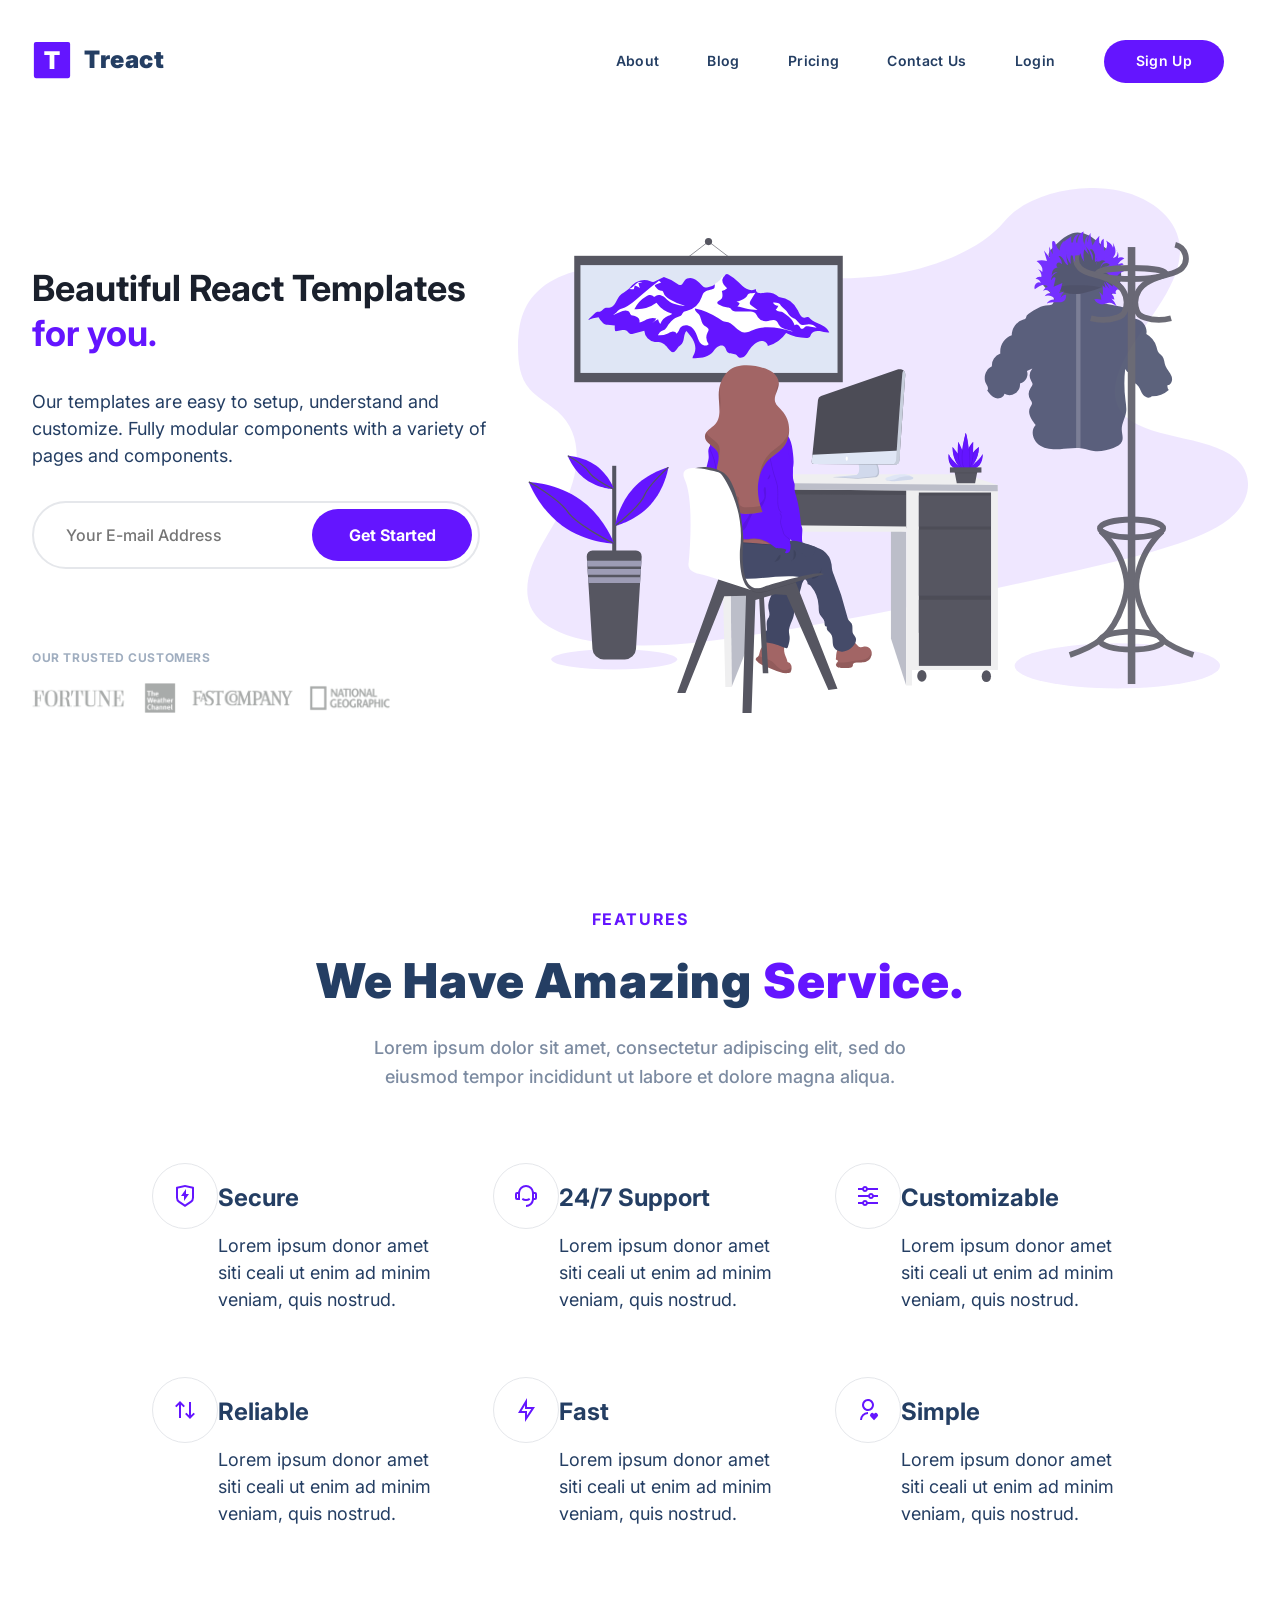
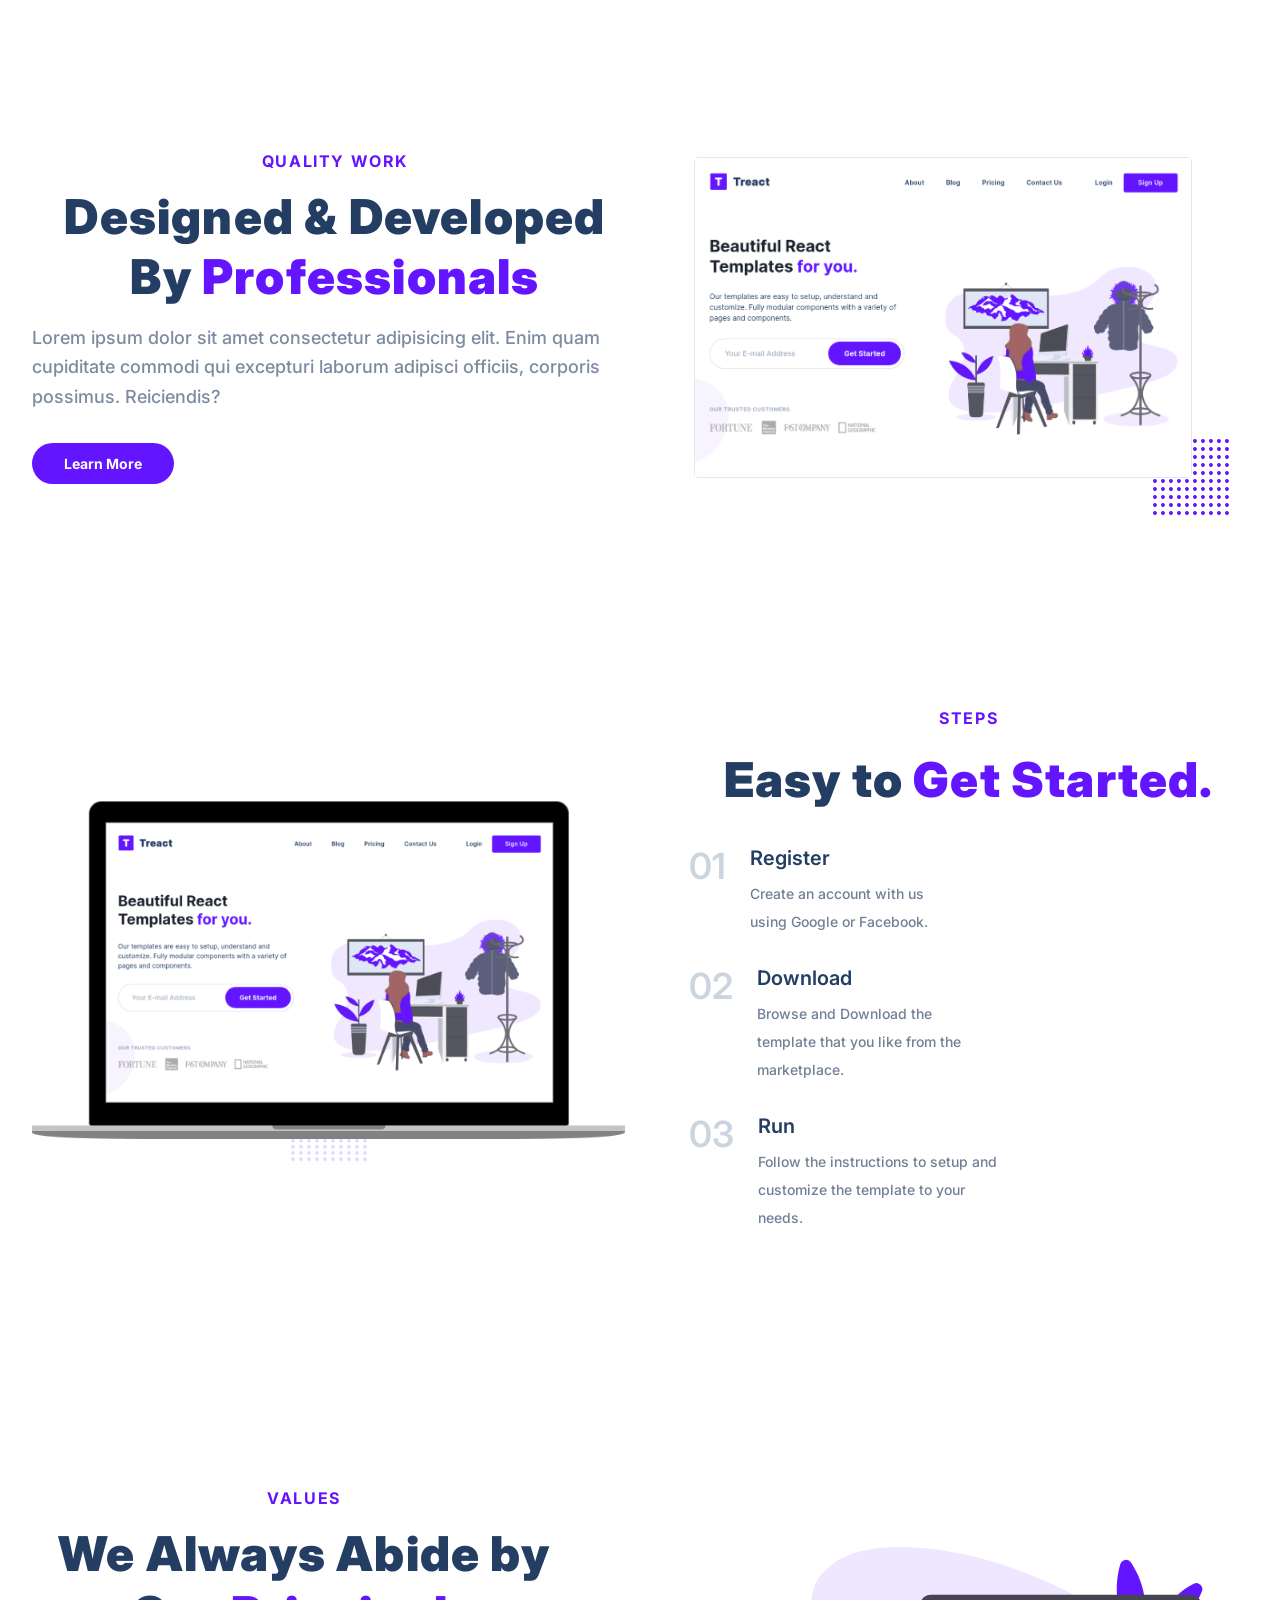
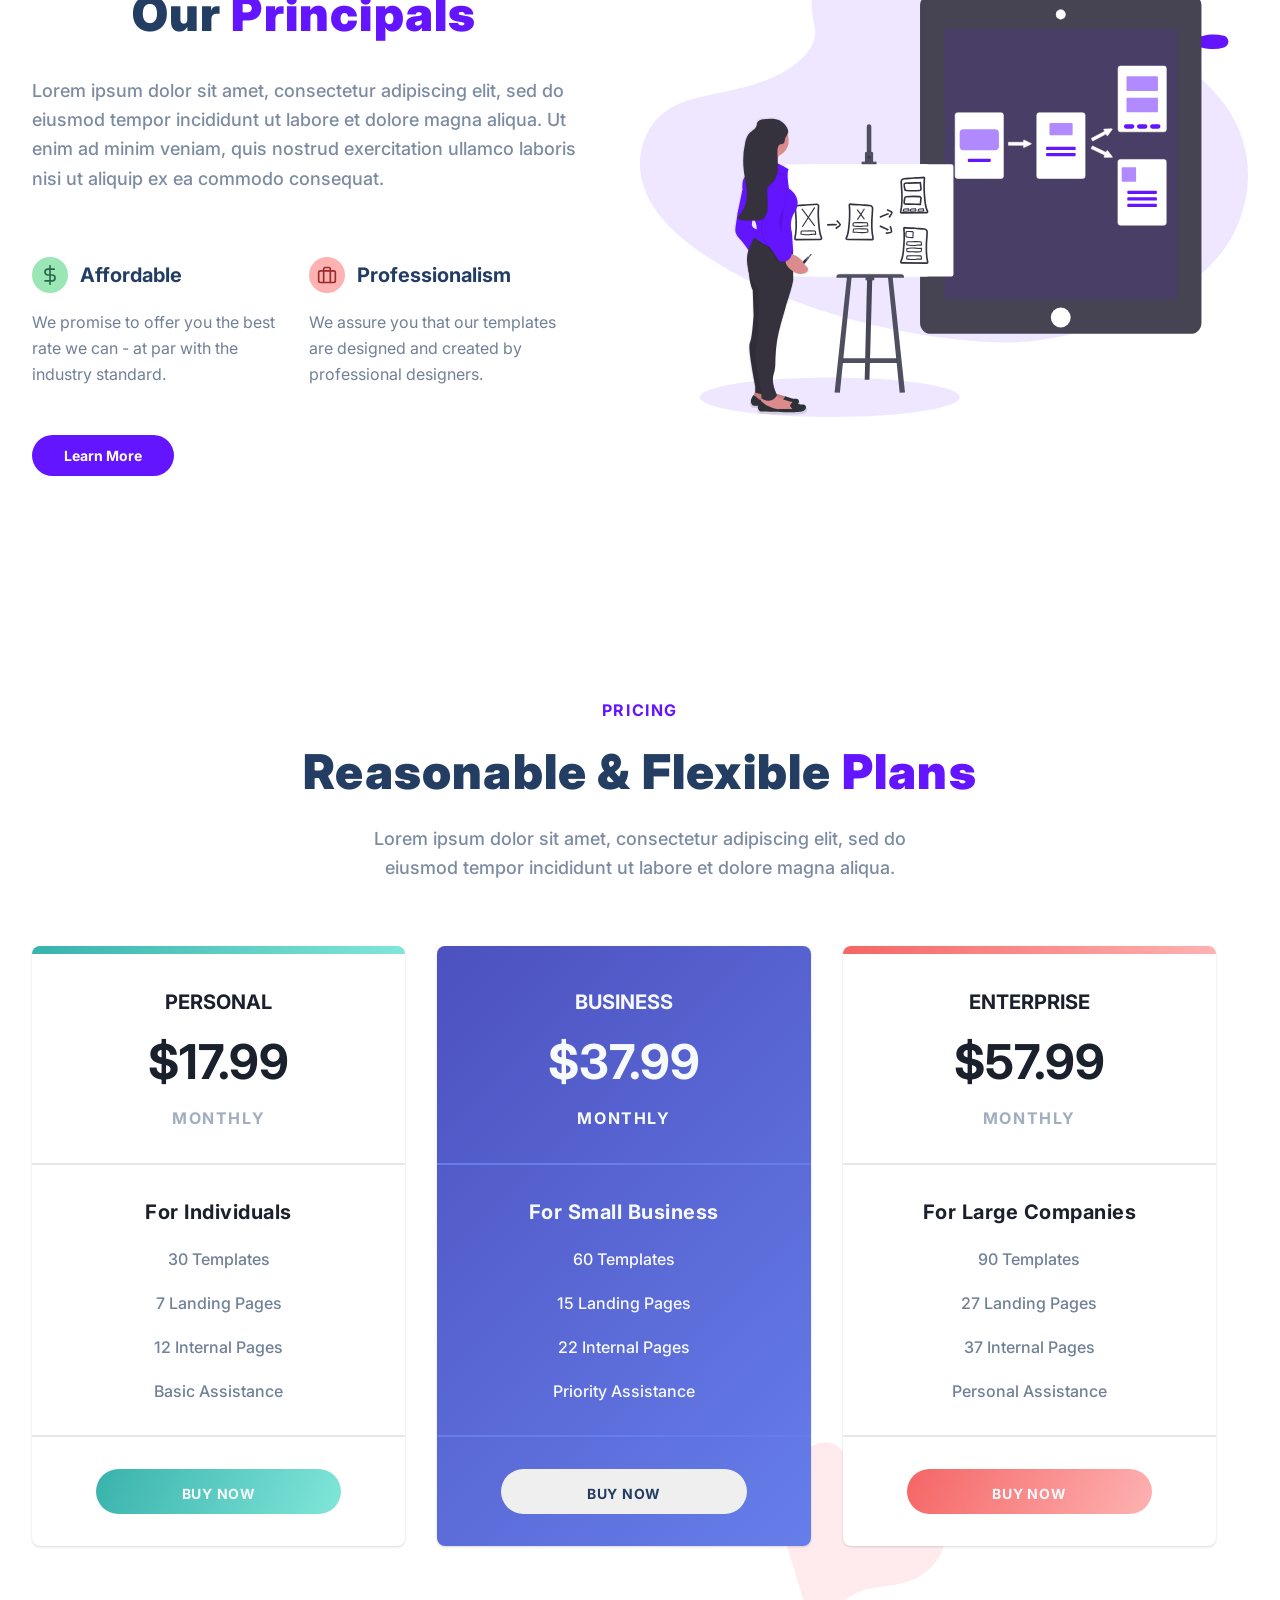
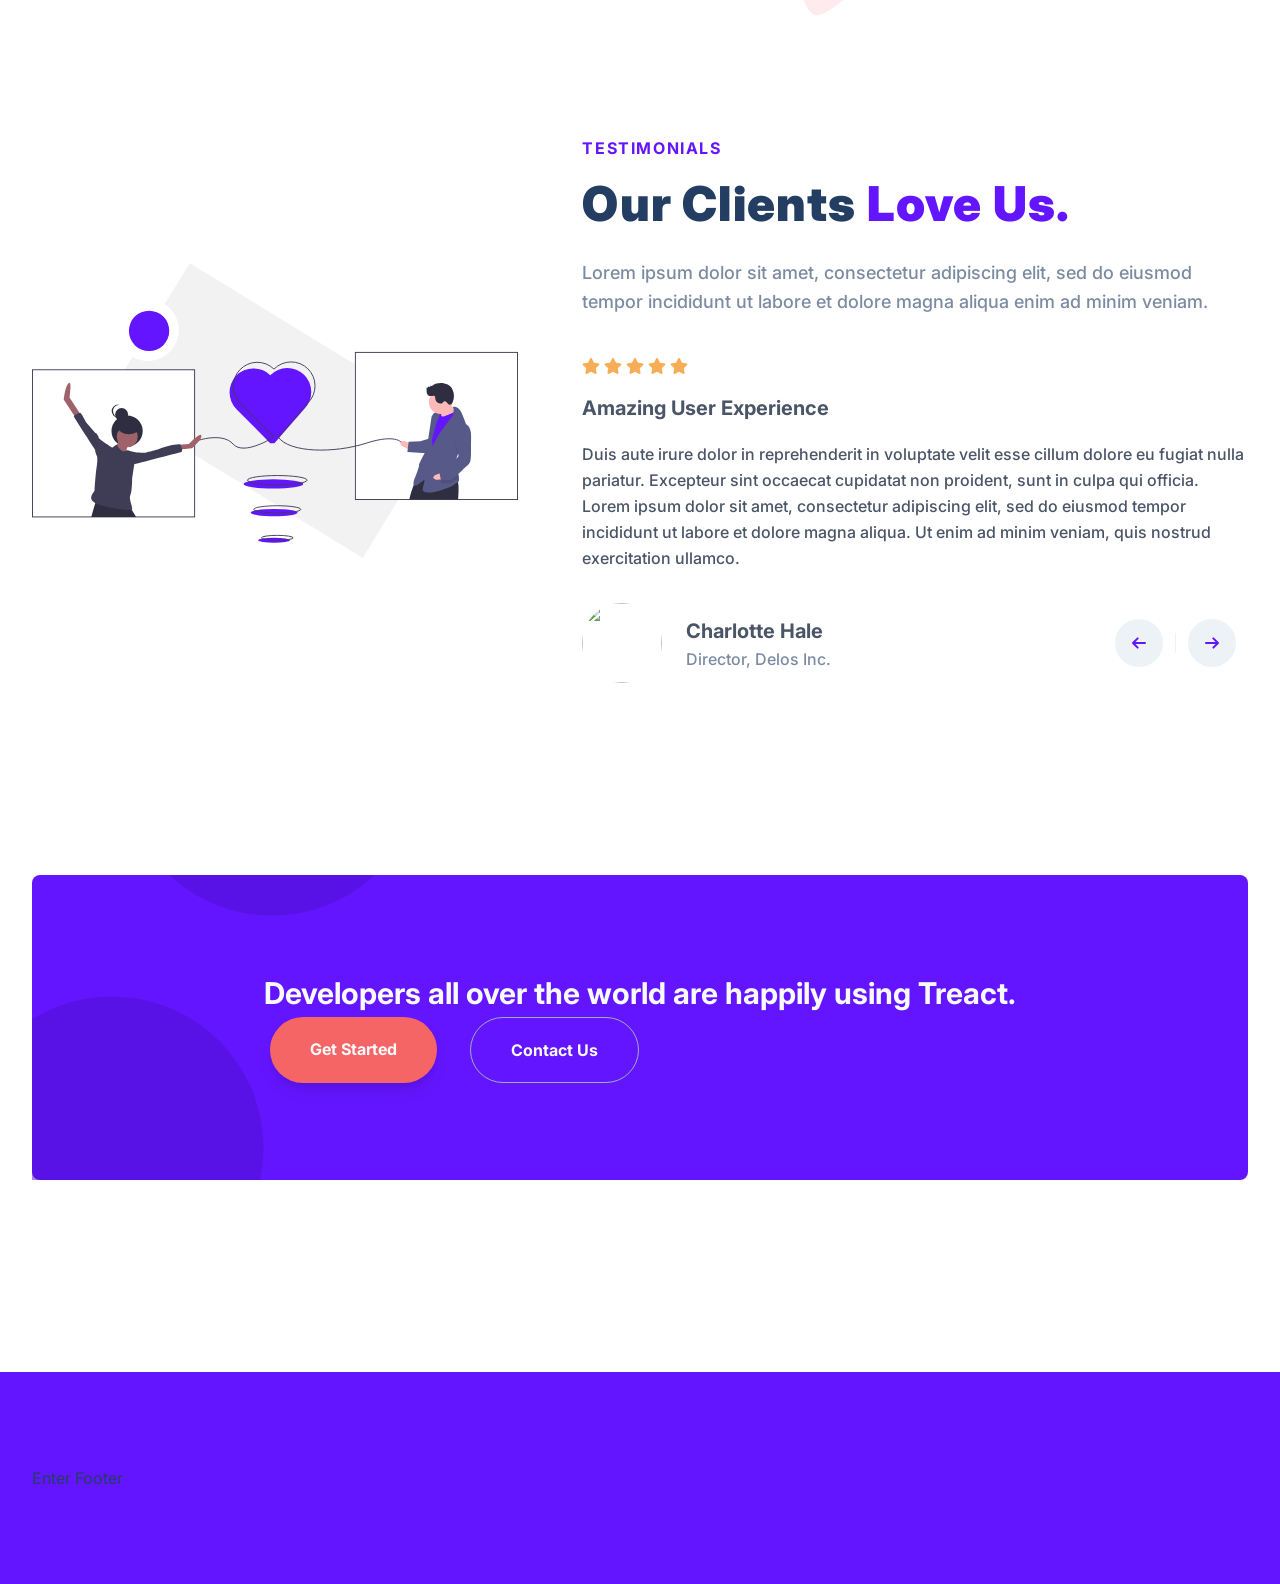
==== index 2.html @ f1ee79c9 "Issues with start section" ====
<!DOCTYPE html>
<html lang="en">

<head>
    <meta charset="UTF-8">
    <meta http-equiv="X-UA-Compatible" content="IE=edge">
    <meta name="viewport" content="width=device-width, initial-scale=1.0">
    <title>Document</title>
    <link rel="stylesheet" href="style.css">
    <link rel="stylesheet" href="https://pro.fontawesome.com/releases/v5.10.0/css/all.css"
        integrity="sha384-AYmEC3Yw5cVb3ZcuHtOA93w35dYTsvhLPVnYs9eStHfGJvOvKxVfELGroGkvsg+p" crossorigin="anonymous" />
    <script src="script.js"></script>
</head>

<body>
    <section id="landing">
        <nav>
            <div class="row nav__row">
                <div class="nav__logo">
                    <img class="nav__logo--img" src="./assets/logo.2c489fc453a1783cbadacf914efa3df6.svg" alt="Logo">
                    <div class="nav__logo--title">Treact</div>
                </div>
                <div class="nav__links">
                    <a class="nav__link">About</a>
                    <a class="nav__link">Blog</a>
                    <a class="nav__link">Pricing</a>
                    <a class="nav__link">Contact Us</a>
                    <a class="nav__link">Login</a>
                    <a class="nav__link nav__link--primary">Sign Up</a>
                <button class="btn__menu" onclick="openMenu()">
                    <svg xmlns="http://www.w3.org/2000/svg" width="24" height="24" viewBox="0 0 24 24" fill="none"
                        stroke="currentColor" stroke-width="2" stroke-linecap="round" stroke-linejoin="round"
                        class="btn__menu--svg">
                        <line x1="3" y1="12" x2="21" y2="12"></line>
                        <line x1="3" y1="6" x2="21" y2="6"></line>
                        <line x1="3" y1="18" x2="21" y2="18"></line>
                    </svg>
                </button>
            </div>
        </nav>
        <div class="modal">
            <button class="btn__menu btn__menu--close" onclick="closeMenu()">
                <svg xmlns="http://www.w3.org/2000/svg" width="24" height="24" viewBox="0 0 24 24" fill="none"
                    stroke="currentColor" stroke-width="2" stroke-linecap="round" stroke-linejoin="round"
                    class="light___StyledCloseIcon-lj69nl-14 fASujC">
                    <line x1="18" y1="6" x2="6" y2="18"></line>
                    <line x1="6" y1="6" x2="18" y2="18"></line>
                </svg>
            </button>
            <div class="modal__links">
                <a class="modal__link">About</a>
                <a class="modal__link">Blog</a>
                <a class="modal__link">Pricing</a>
                <a class="modal__link">Contact Us</a>
                <a class="modal__link">Login</a>
                <a class="modal__link modal__link--primary">Sign Up</a>
            </div>
        </div>
        <header>
            <div class="container">
                <div class="row">
                    <div class="header__description">
                        <h1>Beautiful React Templates <span class="purple"> for you.</span>
                        </h1>
                        <p class="header__description--para">Our templates are easy to setup, understand and customize. Fully modular components with a variety of pages and components.</p>
                        <div class="header__email">
                            <input type="text" class="header__email--input" placeholder="Your E-mail Address">
                            <button class="header__email--btn">Get Started</button>
                        </div>
                        <p class="header__customers--title">OUR TRUSTED CUSTOMERS</p>
                        <img src="./assets/customers-logo-strip.680ac7c2e8ae28161d2c.png" class="header__customers">
                    </div>
                     <figure class="header__img--wrapper">
                        <img src="./assets/design-illustration-2.6da6a00b20c07c4a9b65d1870679e1b8.svg">
                     </figure>
            </div>
        </header>
    </section>

<!-- MAIN -->

    <main>
        <section id="features">
            <div class="container">
                <div class="row__narrow">
                    <h4 class="section__tag">FEATURES</h4>
                    <h2 class="section__title">We Have Amazing<span class="purple"> Service.</span>
                    </h2>
                    <div class="section__para">Lorem ipsum dolor sit amet, consectetur adipiscing elit, sed do eiusmod tempor incididunt ut labore et dolore magna aliqua.</div>
                    <div class="features">
                        <div class="feature">
                            <div class="feature__row">
                              <figure class="feature__img--wrapper">
                                <img src="./assets/shield-icon.daefe14b320b14fbd9cbd18908ac93ec.svg" class="feature__img">
                              </figure>
                              <div class="feature__text">
                                <h2 class="feature__title">Secure</h2>
                                <p class="feature__para">Lorem ipsum donor amet siti ceali ut enim ad minim veniam, quis nostrud.</p>
                              </div>  
                            </div>
                        </div>
                        <div class="feature">
                            <div class="feature__row">
                              <figure class="feature__img--wrapper">
                                <img src="./assets/support-icon.f9253ffa8cb6ffde5bbaa05eb5136375.svg" class="feature__img">
                              </figure>
                              <div class="feature__text">
                                <h2 class="feature__title">24/7 Support</h2>
                                <p class="feature__para">Lorem ipsum donor amet siti ceali ut enim ad minim veniam, quis nostrud.</p>
                              </div>  
                            </div>
                        </div>
                        <div class="feature">
                            <div class="feature__row">
                              <figure class="feature__img--wrapper">
                                <img src="./assets/customize-icon.367468c90fd796009b97fbfba67b2c6a.svg" class="feature__img">
                              </figure>
                              <div class="feature__text">
                                <h2 class="feature__title">Customizable</h2>
                                <p class="feature__para">Lorem ipsum donor amet siti ceali ut enim ad minim veniam, quis nostrud.</p>
                              </div>  
                            </div>
                        </div>
                        <div class="feature">
                            <div class="feature__row">
                              <figure class="feature__img--wrapper">
                                <img src="./assets/reliable-icon.1367510a8f0a1bec76dc425d25f92f43.svg" class="feature__img">
                              </figure>
                              <div class="feature__text">
                                <h2 class="feature__title">Reliable</h2>
                                <p class="feature__para">Lorem ipsum donor amet siti ceali ut enim ad minim veniam, quis nostrud.</p>
                              </div>  
                            </div>
                        </div>
                        <div class="feature">
                            <div class="feature__row">
                              <figure class="feature__img--wrapper">
                                <img src="./assets/fast-icon.dbb971a73d4805d2fc3bcdacdb55beba.svg" class="feature__img">
                              </figure>
                              <div class="feature__text">
                                <h2 class="feature__title">Fast</h2>
                                <p class="feature__para">Lorem ipsum donor amet siti ceali ut enim ad minim veniam, quis nostrud.</p>
                              </div>  
                            </div>
                        </div>
                        <div class="feature">
                            <div class="feature__row">
                              <figure class="feature__img--wrapper">
                                <img src="./assets/simple-icon.673b7e1750b2a4ef32907fc164828d00.svg" class="feature__img">
                              </figure>
                              <div class="feature__text">
                                <h2 class="feature__title">Simple</h2>
                                <p class="feature__para">Lorem ipsum donor amet siti ceali ut enim ad minim veniam, quis nostrud.</p>
                              </div>  
                            </div>
                        </div>
                    </div>
                </div>
            </div>
        </section>
        <section id="quality">
            <div class="container">
                <div class="row">
                    <div class="quality__description">
                       <div class="section__tag">QUALITY WORK</div>
                       <h2 class="section__title">Designed & Developed By <span class="purple">Professionals</span></h2> 
                       <p class="section__para">Lorem ipsum dolor sit amet consectetur adipisicing elit. Enim quam cupiditate commodi qui excepturi laborum adipisci officiis, corporis possimus. Reiciendis?</p>
                       <button class="btn">Learn More</button>
                    </div>
                    <figure class="quality__img--wrapper">
                        <img src="/assets/hero-screenshot-1.40a097b525c2f8c9808e.png" class="quality__img">
                        <svg viewBox="0 0 1280 1280" class="quality__grid">
                            <path d="M 55 33.5 C 44.5 37 35 47.6 32.8 58.3 c -4.3 20.6 16.3 41.2 36.9 36.9 c 15.5 -3.2 27.5 -19 26 -33.9 c -1.1 -10.5 -9 -21.3 -19 -26.2 c -6.1 -2.9 -15.5 -3.6 -21.7 -1.6 Z M 183 33.5 c -15.1 5 -25.3 21.6 -22.2 36.2 c 2.5 11.9 13.6 23 25.4 25.5 c 19.4 4.1 39.5 -14.2 37.5 -33.9 c -1.1 -10.5 -9 -21.3 -19 -26.2 c -6.1 -2.9 -15.5 -3.6 -21.7 -1.6 Z M 311 33.5 c -10.5 3.5 -20 14.1 -22.2 24.8 c -4.3 20.6 16.3 41.2 36.9 36.9 c 15.5 -3.2 27.5 -19 26 -33.9 c -1.1 -10.5 -9 -21.3 -19 -26.2 c -6.1 -2.9 -15.5 -3.6 -21.7 -1.6 Z M 439 33.5 c -10.5 3.5 -20 14.1 -22.2 24.8 c -4.3 20.6 16.3 41.2 36.9 36.9 c 15.5 -3.2 27.5 -19 26 -33.9 c -1.1 -10.5 -9 -21.3 -19 -26.2 c -6.1 -2.9 -15.5 -3.6 -21.7 -1.6 Z M 567 33.5 c -10.5 3.5 -20 14.1 -22.2 24.8 c -4.3 20.6 16.3 41.2 36.9 36.9 c 15.5 -3.2 27.5 -19 26 -33.9 c -1.1 -10.5 -9 -21.3 -19 -26.2 c -6.1 -2.9 -15.5 -3.6 -21.7 -1.6 Z M 695 33.5 c -10.5 3.5 -20 14.1 -22.2 24.8 c -4.3 20.6 16.3 41.2 36.9 36.9 c 15.5 -3.2 27.5 -19 26 -33.9 c -1.1 -10.5 -9 -21.3 -19 -26.2 c -6.1 -2.9 -15.5 -3.6 -21.7 -1.6 Z M 823 33.5 c -10.5 3.5 -20 14.1 -22.2 24.8 c -4.3 20.6 16.3 41.2 36.9 36.9 c 15.5 -3.2 27.5 -19 26 -33.9 c -1.1 -10.5 -9 -21.3 -19 -26.2 c -6.1 -2.9 -15.5 -3.6 -21.7 -1.6 Z M 951 33.5 c -10.5 3.5 -20 14.1 -22.2 24.8 c -4.3 20.6 16.3 41.2 36.9 36.9 c 15.5 -3.2 27.5 -19 26 -33.9 c -1.1 -10.5 -9 -21.3 -19 -26.2 c -6.1 -2.9 -15.5 -3.6 -21.7 -1.6 Z M 1079 33.5 c -10.5 3.5 -20 14.1 -22.2 24.8 c -2.5 11.7 3.2 24.4 14.2 31.9 c 10.7 7.4 22.9 7.5 33.7 0.3 c 17.7 -11.8 20.1 -33.8 5.3 -48.5 c -8.5 -8.6 -20.7 -11.9 -31 -8.5 Z M 1207 33.5 c -10.5 3.5 -20 14.1 -22.2 24.8 c -2.5 11.7 3.2 24.4 14.2 31.9 c 10.7 7.4 22.9 7.5 33.7 0.3 c 17.7 -11.8 20.1 -33.8 5.3 -48.5 c -8.5 -8.6 -20.7 -11.9 -31 -8.5 Z M 55 161.5 c -10.5 3.5 -20 14.1 -22.2 24.8 c -4.3 20.6 16.3 41.2 36.9 36.9 c 15.5 -3.2 27.5 -19 26 -33.9 c -1.1 -10.5 -9 -21.3 -19 -26.2 c -6.1 -2.9 -15.5 -3.6 -21.7 -1.6 Z M 183 161.5 c -15.1 5 -25.3 21.6 -22.2 36.2 c 2.5 11.9 13.6 23 25.4 25.5 c 19.4 4.1 39.5 -14.2 37.5 -33.9 c -1.1 -10.5 -9 -21.3 -19 -26.2 c -6.1 -2.9 -15.5 -3.6 -21.7 -1.6 Z M 311 161.5 c -10.5 3.5 -20 14.1 -22.2 24.8 c -4.3 20.6 16.3 41.2 36.9 36.9 c 15.5 -3.2 27.5 -19 26 -33.9 c -1.1 -10.5 -9 -21.3 -19 -26.2 c -6.1 -2.9 -15.5 -3.6 -21.7 -1.6 Z M 439 161.5 c -10.5 3.5 -20 14.1 -22.2 24.8 c -4.3 20.6 16.3 41.2 36.9 36.9 c 15.5 -3.2 27.5 -19 26 -33.9 c -1.1 -10.5 -9 -21.3 -19 -26.2 c -6.1 -2.9 -15.5 -3.6 -21.7 -1.6 Z M 567 161.5 c -10.5 3.5 -20 14.1 -22.2 24.8 c -4.3 20.6 16.3 41.2 36.9 36.9 c 15.5 -3.2 27.5 -19 26 -33.9 c -1.1 -10.5 -9 -21.3 -19 -26.2 c -6.1 -2.9 -15.5 -3.6 -21.7 -1.6 Z M 695 161.5 c -10.5 3.5 -20 14.1 -22.2 24.8 c -4.3 20.6 16.3 41.2 36.9 36.9 c 15.5 -3.2 27.5 -19 26 -33.9 c -1.1 -10.5 -9 -21.3 -19 -26.2 c -6.1 -2.9 -15.5 -3.6 -21.7 -1.6 Z M 823 161.5 c -10.5 3.5 -20 14.1 -22.2 24.8 c -4.3 20.6 16.3 41.2 36.9 36.9 c 15.5 -3.2 27.5 -19 26 -33.9 c -1.1 -10.5 -9 -21.3 -19 -26.2 c -6.1 -2.9 -15.5 -3.6 -21.7 -1.6 Z M 951 161.5 c -10.5 3.5 -20 14.1 -22.2 24.8 c -4.3 20.6 16.3 41.2 36.9 36.9 c 15.5 -3.2 27.5 -19 26 -33.9 c -1.1 -10.5 -9 -21.3 -19 -26.2 c -6.1 -2.9 -15.5 -3.6 -21.7 -1.6 Z M 1079 161.5 c -10.5 3.5 -20 14.1 -22.2 24.8 c -2.5 11.7 3.2 24.4 14.2 31.9 c 10.7 7.4 22.9 7.5 33.7 0.3 c 17.7 -11.8 20.1 -33.8 5.3 -48.5 c -8.5 -8.6 -20.7 -11.9 -31 -8.5 Z M 1207 161.5 c -10.5 3.5 -20 14.1 -22.2 24.8 c -2.5 11.7 3.2 24.4 14.2 31.9 c 10.7 7.4 22.9 7.5 33.7 0.3 c 17.7 -11.8 20.1 -33.8 5.3 -48.5 c -8.5 -8.6 -20.7 -11.9 -31 -8.5 Z M 55 289.5 c -10.5 3.5 -20 14.1 -22.2 24.8 c -4.3 20.6 16.3 41.2 36.9 36.9 c 15.5 -3.2 27.5 -19 26 -33.9 c -1.1 -10.5 -9 -21.3 -19 -26.2 c -6.1 -2.9 -15.5 -3.6 -21.7 -1.6 Z M 183 289.5 c -10.5 3.5 -20 14.1 -22.2 24.8 c -4.3 20.6 16.3 41.2 36.9 36.9 c 15.5 -3.2 27.5 -19 26 -33.9 c -1.1 -10.5 -9 -21.3 -19 -26.2 c -6.1 -2.9 -15.5 -3.6 -21.7 -1.6 Z M 311 289.5 c -10.5 3.5 -20 14.1 -22.2 24.8 c -4.3 20.6 16.3 41.2 36.9 36.9 c 15.5 -3.2 27.5 -19 26 -33.9 c -1.1 -10.5 -9 -21.3 -19 -26.2 c -6.1 -2.9 -15.5 -3.6 -21.7 -1.6 Z M 439 289.5 c -10.5 3.5 -20 14.1 -22.2 24.8 c -4.3 20.6 16.3 41.2 36.9 36.9 c 15.5 -3.2 27.5 -19 26 -33.9 c -1.1 -10.5 -9 -21.3 -19 -26.2 c -6.1 -2.9 -15.5 -3.6 -21.7 -1.6 Z M 567 289.5 c -10.5 3.5 -20 14.1 -22.2 24.8 c -4.3 20.6 16.3 41.2 36.9 36.9 c 15.5 -3.2 27.5 -19 26 -33.9 c -1.1 -10.5 -9 -21.3 -19 -26.2 c -6.1 -2.9 -15.5 -3.6 -21.7 -1.6 Z M 695 289.5 c -10.5 3.5 -20 14.1 -22.2 24.8 c -4.3 20.6 16.3 41.2 36.9 36.9 c 15.5 -3.2 27.5 -19 26 -33.9 c -1.1 -10.5 -9 -21.3 -19 -26.2 c -6.1 -2.9 -15.5 -3.6 -21.7 -1.6 Z M 823 289.5 c -10.5 3.5 -20 14.1 -22.2 24.8 c -4.3 20.6 16.3 41.2 36.9 36.9 c 15.5 -3.2 27.5 -19 26 -33.9 c -1.1 -10.5 -9 -21.3 -19 -26.2 c -6.1 -2.9 -15.5 -3.6 -21.7 -1.6 Z M 951 289.5 c -10.5 3.5 -20 14.1 -22.2 24.8 c -4.3 20.6 16.3 41.2 36.9 36.9 c 15.5 -3.2 27.5 -19 26 -33.9 c -1.1 -10.5 -9 -21.3 -19 -26.2 c -6.1 -2.9 -15.5 -3.6 -21.7 -1.6 Z M 1079 289.5 c -10.5 3.5 -20 14.1 -22.2 24.8 c -4.3 20.6 16.3 41.2 36.9 36.9 c 15.5 -3.2 27.5 -19 26 -33.9 c -1.1 -10.5 -9 -21.3 -19 -26.2 c -6.1 -2.9 -15.5 -3.6 -21.7 -1.6 Z M 1207 289.5 c -10.5 3.5 -20 14.1 -22.2 24.8 c -4.3 20.6 16.3 41.2 36.9 36.9 c 15.5 -3.2 27.5 -19 26 -33.9 c -1.1 -10.5 -9 -21.3 -19 -26.2 c -6.1 -2.9 -15.5 -3.6 -21.7 -1.6 Z M 55 417.5 c -10.5 3.5 -20 14.1 -22.2 24.8 c -4.3 20.6 16.3 41.2 36.9 36.9 c 15.5 -3.2 27.5 -19 26 -33.9 c -1.1 -10.5 -9 -21.3 -19 -26.2 c -6.1 -2.9 -15.5 -3.6 -21.7 -1.6 Z M 183 417.5 c -10.5 3.5 -20 14.1 -22.2 24.8 c -4.3 20.6 16.3 41.2 36.9 36.9 c 15.5 -3.2 27.5 -19 26 -33.9 c -1.1 -10.5 -9 -21.3 -19 -26.2 c -6.1 -2.9 -15.5 -3.6 -21.7 -1.6 Z M 311 417.5 c -10.5 3.5 -20 14.1 -22.2 24.8 c -4.3 20.6 16.3 41.2 36.9 36.9 c 15.5 -3.2 27.5 -19 26 -33.9 c -1.1 -10.5 -9 -21.3 -19 -26.2 c -6.1 -2.9 -15.5 -3.6 -21.7 -1.6 Z M 439 417.5 c -10.5 3.5 -20 14.1 -22.2 24.8 c -4.3 20.6 16.3 41.2 36.9 36.9 c 15.5 -3.2 27.5 -19 26 -33.9 c -1.1 -10.5 -9 -21.3 -19 -26.2 c -6.1 -2.9 -15.5 -3.6 -21.7 -1.6 Z M 567 417.5 c -10.5 3.5 -20 14.1 -22.2 24.8 c -4.3 20.6 16.3 41.2 36.9 36.9 c 15.5 -3.2 27.5 -19 26 -33.9 c -1.1 -10.5 -9 -21.3 -19 -26.2 c -6.1 -2.9 -15.5 -3.6 -21.7 -1.6 Z M 695 417.5 c -10.5 3.5 -20 14.1 -22.2 24.8 c -4.3 20.6 16.3 41.2 36.9 36.9 c 15.5 -3.2 27.5 -19 26 -33.9 c -1.1 -10.5 -9 -21.3 -19 -26.2 c -6.1 -2.9 -15.5 -3.6 -21.7 -1.6 Z M 823 417.5 c -10.5 3.5 -20 14.1 -22.2 24.8 c -4.3 20.6 16.3 41.2 36.9 36.9 c 15.5 -3.2 27.5 -19 26 -33.9 c -1.1 -10.5 -9 -21.3 -19 -26.2 c -6.1 -2.9 -15.5 -3.6 -21.7 -1.6 Z M 951 417.5 c -10.5 3.5 -20 14.1 -22.2 24.8 c -4.3 20.6 16.3 41.2 36.9 36.9 c 15.5 -3.2 27.5 -19 26 -33.9 c -1.1 -10.5 -9 -21.3 -19 -26.2 c -6.1 -2.9 -15.5 -3.6 -21.7 -1.6 Z M 1079 417.5 c -10.5 3.5 -20 14.1 -22.2 24.8 c -4.3 20.6 16.3 41.2 36.9 36.9 c 15.5 -3.2 27.5 -19 26 -33.9 c -1.1 -10.5 -9 -21.3 -19 -26.2 c -6.1 -2.9 -15.5 -3.6 -21.7 -1.6 Z M 1207 417.5 c -10.5 3.5 -20 14.1 -22.2 24.8 c -4.3 20.6 16.3 41.2 36.9 36.9 c 15.5 -3.2 27.5 -19 26 -33.9 c -1.1 -10.5 -9 -21.3 -19 -26.2 c -6.1 -2.9 -15.5 -3.6 -21.7 -1.6 Z M 55 545.5 c -10.5 3.5 -20 14.1 -22.2 24.8 c -4.3 20.6 16.3 41.2 36.9 36.9 c 15.5 -3.2 27.5 -19 26 -33.9 c -1.1 -10.5 -9 -21.3 -19 -26.2 c -6.1 -2.9 -15.5 -3.6 -21.7 -1.6 Z M 183 545.5 c -10.5 3.5 -20 14.1 -22.2 24.8 c -4.3 20.6 16.3 41.2 36.9 36.9 c 15.5 -3.2 27.5 -19 26 -33.9 c -1.1 -10.5 -9 -21.3 -19 -26.2 c -6.1 -2.9 -15.5 -3.6 -21.7 -1.6 Z M 311 545.5 c -10.5 3.5 -20 14.1 -22.2 24.8 c -4.3 20.6 16.3 41.2 36.9 36.9 c 15.5 -3.2 27.5 -19 26 -33.9 c -1.1 -10.5 -9 -21.3 -19 -26.2 c -6.1 -2.9 -15.5 -3.6 -21.7 -1.6 Z M 439 545.5 c -10.5 3.5 -20 14.1 -22.2 24.8 c -4.3 20.6 16.3 41.2 36.9 36.9 c 15.5 -3.2 27.5 -19 26 -33.9 c -1.1 -10.5 -9 -21.3 -19 -26.2 c -6.1 -2.9 -15.5 -3.6 -21.7 -1.6 Z M 567 545.5 c -10.5 3.5 -20 14.1 -22.2 24.8 c -4.3 20.6 16.3 41.2 36.9 36.9 c 15.5 -3.2 27.5 -19 26 -33.9 c -1.1 -10.5 -9 -21.3 -19 -26.2 c -6.1 -2.9 -15.5 -3.6 -21.7 -1.6 Z M 695 545.5 c -10.5 3.5 -20 14.1 -22.2 24.8 c -4.3 20.6 16.3 41.2 36.9 36.9 c 15.5 -3.2 27.5 -19 26 -33.9 c -1.1 -10.5 -9 -21.3 -19 -26.2 c -6.1 -2.9 -15.5 -3.6 -21.7 -1.6 Z M 823 545.5 c -10.5 3.5 -20 14.1 -22.2 24.8 c -4.3 20.6 16.3 41.2 36.9 36.9 c 15.5 -3.2 27.5 -19 26 -33.9 c -1.1 -10.5 -9 -21.3 -19 -26.2 c -6.1 -2.9 -15.5 -3.6 -21.7 -1.6 Z M 951 545.5 c -10.5 3.5 -20 14.1 -22.2 24.8 c -4.3 20.6 16.3 41.2 36.9 36.9 c 15.5 -3.2 27.5 -19 26 -33.9 c -1.1 -10.5 -9 -21.3 -19 -26.2 c -6.1 -2.9 -15.5 -3.6 -21.7 -1.6 Z M 1079 545.5 c -10.5 3.5 -20 14.1 -22.2 24.8 c -4.3 20.6 16.3 41.2 36.9 36.9 c 15.5 -3.2 27.5 -19 26 -33.9 c -1.1 -10.5 -9 -21.3 -19 -26.2 c -6.1 -2.9 -15.5 -3.6 -21.7 -1.6 Z M 1207 545.5 c -10.5 3.5 -20 14.1 -22.2 24.8 c -4.3 20.6 16.3 41.2 36.9 36.9 c 15.5 -3.2 27.5 -19 26 -33.9 c -1.1 -10.5 -9 -21.3 -19 -26.2 c -6.1 -2.9 -15.5 -3.6 -21.7 -1.6 Z M 55 673.5 c -10.5 3.5 -20 14.1 -22.2 24.8 c -4.3 20.6 16.3 41.2 36.9 36.9 c 15.5 -3.2 27.5 -19 26 -33.9 c -1.1 -10.5 -9 -21.3 -19 -26.2 c -6.1 -2.9 -15.5 -3.6 -21.7 -1.6 Z M 183 673.5 c -10.5 3.5 -20 14.1 -22.2 24.8 c -4.3 20.6 16.3 41.2 36.9 36.9 c 15.5 -3.2 27.5 -19 26 -33.9 c -1.1 -10.5 -9 -21.3 -19 -26.2 c -6.1 -2.9 -15.5 -3.6 -21.7 -1.6 Z M 311 673.5 c -10.5 3.5 -20 14.1 -22.2 24.8 c -4.3 20.6 16.3 41.2 36.9 36.9 c 15.5 -3.2 27.5 -19 26 -33.9 c -1.1 -10.5 -9 -21.3 -19 -26.2 c -6.1 -2.9 -15.5 -3.6 -21.7 -1.6 Z M 439 673.5 c -10.5 3.5 -20 14.1 -22.2 24.8 c -4.3 20.6 16.3 41.2 36.9 36.9 c 15.5 -3.2 27.5 -19 26 -33.9 c -1.1 -10.5 -9 -21.3 -19 -26.2 c -6.1 -2.9 -15.5 -3.6 -21.7 -1.6 Z M 567 673.5 c -10.5 3.5 -20 14.1 -22.2 24.8 c -4.3 20.6 16.3 41.2 36.9 36.9 c 15.5 -3.2 27.5 -19 26 -33.9 c -1.1 -10.5 -9 -21.3 -19 -26.2 c -6.1 -2.9 -15.5 -3.6 -21.7 -1.6 Z M 695 673.5 c -10.5 3.5 -20 14.1 -22.2 24.8 c -4.3 20.6 16.3 41.2 36.9 36.9 c 15.5 -3.2 27.5 -19 26 -33.9 c -1.1 -10.5 -9 -21.3 -19 -26.2 c -6.1 -2.9 -15.5 -3.6 -21.7 -1.6 Z M 823 673.5 c -10.5 3.5 -20 14.1 -22.2 24.8 c -4.3 20.6 16.3 41.2 36.9 36.9 c 15.5 -3.2 27.5 -19 26 -33.9 c -1.1 -10.5 -9 -21.3 -19 -26.2 c -6.1 -2.9 -15.5 -3.6 -21.7 -1.6 Z M 951 673.5 c -10.5 3.5 -20 14.1 -22.2 24.8 c -4.3 20.6 16.3 41.2 36.9 36.9 c 15.5 -3.2 27.5 -19 26 -33.9 c -1.1 -10.5 -9 -21.3 -19 -26.2 c -6.1 -2.9 -15.5 -3.6 -21.7 -1.6 Z M 1079 673.5 c -10.5 3.5 -20 14.1 -22.2 24.8 c -4.3 20.6 16.3 41.2 36.9 36.9 c 15.5 -3.2 27.5 -19 26 -33.9 c -1.1 -10.5 -9 -21.3 -19 -26.2 c -6.1 -2.9 -15.5 -3.6 -21.7 -1.6 Z M 1207 673.5 c -10.5 3.5 -20 14.1 -22.2 24.8 c -4.3 20.6 16.3 41.2 36.9 36.9 c 15.5 -3.2 27.5 -19 26 -33.9 c -1.1 -10.5 -9 -21.3 -19 -26.2 c -6.1 -2.9 -15.5 -3.6 -21.7 -1.6 Z M 55 801.5 c -10.5 3.5 -20 14.1 -22.2 24.8 c -4.3 20.6 16.3 41.2 36.9 36.9 c 15.5 -3.2 27.5 -19 26 -33.9 c -1.1 -10.5 -9 -21.3 -19 -26.2 c -6.1 -2.9 -15.5 -3.6 -21.7 -1.6 Z M 183 801.5 c -10.5 3.5 -20 14.1 -22.2 24.8 c -4.3 20.6 16.3 41.2 36.9 36.9 c 15.5 -3.2 27.5 -19 26 -33.9 c -1.1 -10.5 -9 -21.3 -19 -26.2 c -6.1 -2.9 -15.5 -3.6 -21.7 -1.6 Z M 311 801.5 c -10.5 3.5 -20 14.1 -22.2 24.8 c -2.5 11.7 3.2 24.4 14.2 31.9 c 10.7 7.4 22.9 7.5 33.7 0.3 c 17.7 -11.8 20.1 -33.8 5.3 -48.5 c -8.5 -8.6 -20.7 -11.9 -31 -8.5 Z M 439 801.5 c -10.5 3.5 -20 14.1 -22.2 24.8 c -2.5 11.7 3.2 24.4 14.2 31.9 c 10.7 7.4 22.9 7.5 33.7 0.3 c 17.7 -11.8 20.1 -33.8 5.3 -48.5 c -8.5 -8.6 -20.7 -11.9 -31 -8.5 Z M 567 801.5 c -15.1 5 -25.3 21.6 -22.2 36.2 c 2.5 11.9 13.6 23 25.5 25.5 c 19.3 4.1 39.4 -14.2 37.4 -33.9 c -1.1 -10.5 -9 -21.3 -19 -26.2 c -6.1 -2.9 -15.5 -3.6 -21.7 -1.6 Z M 695 801.5 c -15.1 5 -25.3 21.6 -22.2 36.2 c 2.5 11.9 13.6 23 25.5 25.5 c 19.3 4.1 39.4 -14.2 37.4 -33.9 c -1.1 -10.5 -9 -21.3 -19 -26.2 c -6.1 -2.9 -15.5 -3.6 -21.7 -1.6 Z M 823 801.5 c -15.1 5 -25.3 21.6 -22.2 36.2 c 2.5 11.9 13.6 23 25.5 25.5 c 19.3 4.1 39.4 -14.2 37.4 -33.9 c -1.1 -10.5 -9 -21.3 -19 -26.2 c -6.1 -2.9 -15.5 -3.6 -21.7 -1.6 Z M 951 801.5 c -15.1 5 -25.3 21.6 -22.2 36.2 c 2.5 11.9 13.6 23 25.5 25.5 c 19.3 4.1 39.4 -14.2 37.4 -33.9 c -1.1 -10.5 -9 -21.3 -19 -26.2 c -6.1 -2.9 -15.5 -3.6 -21.7 -1.6 Z M 1079 801.5 c -10.5 3.5 -20 14.1 -22.2 24.8 c -4.3 20.6 16.3 41.2 36.9 36.9 c 15.5 -3.2 27.5 -19 26 -33.9 c -1.1 -10.5 -9 -21.3 -19 -26.2 c -6.1 -2.9 -15.5 -3.6 -21.7 -1.6 Z M 1207 801.5 c -10.5 3.5 -20 14.1 -22.2 24.8 c -4.3 20.6 16.3 41.2 36.9 36.9 c 15.5 -3.2 27.5 -19 26 -33.9 c -1.1 -10.5 -9 -21.3 -19 -26.2 c -6.1 -2.9 -15.5 -3.6 -21.7 -1.6 Z M 55 929.5 c -10.5 3.5 -20 14.1 -22.2 24.8 c -4.3 20.6 16.3 41.2 36.9 36.9 c 15.5 -3.2 27.5 -19 26 -33.9 c -1.1 -10.5 -9 -21.3 -19 -26.2 c -6.1 -2.9 -15.5 -3.6 -21.7 -1.6 Z M 183 929.5 c -10.5 3.5 -20 14.1 -22.2 24.8 c -4.3 20.6 16.3 41.2 36.9 36.9 c 15.5 -3.2 27.5 -19 26 -33.9 c -1.1 -10.5 -9 -21.3 -19 -26.2 c -6.1 -2.9 -15.5 -3.6 -21.7 -1.6 Z M 311 929.5 c -10.5 3.5 -20 14.1 -22.2 24.8 c -2.5 11.7 3.2 24.4 14.2 31.9 c 10.7 7.4 22.9 7.5 33.7 0.3 c 17.7 -11.8 20.1 -33.8 5.3 -48.5 c -8.5 -8.6 -20.7 -11.9 -31 -8.5 Z M 439 929.5 c -10.5 3.5 -20 14.1 -22.2 24.8 c -2.5 11.7 3.2 24.4 14.2 31.9 c 10.7 7.4 22.9 7.5 33.7 0.3 c 17.7 -11.8 20.1 -33.8 5.3 -48.5 c -8.5 -8.6 -20.7 -11.9 -31 -8.5 Z M 567 929.5 c -15.1 5 -25.3 21.6 -22.2 36.2 c 2.5 11.9 13.6 23 25.5 25.5 c 19.3 4.1 39.4 -14.2 37.4 -33.9 c -1.1 -10.5 -9 -21.3 -19 -26.2 c -6.1 -2.9 -15.5 -3.6 -21.7 -1.6 Z M 695 929.5 c -15.1 5 -25.3 21.6 -22.2 36.2 c 2.5 11.9 13.6 23 25.5 25.5 c 19.3 4.1 39.4 -14.2 37.4 -33.9 c -1.1 -10.5 -9 -21.3 -19 -26.2 c -6.1 -2.9 -15.5 -3.6 -21.7 -1.6 Z M 823 929.5 c -15.1 5 -25.3 21.6 -22.2 36.2 c 2.5 11.9 13.6 23 25.5 25.5 c 19.3 4.1 39.4 -14.2 37.4 -33.9 c -1.1 -10.5 -9 -21.3 -19 -26.2 c -6.1 -2.9 -15.5 -3.6 -21.7 -1.6 Z M 951 929.5 c -15.1 5 -25.3 21.6 -22.2 36.2 c 2.5 11.9 13.6 23 25.5 25.5 c 19.3 4.1 39.4 -14.2 37.4 -33.9 c -1.1 -10.5 -9 -21.3 -19 -26.2 c -6.1 -2.9 -15.5 -3.6 -21.7 -1.6 Z M 1079 929.5 c -10.5 3.5 -20 14.1 -22.2 24.8 c -4.3 20.6 16.3 41.2 36.9 36.9 c 15.5 -3.2 27.5 -19 26 -33.9 c -1.1 -10.5 -9 -21.3 -19 -26.2 c -6.1 -2.9 -15.5 -3.6 -21.7 -1.6 Z M 1207 929.5 c -10.5 3.5 -20 14.1 -22.2 24.8 c -4.3 20.6 16.3 41.2 36.9 36.9 c 15.5 -3.2 27.5 -19 26 -33.9 c -1.1 -10.5 -9 -21.3 -19 -26.2 c -6.1 -2.9 -15.5 -3.6 -21.7 -1.6 Z M 55 1057.5 c -10.5 3.5 -20 14.1 -22.2 24.8 c -4.3 20.6 16.3 41.2 36.9 36.9 c 15.5 -3.2 27.5 -19 26 -33.9 c -1.1 -10.5 -9 -21.3 -19 -26.2 c -6.1 -2.9 -15.5 -3.6 -21.7 -1.6 Z M 183 1057.5 c -10.5 3.5 -20 14.1 -22.2 24.8 c -4.3 20.6 16.3 41.2 36.9 36.9 c 15.5 -3.2 27.5 -19 26 -33.9 c -1.1 -10.5 -9 -21.3 -19 -26.2 c -6.1 -2.9 -15.5 -3.6 -21.7 -1.6 Z M 311 1057.5 c -10.5 3.5 -20 14.1 -22.2 24.8 c -2.5 11.7 3.2 24.4 14.2 31.9 c 10.7 7.4 22.9 7.5 33.7 0.3 c 17.7 -11.8 20.1 -33.8 5.3 -48.5 c -8.5 -8.6 -20.7 -11.9 -31 -8.5 Z M 439 1057.5 c -10.5 3.5 -20 14.1 -22.2 24.8 c -2.5 11.7 3.2 24.4 14.2 31.9 c 10.7 7.4 22.9 7.5 33.7 0.3 c 17.7 -11.8 20.1 -33.8 5.3 -48.5 c -8.5 -8.6 -20.7 -11.9 -31 -8.5 Z M 567 1057.5 c -10.5 3.5 -20 14.1 -22.2 24.8 c -4.3 20.6 16.3 41.2 36.9 36.9 c 15.5 -3.2 27.5 -19 26 -33.9 c -1.1 -10.5 -9 -21.3 -19 -26.2 c -6.1 -2.9 -15.5 -3.6 -21.7 -1.6 Z M 695 1057.5 c -10.5 3.5 -20 14.1 -22.2 24.8 c -4.3 20.6 16.3 41.2 36.9 36.9 c 15.5 -3.2 27.5 -19 26 -33.9 c -1.1 -10.5 -9 -21.3 -19 -26.2 c -6.1 -2.9 -15.5 -3.6 -21.7 -1.6 Z M 823 1057.5 c -10.5 3.5 -20 14.1 -22.2 24.8 c -4.3 20.6 16.3 41.2 36.9 36.9 c 15.5 -3.2 27.5 -19 26 -33.9 c -1.1 -10.5 -9 -21.3 -19 -26.2 c -6.1 -2.9 -15.5 -3.6 -21.7 -1.6 Z M 951 1057.5 c -10.5 3.5 -20 14.1 -22.2 24.8 c -4.3 20.6 16.3 41.2 36.9 36.9 c 15.5 -3.2 27.5 -19 26 -33.9 c -1.1 -10.5 -9 -21.3 -19 -26.2 c -6.1 -2.9 -15.5 -3.6 -21.7 -1.6 Z M 1079 1057.5 c -10.5 3.5 -20 14.1 -22.2 24.8 c -4.3 20.6 16.3 41.2 36.9 36.9 c 15.5 -3.2 27.5 -19 26 -33.9 c -1.1 -10.5 -9 -21.3 -19 -26.2 c -6.1 -2.9 -15.5 -3.6 -21.7 -1.6 Z M 1207 1057.5 c -10.5 3.5 -20 14.1 -22.2 24.8 c -4.3 20.6 16.3 41.2 36.9 36.9 c 15.5 -3.2 27.5 -19 26 -33.9 c -1.1 -10.5 -9 -21.3 -19 -26.2 c -6.1 -2.9 -15.5 -3.6 -21.7 -1.6 Z M 55 1185.5 c -10.5 3.5 -20 14.1 -22.2 24.8 c -4.3 20.6 16.3 41.2 36.9 36.9 c 15.5 -3.2 27.5 -19 26 -33.9 c -1.1 -10.5 -9 -21.3 -19 -26.2 c -6.1 -2.9 -15.5 -3.6 -21.7 -1.6 Z M 183 1185.5 c -10.5 3.5 -20 14.1 -22.2 24.8 c -4.3 20.6 16.3 41.2 36.9 36.9 c 15.5 -3.2 27.5 -19 26 -33.9 c -1.1 -10.5 -9 -21.3 -19 -26.2 c -6.1 -2.9 -15.5 -3.6 -21.7 -1.6 Z M 311 1185.5 c -10.5 3.5 -20 14.1 -22.2 24.8 c -4.3 20.6 16.3 41.2 36.9 36.9 c 15.5 -3.2 27.5 -19 26 -33.9 c -1.1 -10.5 -9 -21.3 -19 -26.2 c -6.1 -2.9 -15.5 -3.6 -21.7 -1.6 Z M 439 1185.5 c -10.5 3.5 -20 14.1 -22.2 24.8 c -4.3 20.6 16.3 41.2 36.9 36.9 c 15.5 -3.2 27.5 -19 26 -33.9 c -1.1 -10.5 -9 -21.3 -19 -26.2 c -6.1 -2.9 -15.5 -3.6 -21.7 -1.6 Z M 567 1185.5 c -10.5 3.5 -20 14.1 -22.2 24.8 c -4.3 20.6 16.3 41.2 36.9 36.9 c 15.5 -3.2 27.5 -19 26 -33.9 c -1.1 -10.5 -9 -21.3 -19 -26.2 c -6.1 -2.9 -15.5 -3.6 -21.7 -1.6 Z M 695 1185.5 c -10.5 3.5 -20 14.1 -22.2 24.8 c -4.3 20.6 16.3 41.2 36.9 36.9 c 15.5 -3.2 27.5 -19 26 -33.9 c -1.1 -10.5 -9 -21.3 -19 -26.2 c -6.1 -2.9 -15.5 -3.6 -21.7 -1.6 Z M 823 1185.5 c -10.5 3.5 -20 14.1 -22.2 24.8 c -4.3 20.6 16.3 41.2 36.9 36.9 c 15.5 -3.2 27.5 -19 26 -33.9 c -1.1 -10.5 -9 -21.3 -19 -26.2 c -6.1 -2.9 -15.5 -3.6 -21.7 -1.6 Z M 951 1185.5 c -10.5 3.5 -20 14.1 -22.2 24.8 c -4.3 20.6 16.3 41.2 36.9 36.9 c 15.5 -3.2 27.5 -19 26 -33.9 c -1.1 -10.5 -9 -21.3 -19 -26.2 c -6.1 -2.9 -15.5 -3.6 -21.7 -1.6 Z M 1079 1185.5 c -10.5 3.5 -20 14.1 -22.2 24.8 c -4.3 20.6 16.3 41.2 36.9 36.9 c 15.5 -3.2 27.5 -19 26 -33.9 c -1.1 -10.5 -9 -21.3 -19 -26.2 c -6.1 -2.9 -15.5 -3.6 -21.7 -1.6 Z M 1207 1185.5 c -10.5 3.5 -20 14.1 -22.2 24.8 c -4.3 20.6 16.3 41.2 36.9 36.9 c 15.5 -3.2 27.5 -19 26 -33.9 c -1.1 -10.5 -9 -21.3 -19 -26.2 c -6.1 -2.9 -15.5 -3.6 -21.7 -1.6 Z"></path>
                        </svg>
                    </figure>
                     
                </div>
            </div>
        </section>
        <section id="steps">
            <div class="container">
                <div class="row">
                    <figure class="steps__img--wrapper">
                        <img src="./assets/hero-screenshot-2.241aac1fbc66db29d873.png" class="steps__img" alt="Dashboard Screenshot">
                       <svg viewBox="0 0 1280 1280" class="steps__grid" xmlns="http://www.w3.org/2000/svg">
                            <defs>
                            <path id="line-of-balls" d="M55 33.5C44.5 37 35 47.6 32.8 58.3c-4.3 20.6 16.3 41.2 36.9 36.9 15.5-3.2 27.5-19 26-33.9-1.1-10.5-9-21.3-19-26.2-6.1-2.9-15.5-3.6-21.7-1.6zM183 33.5c-15.1 5-25.3 21.6-22.2 36.2 2.5 11.9 13.6 23 25.4 25.5 19.4 4.1 39.5-14.2 37.5-33.9-1.1-10.5-9-21.3-19-26.2-6.1-2.9-15.5-3.6-21.7-1.6zM311 33.5c-10.5 3.5-20 14.1-22.2 24.8-4.3 20.6 16.3 41.2 36.9 36.9 15.5-3.2 27.5-19 26-33.9-1.1-10.5-9-21.3-19-26.2-6.1-2.9-15.5-3.6-21.7-1.6zM439 33.5c-10.5 3.5-20 14.1-22.2 24.8-4.3 20.6 16.3 41.2 36.9 36.9 15.5-3.2 27.5-19 26-33.9-1.1-10.5-9-21.3-19-26.2-6.1-2.9-15.5-3.6-21.7-1.6zM567 33.5c-10.5 3.5-20 14.1-22.2 24.8-4.3 20.6 16.3 41.2 36.9 36.9 15.5-3.2 27.5-19 26-33.9-1.1-10.5-9-21.3-19-26.2-6.1-2.9-15.5-3.6-21.7-1.6zM695 33.5c-10.5 3.5-20 14.1-22.2 24.8-4.3 20.6 16.3 41.2 36.9 36.9 15.5-3.2 27.5-19 26-33.9-1.1-10.5-9-21.3-19-26.2-6.1-2.9-15.5-3.6-21.7-1.6zM823 33.5c-10.5 3.5-20 14.1-22.2 24.8-4.3 20.6 16.3 41.2 36.9 36.9 15.5-3.2 27.5-19 26-33.9-1.1-10.5-9-21.3-19-26.2-6.1-2.9-15.5-3.6-21.7-1.6zM951 33.5c-10.5 3.5-20 14.1-22.2 24.8-4.3 20.6 16.3 41.2 36.9 36.9 15.5-3.2 27.5-19 26-33.9-1.1-10.5-9-21.3-19-26.2-6.1-2.9-15.5-3.6-21.7-1.6zM1079 33.5c-10.5 3.5-20 14.1-22.2 24.8-2.5 11.7 3.2 24.4 14.2 31.9 10.7 7.4 22.9 7.5 33.7.3 17.7-11.8 20.1-33.8 5.3-48.5-8.5-8.6-20.7-11.9-31-8.5zM1207 33.5c-10.5 3.5-20 14.1-22.2 24.8-2.5 11.7 3.2 24.4 14.2 31.9 10.7 7.4 22.9 7.5 33.7.3 17.7-11.8 20.1-33.8 5.3-48.5-8.5-8.6-20.7-11.9-31-8.5z"></path>
                            </defs>
                            <g fill="rgba(100, 21, 255, 0.15)">
                            <use href="#line-of-balls" transform="translate(0, 0)"></use>
                            <use href="#line-of-balls" transform="translate(0, 100)"></use>
                            <use href="#line-of-balls" transform="translate(0, 200)"></use>
                            <use href="#line-of-balls" transform="translate(0, 300)"></use>
                            <use href="#line-of-balls" transform="translate(0, 400)"></use>
                            <use href="#line-of-balls" transform="translate(0, 500)"></use>
                            <use href="#line-of-balls" transform="translate(0, 600)"></use>
                            <use href="#line-of-balls" transform="translate(0, 700)"></use>
                            <use href="#line-of-balls" transform="translate(0, 800)"></use>
                            <use href="#line-of-balls" transform="translate(0, 900)"></use>
                            </g>
                        </svg>
                    </figure>
                    <div class="steps__description">
                        <div class="section__tag">STEPS</div>
                        <h2 class="section__title"> Easy to <span class="purple">Get Started.</span></h2>
                        <div class="steps__list">
                            <div class="step">
                                <div class="step__number">01</div>
                                    <div class="step__description">
                                        <div class="step__title">Register</div>
                                        <p class="step__para">Create an account with us using Google or Facebook.</p>
                                    </div>
                                </div>
                                <div class="step">
                                <div class="step__number">02</div>
                                    <div class="step__description">
                                        <div class="step__title">Download</div>
                                        <p class="step__para">Browse and Download the template that you like from the marketplace.</p>
                                    </div>
                                </div>
                                <div class="step">
                                <div class="step__number">03</div>
                                    <div class="step__description">
                                        <div class="step__title">Run</div>
                                        <p class="step__para">Follow the instructions to setup and customize the template to your needs.</p>
                                    </div>
                                </div>
                            </div>
                        </div>
                    </div>
                </div>
        </section>
        <section id="values">
            <div class="container">
                <div class="row">
                    <div class="values__description">
                        <div class="section__tag">VALUES</div>
                        <h2 class="section__title">We Always Abide by Our<span class="purple"> Principals</span></h2>
                        <div class="section__para">Lorem ipsum dolor sit amet, consectetur adipiscing elit, sed do eiusmod tempor incididunt ut labore et dolore magna aliqua. Ut enim ad minim veniam, quis nostrud exercitation ullamco laboris nisi ut aliquip ex ea commodo consequat.</div>
                        <div class="values__list">
                            <div class="value">
                                <div class="value__title">
                                  <figure class="value__img--wrapper">
                                    <svg xmlns="http://www.w3.org/2000/svg" width="24"      height="24" viewBox="0 0 24 24" fill="none" stroke="rgba(39, 103, 73, 1)" stroke-width="2" stroke-linecap="round" stroke-linejoin="round" class="value__img">
                                    <line x1="12" y1="1" x2="12" y2="23"></line>
                                    <path d="M17 5H9.5a3.5 3.5 0 0 0 0 7h5a3.5 3.5 0 0 1 0 7H6"></path>
                                    </svg>
                                  </figure>
                                  <div class="value__name">Affordable</div>  
                                </div>
                                <div class="value__para">We promise to offer you the best rate we can - at par with the industry standard.</div>
                            </div>
                            <div class="value">
                                <div class="value__title">
                                  <figure class="value__img--wrapper">
                                    <svg xmlns="http://www.w3.org/2000/svg" width="24" height="24" viewBox="0 0 24 24" fill="none" stroke="rgba(155, 44, 44, 1)" stroke-width="2" stroke-linecap="round" stroke-linejoin="round" class="value__img">
                                    <rect x="2" y="7" width="20" height="14" rx="2" ry="2"></rect>
                                    <path d="M16 21V5a2 2 0 0 0-2-2h-4a2 2 0 0 0-2 2v16"></path>
                                    </svg>
                                  </figure>
                                  <div class="value__name">Professionalism</div>  
                                </div>
                                <div class="value__para">We assure you that our templates are designed and created by professional designers.</div>
                            </div>
                        </div>
                        <button class="btn">Learn More</Button>
                    </div>
                    <figure class="values__img--wrapper">
                            <img class="values__img" src="/assets/prototype-illustration.21bc4b3f612a2f257c3d361067582485.svg">
                    </figure>
                    </div> 
                </div>
            </div>
        </section>
        <section id="pricing">
            <div class="container">
                <div class="row">
                        <div class="section__tag">PRICING</div>
                        <h2 class="section__title">Reasonable & Flexible<span class="purple"> Plans</span></h2>
                        <p class="section__para">Lorem ipsum dolor sit amet, consectetur adipiscing elit, sed do eiusmod tempor incididunt ut labore et dolore magna aliqua.</p>
                        <div class="plans">
                            <div class="plan">
                                <div class="plan__stripe"></div>
                                <div class="plan__top">
                                    <div class="plan__name">PERSONAL</div>
                                    <div class="plan__price">$17.99</div>
                                    <div class="plan__duration">MONTHLY</div>
                                </div>
                                <div class="plan__middle">
                                    <div class="plan__target">For Individuals</div>
                                    <p class="plan__feature">30 Templates</p>
                                    <p class="plan__feature">7 Landing Pages</p>
                                    <p class="plan__feature">12 Internal Pages</p>
                                    <p class="plan__feature">Basic Assistance</p>
                                </div>
                                <div class="plan__bottom">
                                    <button class="plan__button">buy now</button>
                                </div>
                            </div>
                            <div class="plan">
                                <div class="plan__stripe"></div>
                                <div class="plan__top">
                                    <div class="plan__name">BUSINESS</div>
                                    <div class="plan__price">$37.99</div>
                                    <div class="plan__duration">MONTHLY</div>
                                </div>
                                <div class="plan__middle">
                                    <div class="plan__target">For Small Business</div>
                                    <p class="plan__feature">60 Templates</p>
                                    <p class="plan__feature">15 Landing Pages</p>
                                    <p class="plan__feature">22 Internal Pages</p>
                                    <p class="plan__feature">Priority Assistance</p>
                                </div>
                                <div class="plan__bottom">
                                    <button class="plan__button">buy now</button>
                                </div>
                            </div>
                            <div class="plan">
                                <div class="plan__stripe"></div>
                                <div class="plan__top">
                                    <div class="plan__name">ENTERPRISE</div>
                                    <div class="plan__price">$57.99</div>
                                    <div class="plan__duration">MONTHLY</div>
                                </div>
                                <div class="plan__middle">
                                    <div class="plan__target">For Large Companies</div>
                                    <p class="plan__feature">90 Templates</p>
                                    <p class="plan__feature">27 Landing Pages</p>
                                    <p class="plan__feature">37 Internal Pages</p>
                                    <p class="plan__feature">Personal Assistance</p>
                                </div>
                                <div class="plan__bottom">
                                    <button class="plan__button">buy now</button>
                                </div>
                                <svg width="600" height="600" viewBox="0 0 600 600" xmlns="http://www.w3.org/2000/svg" class="plans__blob">
                                <g transform="translate(300,300)">
                                <path d="M82,-98.3C129.8,-57.7,208.2,-54.1,229.6,-26.6C251.1,1,215.6,52.5,172.9,74.9C130.2,97.2,80.3,90.4,37.8,107.5C-4.8,124.7,-40,165.7,-63.3,162.3C-86.5,158.8,-97.8,110.9,-109.3,72.2C-120.7,33.5,-132.2,4.1,-140.1,-37.4C-147.9,-79,-152.1,-132.6,-128.1,-177.3C-104.1,-222.1,-52.1,-258,-17.5,-237.2C17.1,-216.4,34.3,-138.9,82,-98.3Z" fill="#FFB4BC"></path>
                                </g>
                                </svg>
                            </div>
                        </div>
                </div>
            </div>
        </section>
        <section id="testimonials">
            <div class="container">
                <div class="row">
                    <img src="./assets/love-illustration.c759090fa833369ad6ffb6eb19cacb3e.svg" alt class="testimonials__img">
                    <div class="testimonials__description">
                        <div class="section__tag">testimonials</div>
                        <h2 class="section__title">Our Clients<span class="purple"> Love Us.</span></h2>
                         <p class="section__para">Lorem ipsum dolor sit amet, consectetur adipiscing elit, sed do eiusmod tempor incididunt ut labore et dolore magna aliqua enim ad minim veniam.</p>
                         <div class="testimonial">
                            <div class="testimonial__rating">
                                <i class="fas fa-star" aria-hidden="true"></i>
                                <i class="fas fa-star" aria-hidden="true"></i>
                                <i class="fas fa-star" aria-hidden="true"></i>
                                <i class="fas fa-star" aria-hidden="true"></i>
                                <i class="fas fa-star" aria-hidden="true"></i>
                            </div>
                            <h3 class="testimonial__title">Amazing User Experience</h3>
                            <p class="testimonial__para">Duis aute irure dolor in reprehenderit in voluptate velit esse cillum dolore eu fugiat nulla pariatur. Excepteur sint occaecat cupidatat non proident, sunt in culpa qui officia. Lorem ipsum dolor sit amet, consectetur adipiscing elit, sed do eiusmod tempor incididunt ut labore et dolore magna aliqua. Ut enim ad minim veniam, quis nostrud exercitation ullamco.</p>
                            <div class="testimonial__bottom">
                                <div class="testimonial__profile">
                                    <img src="https://images.unsplash.com/photo-1494790108377-be9c29b29330?ixlib=rb-1.2.1&amp;ixid=eyJhcHBfaWQiOjEyMDd9&amp;auto=format&amp;fit=facearea&amp;facepad=3.25&amp;w=512&amp;h=512&amp;q=80" class="testimonial__img">
                                    <div class="testimonial__details">
                                        <div class="testimonial__name">Charlotte Hale</div>
                                        <div class="testimonial__role">Director, Delos Inc.</div>
                                    </div>
                                </div>
                                <div class="testimonial__buttons">
                                        <button class="testimonial__button">
                                            <svg fill="none" stroke="rgb(100,21,255)" stroke-linecap="round" stroke-linejoin="round" stroke-width="3" viewBox="0 0 24 24">
                                            <path d="M10 19l-7-7m0 0l7-7m-7 7h18"></path>
                                            </svg>
                                        </button>
                                        <div class="divider"></div>
                                        <button class="testimonial__button">
                                            <svg fill="none" stroke="rgb(100,21,255)" stroke-linecap="round" stroke-linejoin="round" stroke-width="3" viewBox="0 0 24 24">
                                            <path d="M14 5l7 7m0 0l-7 7m7-7H3"></path>
                                            </svg>
                                        </button>
                            </div>
                        </div>
                    </div>
                </div>
            </div>
        </section>
        <section id="start">
            <div class="container">
                <div class="row">
                    <svg viewBox="0 0 600 600" class="start__blob--1">
                        <g transform="translate(300,300)">
                            <path d="M153.6,-239C199.1,-209.8,236,-167.2,258.4,-118C280.9,-68.9,288.9,-13.1,281.2,40.4C273.5,93.9,250.1,145.2,214.7,186.1C179.3,226.9,131.9,257.4,80,272.6C28.2,287.8,-28.2,287.8,-80,272.6C-131.9,257.4,-179.3,226.9,-214.7,186.1C-250.1,145.2,-273.5,93.9,-281.2,40.4C-288.9,-13.1,-280.9,-68.9,-258.4,-118C-236,-167.2,-199.1,-209.8,-153.6,-239C-108.1,-268.3,-54.1,-284.1,0,-284.1C54.1,-284.1,108.1,-268.3,153.6,-239Z" fill="rgb(80,17,204)"></path>
                        </g>
                    </svg>
                    <svg viewBox="0 0 600 600" class="start__blob--2">
                        <g transform="translate(300,300)">
                            <path d="M153.6,-239C199.1,-209.8,236,-167.2,258.4,-118C280.9,-68.9,288.9,-13.1,281.2,40.4C273.5,93.9,250.1,145.2,214.7,186.1C179.3,226.9,131.9,257.4,80,272.6C28.2,287.8,-28.2,287.8,-80,272.6C-131.9,257.4,-179.3,226.9,-214.7,186.1C-250.1,145.2,-273.5,93.9,-281.2,40.4C-288.9,-13.1,-280.9,-68.9,-258.4,-118C-236,-167.2,-199.1,-209.8,-153.6,-239C-108.1,-268.3,-54.1,-284.1,0,-284.1C54.1,-284.1,108.1,-268.3,153.6,-239Z" fill="rgb(80,17,204)"></path>
                        </g>
                    </svg>
                    <div class="start__container">
                        <div class="start__row">
                            <div class="start__title">Developers all over the world are happily using Treact.</div>
                            <div class="start__buttons">
                                <btn class="start__button btn">Get Started</btn>
                                <btn class="start__button btn">Contact Us</btn>
                            </div>
                        </div>
                    </div>
                </div>
            </div>
        </section>
    </main>
    <footer>
        <div class="row footer__row">
            <!--  -->Enter Footer<!--  -->
        </div>
    </footer>
</body>

</html>
---- style.css ----
@import url("https://fonts.googleapis.com/css2?family=Inter:wght@100;200;300;400;500;600;700;800;900&display=swap");

* {
  margin: 0;
  padding: 0;
  box-sizing: border-box;
  font-family: "Inter", system-ui;
  color: #243e63;
}

body {
  max-width: 100vw;
  overflow-x: hidden;
}

.row {
  width: 100%;
  max-width: 1280px;
  margin: 0 auto;
}

.row__narrow {
  width: 100%;
  max-width: 1024px;
  margin: 0 auto;
}

.container {
  padding: 96px 0;
}

.purple {
  color: #6415ff;
}

section {
  padding: 0 32px;
}

main {
  margin-bottom: 96px;
}

/* 

NAVBAR ↓

*/

nav {
  display: flex;
  padding-top: 32px;
}

.nav__row {
  display: flex;
  justify-content: space-between;
}

.nav__logo {
  display: flex;
  align-items: center;
  margin: 8px 0;
  padding-bottom: 4px;
}

.nav__logo--img {
  height: 40px;
  width: 40px;
}

.nav__logo--title {
  font-weight: 900;
  font-size: 24px;
  margin-left: 12px;
  padding-bottom: 2px;
  letter-spacing: 0.6px;
}

img {
  width: 100%;
}

.nav__links {
  display: flex;
  align-items: center;
  padding-bottom: 2px;
}

.nav__link--primary {
  margin: 0;
  padding: 10px 32px;
  margin-top: 2px;
  border-radius: 9999px;
  color: #fff;
  background-color: #6415ff;
  line-height: 1.5;
  border: none;
  width: auto;
  transition: all 300ms ease;
}

.nav__link--primary:hover {
  background-color: rgba(80, 17, 204, 0.8);
  color: white;
}

.nav__link {
  font-size: 14px;
  font-weight: 600;
  letter-spacing: 0.35px;
  border-bottom: 2px solid transparent;
  position: relative;
  transition: all 300ms ease;
}

.nav__link {
  margin: 0 24px;
}

a {
  display: inline;
  text-decoration: none;
}

.btn__menu {
  display: none;
  background: transparent;
  border: none;
  transition: all 300ms ease;
}

.btn__menu--svg:hover {
  filter: invert(26%) sepia(94%) saturate(7476%) hue-rotate(261deg)
    brightness(94%) contrast(115%);
}

.modal {
  position: fixed;
  top: 0;
  left: 0;
  right: 0;
  height: 378px;
  margin: 24px 16px;
  padding: 32px;
  background-color: #fff;
  border: 1px solid rgb(229, 231, 235);
  border-radius: 8px;
  z-index: 4;
  visibility: hidden;
  opacity: 0;
  transform: translateX(300%);
  transition: all 300ms ease;
}

.modal__links {
  width: 100%;
  height: 100%;
  display: flex;
  flex-direction: column;
  align-items: center;
}

.modal__link {
  color: #1a202c;
  font-size: 18px;
  font-weight: 600;
  line-height: 1.5;
  margin: 8px 0;
  padding-bottom: 4px;
  border-bottom: 2px solid transparent;
}

.modal__link--primary {
  color: #f7fafc;
  padding: 12px 32px;
  background: #6415ff;
  border-radius: 500px;
  border: none;
}

.menu--open .modal {
  visibility: visible;
  opacity: 1;
  transform: translateX(0);
}

.btn__menu--close {
  position: fixed;
  top: 24px;
  right: 18px;
}

/* 

HEADER / ABOUT US ↓

*/

header .row {
  display: flex;
  align-items: center;
  justify-content: space-between;
}

.header__description {
  width: 40%;
}

h1 {
  font-size: 36px;
  color: #1a202c;
  line-height: 1.25;
}

.header__description--para {
  margin: 32px 0;
}

p {
  font-size: 18px;
  line-height: 1.5;
}

.header__email {
  width: 100%;
  max-width: 448px;
  height: 68px;
  position: relative;
  display: flex;
  justify-content: flex-end;
  align-items: center;
}

.header__email--input {
  width: 100%;
  border-radius: 500px;
  border: 2px solid rgb(229, 231, 235);
  padding: 20px 192px 20px 32px;
  color: rgb(36, 62, 99);
  font-size: 16px;
  font-weight: 500;
  position: absolute;
  top: 0;
  bottom: 0;
  z-index: 1;
  transition: border-color 300ms;
}

.header__email--btn {
  z-index: 2;
  margin: 8px;
  height: calc(100% - 16px);
  width: 160px;
  background-color: #6415ff;
  border: none;
  border-radius: 500px;
  color: #fff;
  font-size: 16px;
  font-weight: 700;
  transition: all 300ms ease;
}

button {
  cursor: pointer;
}

.header__customers--title {
  margin-top: 80px;
  color: #a0aec0;
  font-size: 12px;
  font-weight: 700;
  letter-spacing: 0.6px;
}

.header__customers {
  margin-top: 16px;
  padding-right: 128px;
  opacity: 0.5;
}

.header__img--wrapper {
  width: calc(100% - 40%);
}

/* 

FEATURES ↓

*/

#features {
  position: relative;
}

#features .row__narrow {
  display: flex;
  flex-direction: column;
  align-items: center;
}

.section__tag {
  font-size: 16px;
  color: #6415ff;
  letter-spacing: 1.6px;
  font-weight: 700;
  text-transform: uppercase;
}

.section__title {
  font-size: 48px;
  font-weight: 900;
  color: rgb(36, 62, 99);
  line-height: 1.5;
  margin: 16px 0;
  letter-spacing: 0.025em;
}

.section__para {
  font-size: 18px;
  font-weight: 500;
  color: #7c8ba1;
  line-height: 1.625;
}

#features .section__para {
  text-align: center;
  max-width: 576px;
}

.features {
  display: flex;
  flex-wrap: wrap;
  margin-top: 40px;
}

.feature {
  width: calc(100% / 3);
}

.feature__row {
  display: flex;
  align-items: flex-start;
  padding: 32px 24px;
}

.feature__img {
  width: 24px;
  height: 24px;
}

.feature__img--wrapper {
  display: flex;
  padding: 20px;
  border: 1px solid #e5e7eb;
  border-radius: 500px;
}

h2 {
  display: block;
  font-size: 1.5em;
  margin-block-start: 0.83em;
  margin-block-end: 0.83em;
  margin-inline-start: 0px;
  margin-inline-end: 0px;
  font-weight: bold;
  unicode-bidi: isolate;
}

/* 

QUALITY WORK ↓

*/

#quality .row {
  display: flex;
  justify-content: space-between;
  align-items: center;
}

.section__tag {
  font-size: 16px;
  color: #6415ff;
  letter-spacing: 1.6px;
  font-weight: 700;
  text-transform: uppercase;
}

#quality .section__title {
  line-height: 1.25;
}

.section__title {
  font-size: 48px;
  font-weight: 900;
  color: rgb(36, 62, 99);
  line-height: 1.5;
  margin: 16px 0;
  letter-spacing: 0.025em;
}

#quality .btn {
  margin-top: 32px;
}

.btn {
  padding: 12px 32px;
  background-color: #6415ff;
  color: #fff;
  border-radius: 500px;
  border: none;
  font-size: 14px;
  font-weight: bold;
  transition: all 300ms ease;
  cursor: pointer;
}

.quality__img--wrapper {
  border-radius: 4px;
  border: 1px solid rgba(229, 231, 235);
  position: relative;
  margin: 0 56px;
  z-index: 2;
  display: flex;
}

.quality__img {
  z-index: 1;
}

.img {
  width: 100%;
}

.quality__grid {
  transform: translateX(50%) translateY(50%) scale(1) scaleY(1);
  width: 80px;
  height: 80px;
  position: absolute;
  right: 0px;
  bottom: 0px;
  fill: rgb(100, 21, 255);
  --tw-text-opacity: 1;
  color: rgba(100, 21, 255, var(--tw-text-opacity));
  z-index: 0;
  display: block;
}

/* 

STEPS ↓

*/

#steps .row {
  display: flex;
  justify-content: space-between;
  align-items: center;
}

.steps__img--wrapper {
  display: flex;
  position: relative;
  width: 90%;
}

.step {
  display: flex;
  align-items: flex-start;
  margin-top: 32px;
}

.step__para {
  font-size: 14px;
  color: #718096;
  margin-top: 12px;
  font-weight: 500;
  line-height: 2;
  width: 50%;
}

.steps__img {
  z-index: 2;
  width: 100%;
}

.step__description {
  margin-left: 24px;
}

.steps__description {
  padding: 32px 0;
  padding-left: 64px;
  width: 90%;
}

.steps__grid {
  transform: translateX(-50%) translateY(50%) scale(1) scaleY(1);
  width: 80px;
  height: 80px;
  position: absolute;
  left: 50%;
  bottom: 0px;
  fill: rgb(100, 21, 255);
  --tw-text-opacity: 1;
  color: rgba(100, 21, 255, var(--tw-text-opacity));
  z-index: 0;
  display: block;
}

.step__number {
  color: #cbd5e0;
  font-size: 36px;
  font-weight: 600;
  line-height: 1;
}

.step__title {
  font-weight: 600;
  font-size: 20px;
  color: #243e63;
  line-height: 1;
}

svg:not(:root) {
  overflow-clip-margin: content-box;
  overflow: hidden;
}

/* 

VALUES ↓

*/

#values .row {
  display: flex;
  justify-content: space-between;
  align-items: center;
}

.values__description {
  width: 50%;
  padding: 32px 64px 32px 0;
}

.values__img--wrapper {
  width: 50%;
  display: flex;
}

.values__img {
  width: 100%;
}

#values .section__title {
  margin-top: 16px;
  margin-bottom: 32px;
  line-height: 1.25;
}

.values__list {
  display: flex;
  flex-direction: row;
  margin-top: 32px;
}

.value {
  margin-top: 32px;
  margin-right: 32px;
}

.value__img {
  width: 20px;
  height: 20px;
}

.values__img {
  width: 100%;
}

.value:last-child {
  margin-right: 0;
}

.value__title {
  display: flex;
  align-items: center;
}

.value__img--wrapper {
  border-radius: 50%;
  display: flex;
  justify-content: center;
  align-items: center;
  width: 36px;
  height: 36px;
  flex-shrink: 0;
}

.value:nth-child(1) .value__img--wrapper {
  background-color: #9ae6b4;
}

.value:nth-child(2) .value__img--wrapper {
  background-color: #feb2b2;
}

.value__img {
  width: 20px;
  height: 20px;
}

.value__name {
  margin-left: 12px;
  font-size: 20px;
  font-weight: bold;
  color: #243e63;
}

.values__list {
  margin-left: 0px;
  margin-right: 0px;
  display: flex;
  max-width: none;
  flex-direction: row;
}

.value__para {
  margin-top: 16px;
  line-height: 1.625;
  color: #718096;
  font-size: 16px;
}

#values .btn {
  margin-top: 48px;
}

/*

PRICING ↓

*/

#pricing .row {
  display: flex;
  flex-direction: column;
  align-items: center;
}

.section__tag {
  text-align: center;
  font-size: 16px;
  color: #6415ff;
  letter-spacing: 1.6px;
  font-weight: 700;
  text-transform: uppercase;
}

#pricing .row {
  display: flex;
  flex-direction: column;
  align-items: center;
}

.section__title {
  text-align: center;
  font-size: 48px;
  font-weight: 900;
  color: rgb(36, 62, 99);
  line-height: 1.5px 0;
  letter-spacing: 0.025em;
}

#pricing .section__para {
  max-width: 576px;
  text-align: center;
}

.section__para {
  font-size: 18px;
  font-weight: 500;
  color: #7c8ba1;
  line-height: 1.625;
}

/* PLAN PERSONAL */

.plans {
  display: flex;
  position: relative;
  flex-direction: row;
  width: 100%;
  justify-content: space-between;
}

.plan {
  position: relative;
  margin-top: 4rem;
  display: flex;
  width: 100%;
  max-width: 24rem;
  flex-direction: column;
  border-radius: 0.5rem;
  background-color: rgb(255 255 255);
  padding-left: 2rem;
  padding-right: 2rem;
  margin-right: 2rem;
  padding-top: 0.5rem;
  text-align: center;
  color: rgb(26 32 44);
  box-shadow:
    rgba(0, 0, 0, 0) 0px 0px 0px 0px,
    rgba(0, 0, 0, 0) 0px 0px 0px 0px,
    rgba(0, 0, 0, 0.1) 0px 1px 3px 0px,
    rgba(0, 0, 0, 0.06) 0px 1px 2px 0px;
}

.plan:nth-child(1) .plan__stripe {
  color: #f7fafc;
  background: linear-gradient(
    115deg,
    rgb(56, 178, 172) 0%,
    rgb(129, 230, 217) 100%
  );
}

.plan__stripe {
  position: absolute;
  left: 0px;
  right: 0px;
  top: 0px;
  height: 0.5rem;
  border-top-left-radius: 0.5rem;
  border-top-right-radius: 0.5rem;
}

.plan__top {
  display: flex;
  flex-direction: column;
  padding-top: 2rem;
  padding-bottom: 2rem;
  text-transform: uppercase;
  line-height: 1.625;
}

.plan:nth-child(odd) .plan__price,
.plan:nth-child(odd) .plan__target,
.plan:nth-child(odd) .plan__name {
  color: #1a202c;
}

.plan__name {
  font-size: 20px;
  font-weight: bold;
  text-align: center;
}

.plan__name .plan__price .plan__duration {
  line-height: 1.625;
}

.plan__price {
  font-size: 48px;
  margin: 4px 0;
  font-weight: bold;
}

.plan:nth-child(odd) .plan__duration {
  color: #a0aec0;
}

.plan__duration {
  font-size: 16px;
  letter-spacing: 0.1em;
  font-weight: bold;
  line-height: 1.625;
  text-align: center;
}

.plan:nth-child(1) .plan__middle {
  border-top: 2px solid rgb(229, 231, 235);
  border-bottom: 2px solid rgb(229, 231, 235);
}

.plan__middle {
  margin-left: -2rem;
  margin-right: -2rem;
  display: flex;
  flex: 1 1 0%;
  flex-direction: column;
  padding: 2rem;
  text-align: center;
}

.plan__target {
  font-size: 20px;
  font-weight: 700;
  line-height: 1.5;
  letter-spacing: 0.025em;
  text-align: center;
}

.plan__feature {
  margin-top: 20px;
  font-weight: 500;
  color: #718096;
  font-size: 16px;
  line-height: 1.5;
  text-align: center;
}

.plan:nth-child .plan__button {
  color: #f7fafc;
  background: linear-gradient(
    115deg,
    rgb(56, 178, 172) 0%,
    rgb(129, 230, 217) 100%
  );
}

.plan:nth-child(1) .plan__button {
  color: #f7fafc;
  background: linear-gradient(
    115deg,
    rgb(56, 178, 172) 0%,
    rgb(129, 230, 217) 100%
  );
}

.plan__button {
  max-width: none;
  padding: 0.75rem 2rem;
  font-weight: 700;
  transition: all 30ms ease;
  width: 100%;
  border-radius: 9999px;
  padding-top: 1rem;
  font-size: 0.875rem;
  text-transform: uppercase;
  letter-spacing: 0.05em;
}

.plan__bottom {
  padding-left: 2rem;
  padding-right: 2rem;
  padding-top: 2rem;
  padding-bottom: 2rem;
}

.plans__blob {
  z-index: -10;
  position: absolute;
  left: 0;
  bottom: 0;
  transform: translateX(-50%) translateY(50%) scaleX(1) scaleY(1);
  height: 256px;
  width: 256px;
  opacity: 0.25;
}

/* PLAN BUSINESS */

.plan:nth-child(2) {
  background: linear-gradient(
    135deg,
    rgb(76, 81, 191) 0%,
    rgb(102, 126, 234) 100%
  );
}

.plan:nth-child(2) .plan__feature,
.plan:nth-child(2) .plan__name,
.plan:nth-child(2) .plan__price,
.plan:nth-child(2) .plan__duration,
.plan:nth-child(2) .plan__target {
  color: #f7fafc;
}

.plan:nth-child(2) .plan__middle {
  border-top: 2px solid rgb(102, 126, 234);
  border-bottom: 2px solid rgb(102, 126, 234);
}

/* PLAN ENTERPRISE */

.plan:nth-child(3) .plan__stripe {
  color: #f7fafc;
  background: linear-gradient(
    115deg,
    rgb(245, 101, 101) 0%,
    rgb(254, 178, 178) 100%
  );
}

.plan:nth-child(3) .plan__middle {
  border-top: 2px solid rgb(229, 231, 235);
  border-bottom: 2px solid rgb(229, 231, 235);
}

.plan:nth-child(3) .plan__button {
  color: #f7fafc;
  background: linear-gradient(
    115deg,
    rgb(245, 101, 101) 0%,
    rgb(254, 178, 178) 100%
  );
}

.plan__button:hover {
  transform: translate(1px, -1px);
  box-shadow:
    rgba(0, 0, 0, 0) 0px 0px 0px 0px,
    rgba(0, 0, 0, 0) 0px 0px 0px 0px,
    rgba(0, 0, 0, 0.1) 0px 20px 25px -5px,
    rgba(0, 0, 0, 0.04) 0px 10px 10px -5px;
}

/* 

TESTIMONIALS ↓

*/

#testimonials .row {
  display: flex;
}

.testimonials__img {
  width: 40%;
}

.testimonials__description {
  width: calc(100% - 40%);
  display: flex;
  flex-direction: column;
  padding-left: 64px;
}

#testimonials .section__title {
  margin-bottom: 24px;
  line-height: 1.25;
}

#testimonials .section__tag,
#testimonials .section__title {
  text-align: left;
}

.testimonial {
  margin-top: 40px;
}

.testimonial__title {
  color: #4a5568;
  line-height: 1.625;
  margin-top: 1rem;
  font-size: 1.25rem;
  font-weight: 700;
}

.fas {
  font-weight: 900;
  font-family: "Font Awesome 6 Free";
  -webkit-font-smoothing: antialiased;
  font-style: normal;
  font-variant: normal;
  line-height: 1;
  text-rendering: auto;
}

.fa-star {
  --fa: "\f005";
  color: rgb(246 173 85);
}

.testimonial__para {
  margin-top: 1rem;
  margin-bottom: 2rem;
  font-weight: 500;
  line-height: 1.625;
  font-size: 16px;
  color: rgb(74 85 104);
}

.testimonial__bottom {
  display: flex;
  justify-content: space-between;
}

.testimonial__profile {
  display: flex;
  align-items: center;
}

.testimonial__img {
  width: 80px;
  height: 80px;
  border-radius: 50%;
}

.testimonial__name {
  color: #4a5568;
  line-height: 1.625;
  font-size: 1.25rem;
  font-weight: 700;
}

.testimonial__role {
  color: #7c8ba1;
  font-weight: 500;
  line-height: 1.5;
}

.testimonial__details {
  margin-left: 24px;
}

.testimonial__bottom {
  display: flex;
  justify-content: space-between;
}

.testimonial__buttons {
  display: flex;
  align-items: center;
}

.testimonial__button {
  display: flex;
  justify-content: center;
  align-items: center;
  padding: 16px;
  background: #edf2f7;
  border-radius: 50%;
  margin: 0 12px;
  transition: all 300ms ease;
}

.testimonial__button svg {
  width: 16px;
  height: 16px;
}

button {
  cursor: pointer;
  border: none;
}

.testimonial__button:hover {
  background-color: #cbd5e0;
}

.divider {
  margin-top: 0.75rem;
  margin-bottom: 0.75rem;
  border-right-width: 1px;
  width: 0.5px;
  background-color: #edf2f7;
  height: 20px;
}

svg:not(:root) {
  overflow-clip-margin: content-box;
}

/* 

START / CALL TO ACTION ↓

*/

#start .row {
  position: relative;
  overflow: hidden;
}

.start__container {
  padding: 96px 0;
  width: 100%;
  background-color: rgb(100, 21, 255);
  border-radius: 8px;
  display: flex;
  justify-content: center;
  align-items: center;
}

.start__blob--1 {
  position: absolute;
  bottom: 0px;
  left: 0px;
  height: 20rem;
  width: 20rem;
  transform: translate(-5rem, 8rem);
  color: rgb(80 17 204);
  opacity: 0.5;
}

.start__blob--2 {
  position: absolute;
  bottom: 0px;
  left: 0px;
  height: 20rem;
  width: 20rem;
  transform: translate(5rem, -16rem);
  color: rgb(80 17 204);
  opacity: 0.5;
}

.start__container {
  padding: 96px 0;
  width: 100%;
  background-color: rgb(100, 21, 255);
  border-radius: 8px;
  display: flex;
  justify-content: center;
  align-items: center;
}

.start__title {
  color: #f7fafc;
  font-size: 30px;
  font-weight: 700;
  line-height: 1.5;
  z-index: 2;
}

.start__buttons {
  display: flex;
  justify-content: flex-end;
  width: 50%;
}

.start__button {
  padding: 20px 40px;
  border-radius: 500px;
  font-weight: 700;
  font-size: 16px;
  color: #f7fafc;
  line-height: 1.5;
  letter-spacing: 0.025;
  margin: 1px;
  z-index: 2;
}

.start__button:nth-child(1) {
  background: #f56565;
  box-shadow:
    rgba(0, 0, 0, 0) 0px 0px 0px 0px,
    rgba(0, 0, 0, 0) 0px 0px 0px 0px,
    rgba(0, 0, 0, 0.1) 0px 10px 15px -3px,
    rgba(0, 0, 0, 0.05) 0px 4px 6px -2px;
  margin-right: 32px;
  transition: all 300ms ease;
}

.start__button:nth-child(2) {
  border: 1px solid rgb(160 174 192);
  transition: all 300ms ease;
}

/* 

FOOTER ↓

*/

footer {
  padding: 96px 32px;
  background-color: rgb(100, 21, 255);
  margin-bottom: -32px;
  position: relative;
  overflow: hidden;
}

/* 

MOBILE RESPONSIVENESS ↓

*/

@media (max-width: 1280px) {
  header .row {
    align-items: flex-end;
  }
}

@media (max-width: 1024px) {
  .btn__menu {
    display: block;
  }
  header .row {
    flex-direction: column;
    align-items: center;
  }
  footer {
    padding: 80px 32px;
  }
}

@media (max-width: 768px) {
  #quality .row,
  #values .row {
    flex-direction: column-reverse;
  }
  #steps .row,
  #testimonials .row {
    flex-direction: column;
    align-items: center;
  }
  #pricing .row {
    margin-top: 40px;
  }
}

@media (max-width: 640px) {
  .container {
    padding: 80px 0;
  }
  .nav__logo {
    margin: 8px 0;
    padding-bottom: 4px;
  }
  main {
    margin-bottom: 80px;
  }
}
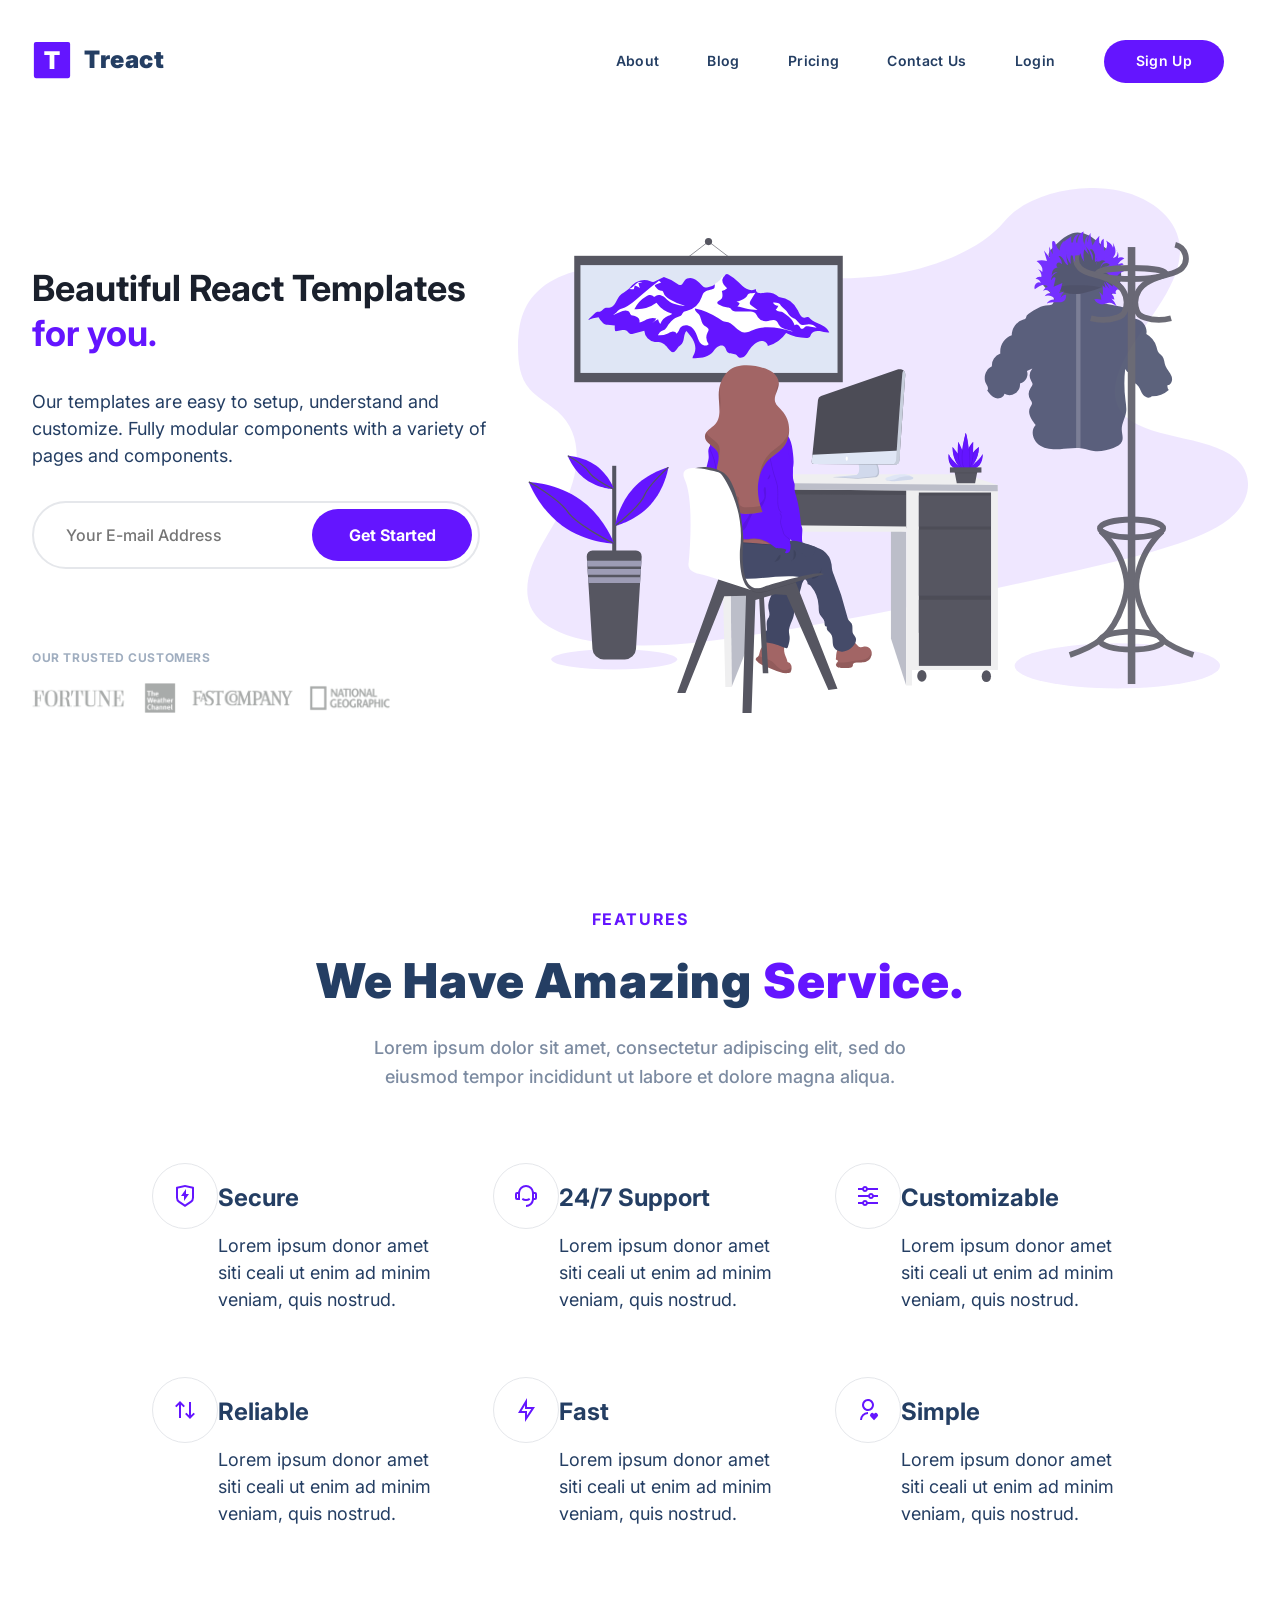
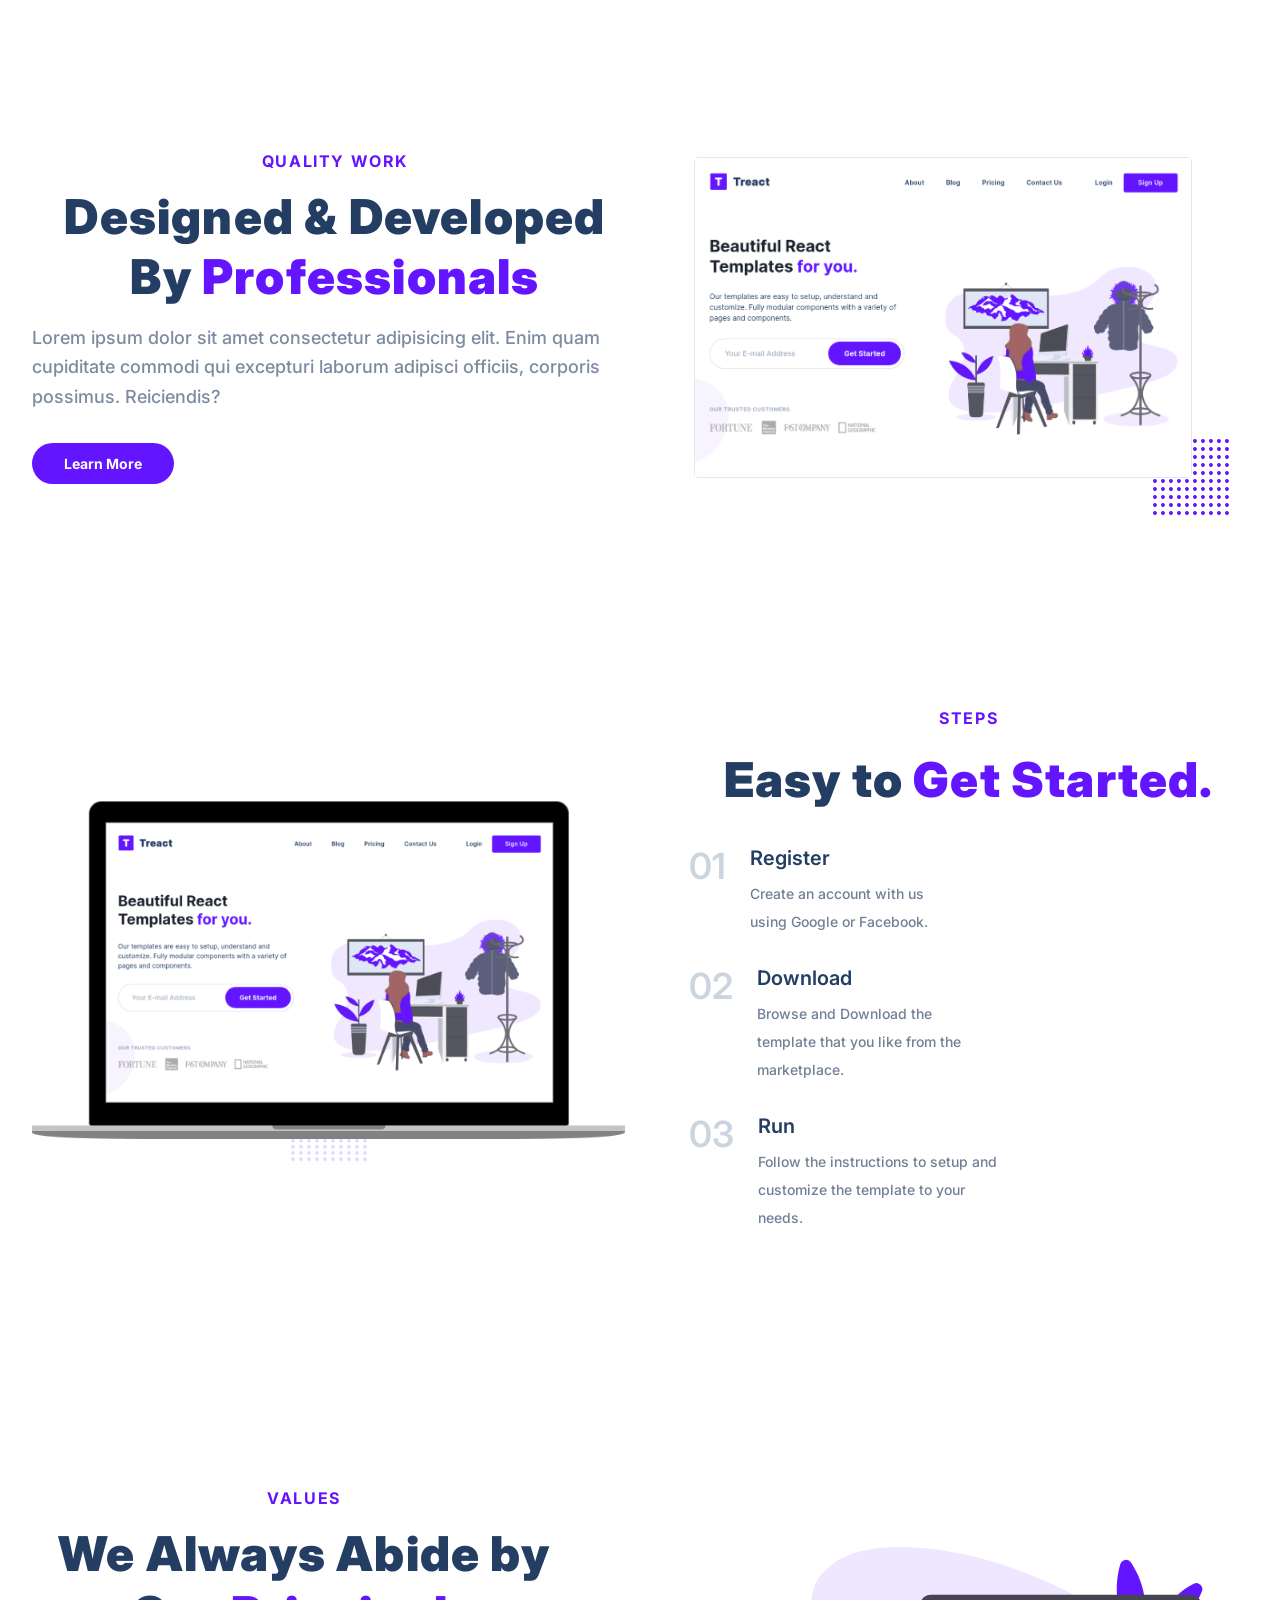
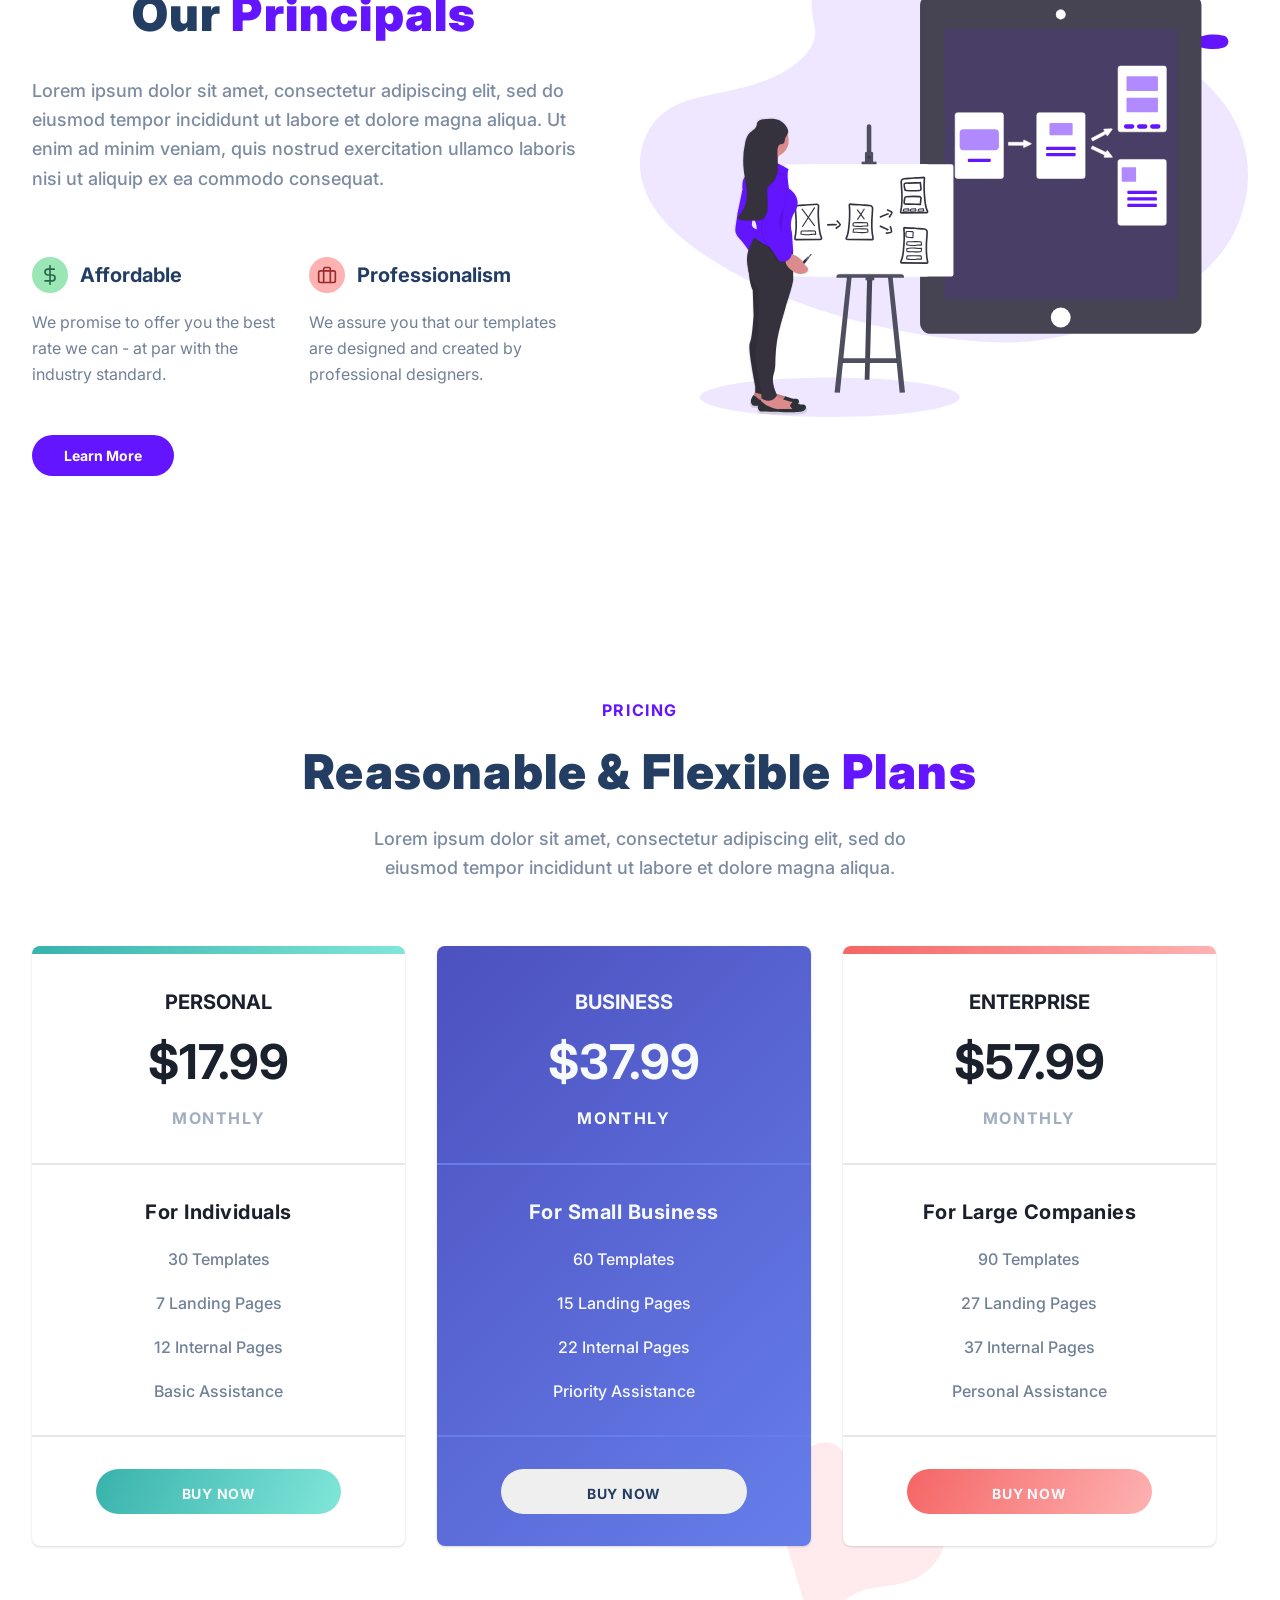
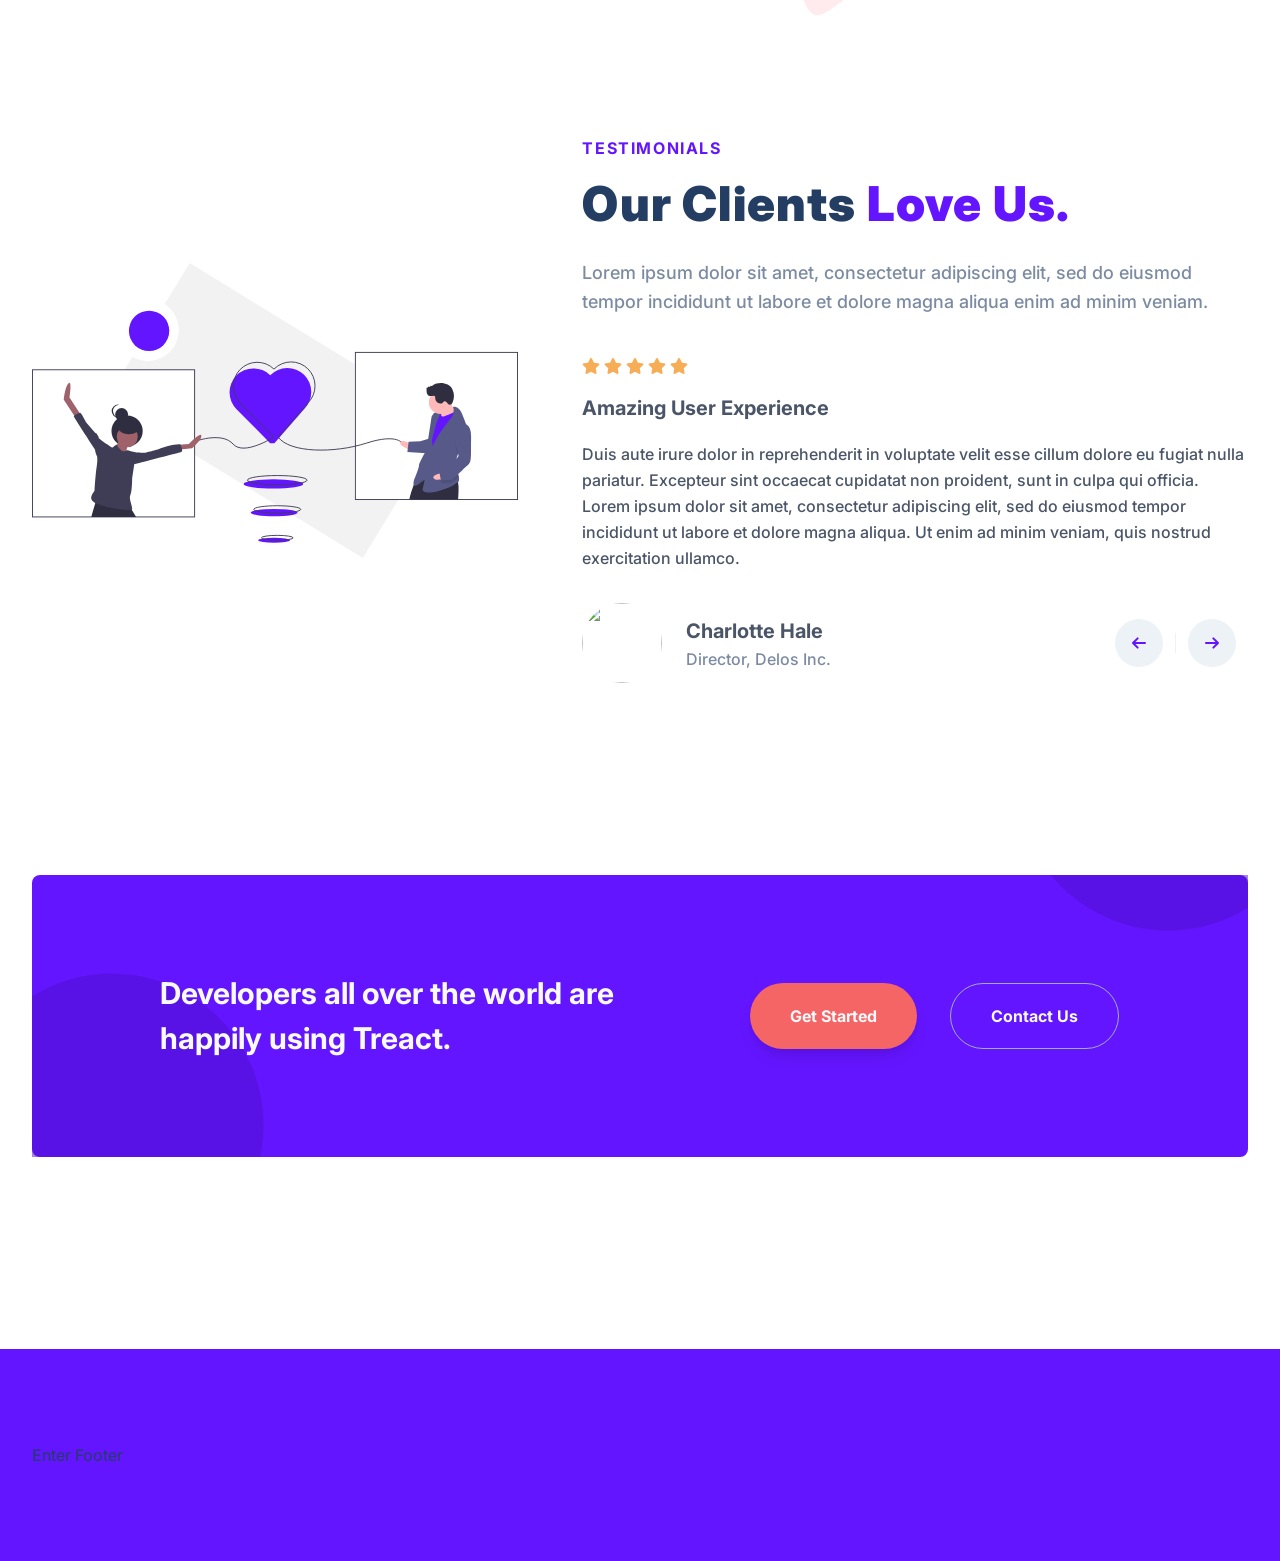
==== commit 43b1f9e0: "No hover on start buttons" ====
--- a/index 2.html
+++ b/index 2.html
@@ -403,8 +403,8 @@
                         <div class="start__row">
                             <div class="start__title">Developers all over the world are happily using Treact.</div>
                             <div class="start__buttons">
-                                <btn class="start__button btn">Get Started</btn>
-                                <btn class="start__button btn">Contact Us</btn>
+                                <button class="start__button btn">Get Started</button>
+                                <button class="start__button btn">Contact Us</button>
                             </div>
                         </div>
                     </div>
--- a/style.css
+++ b/style.css
@@ -1077,6 +1077,16 @@
   overflow: hidden;
 }
 
+.start__row {
+  width: 100%;
+  max-width: 1024px;
+  margin: 0 auto;
+  padding: 0 32px;
+  display: flex;
+  justify-content: center;
+  align-items: center;
+}
+
 .start__container {
   padding: 96px 0;
   width: 100%;
@@ -1100,8 +1110,8 @@
 
 .start__blob--2 {
   position: absolute;
-  bottom: 0px;
-  left: 0px;
+  top: 0px;
+  right: 0px;
   height: 20rem;
   width: 20rem;
   transform: translate(5rem, -16rem);
@@ -1125,6 +1135,7 @@
   font-weight: 700;
   line-height: 1.5;
   z-index: 2;
+  width: 50%;
 }
 
 .start__buttons {
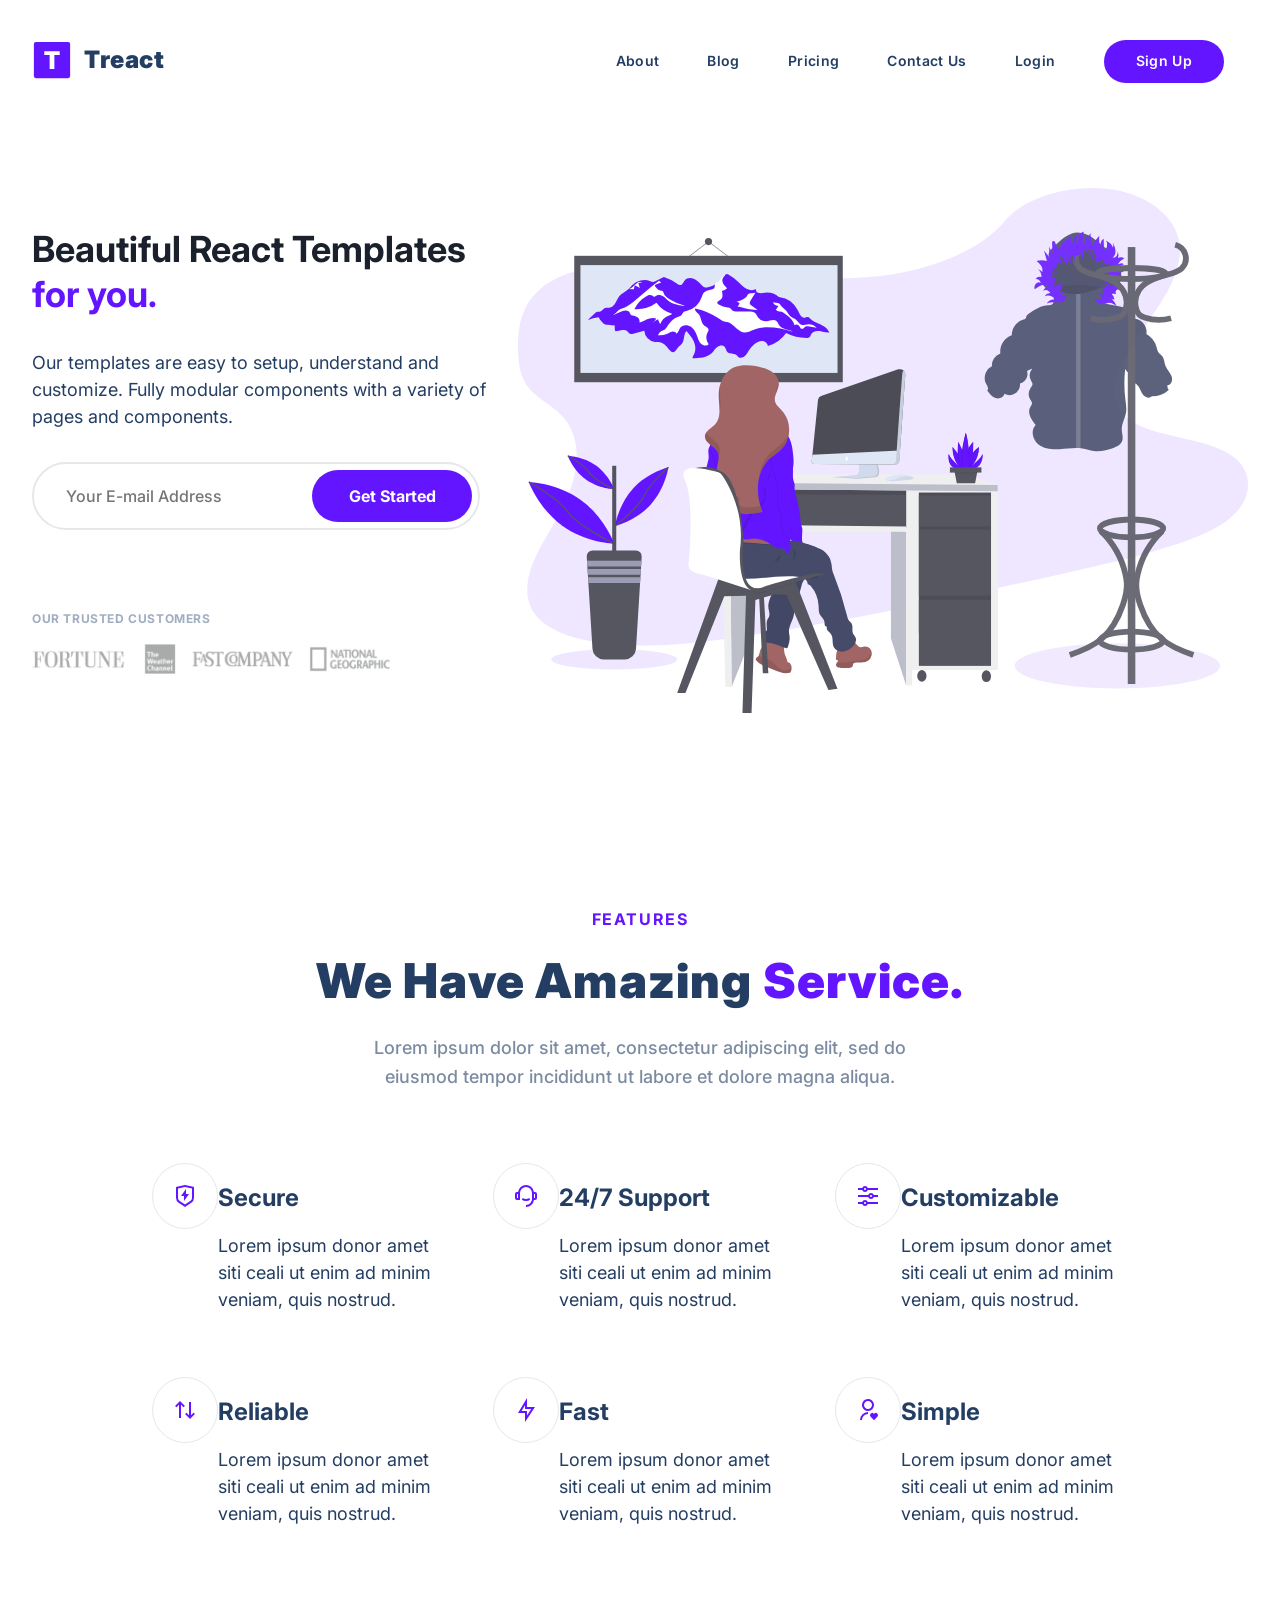
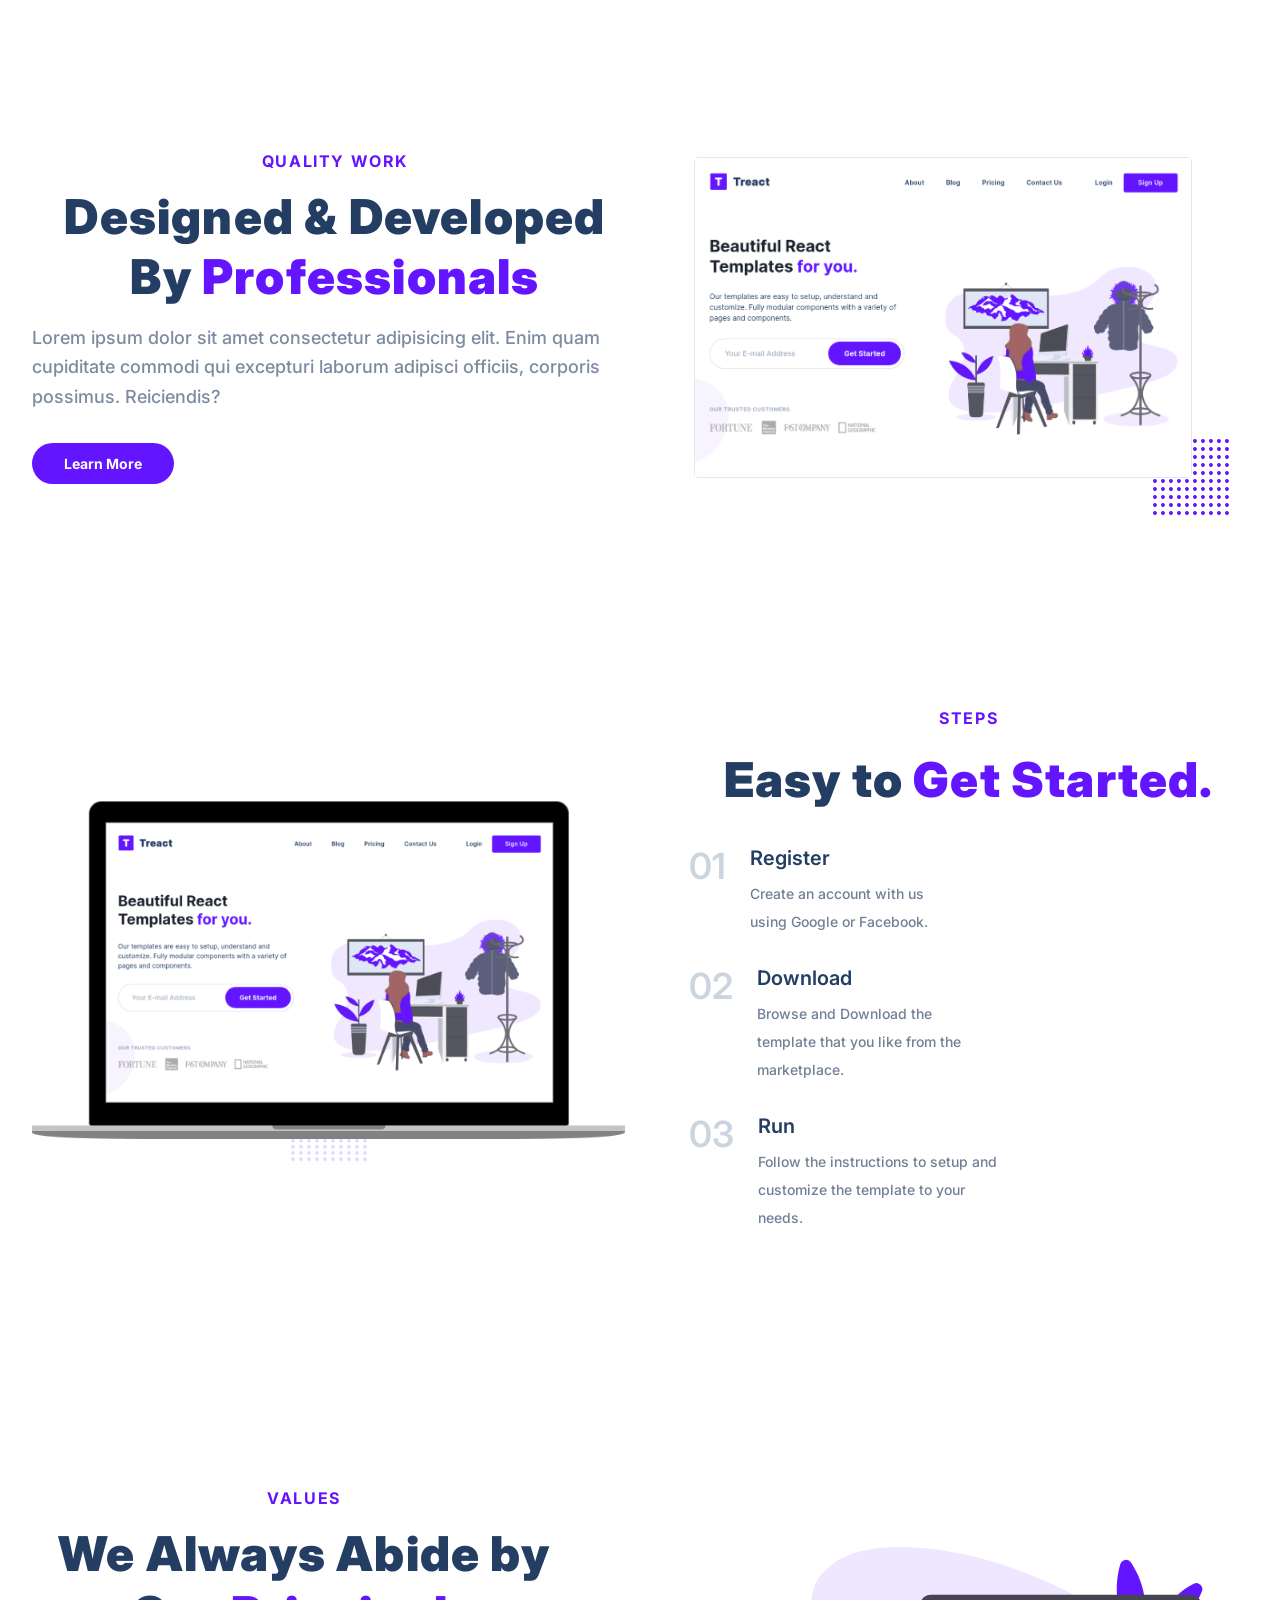
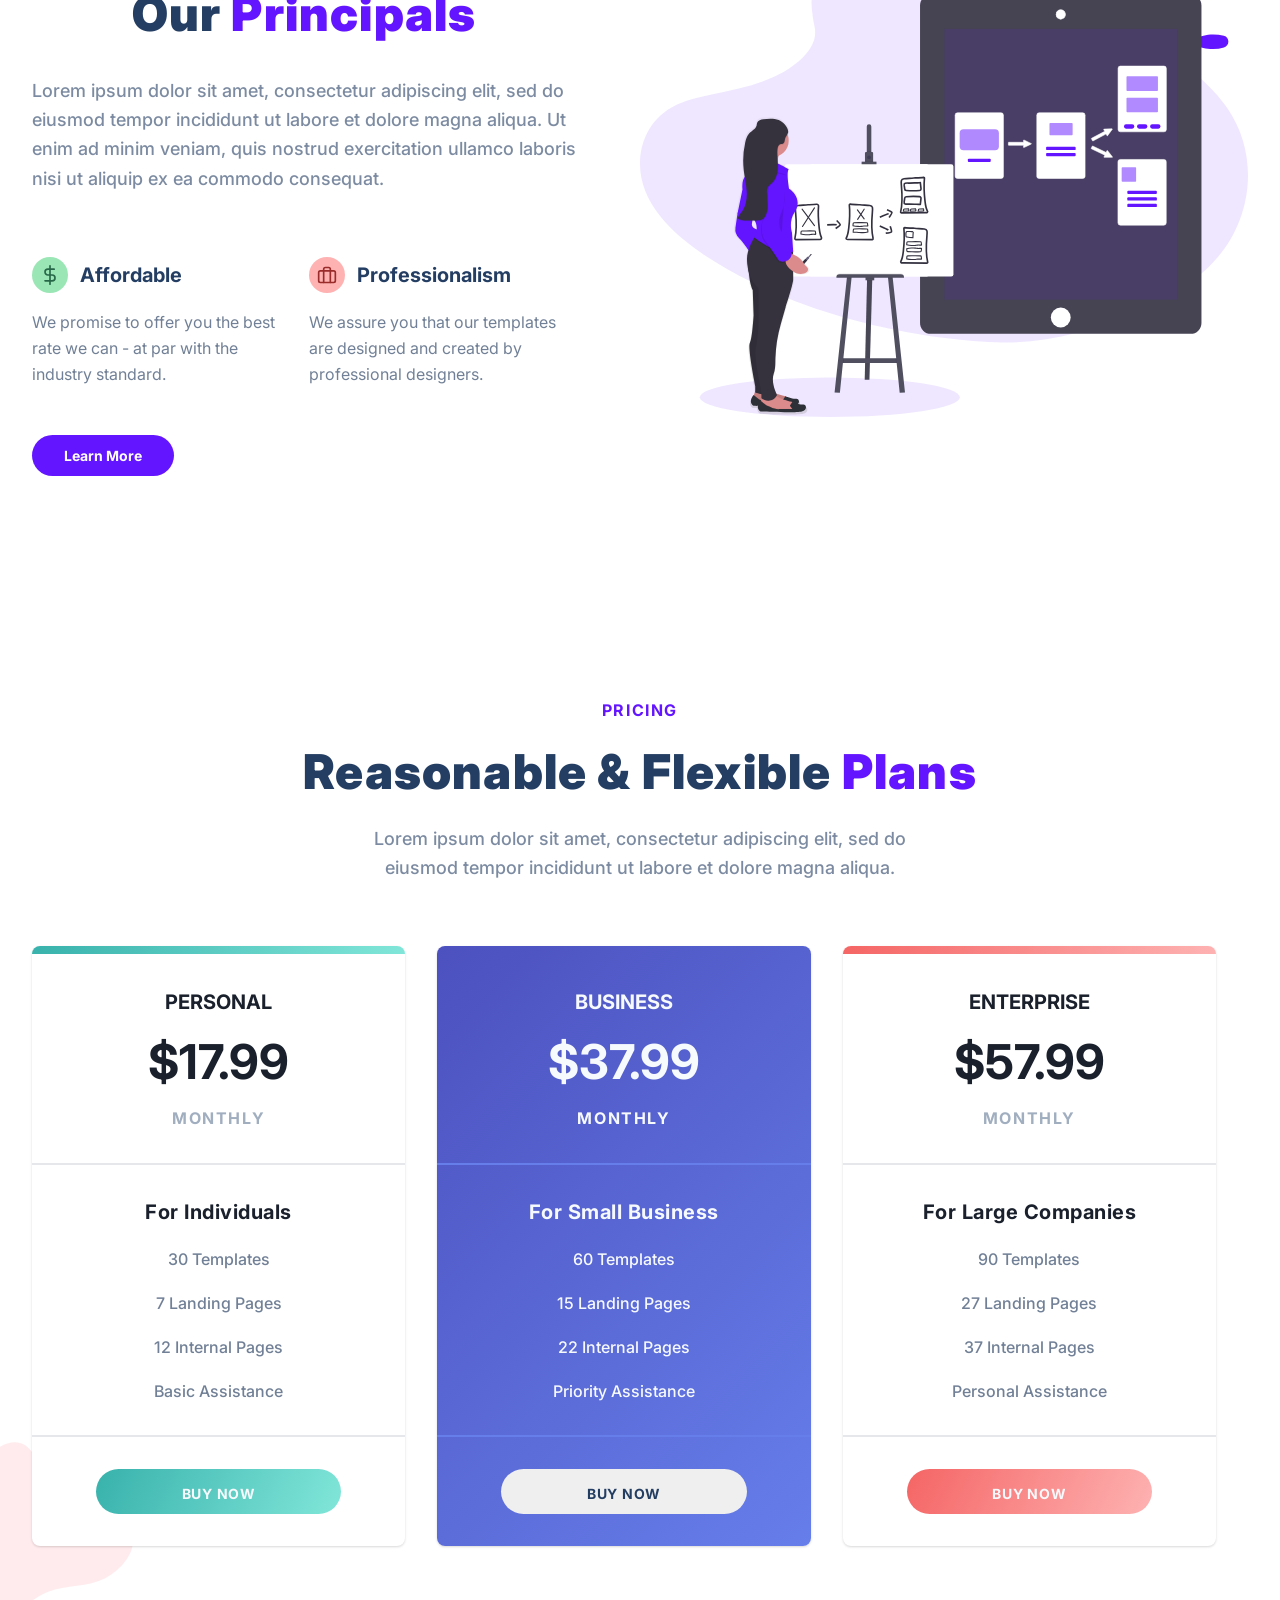
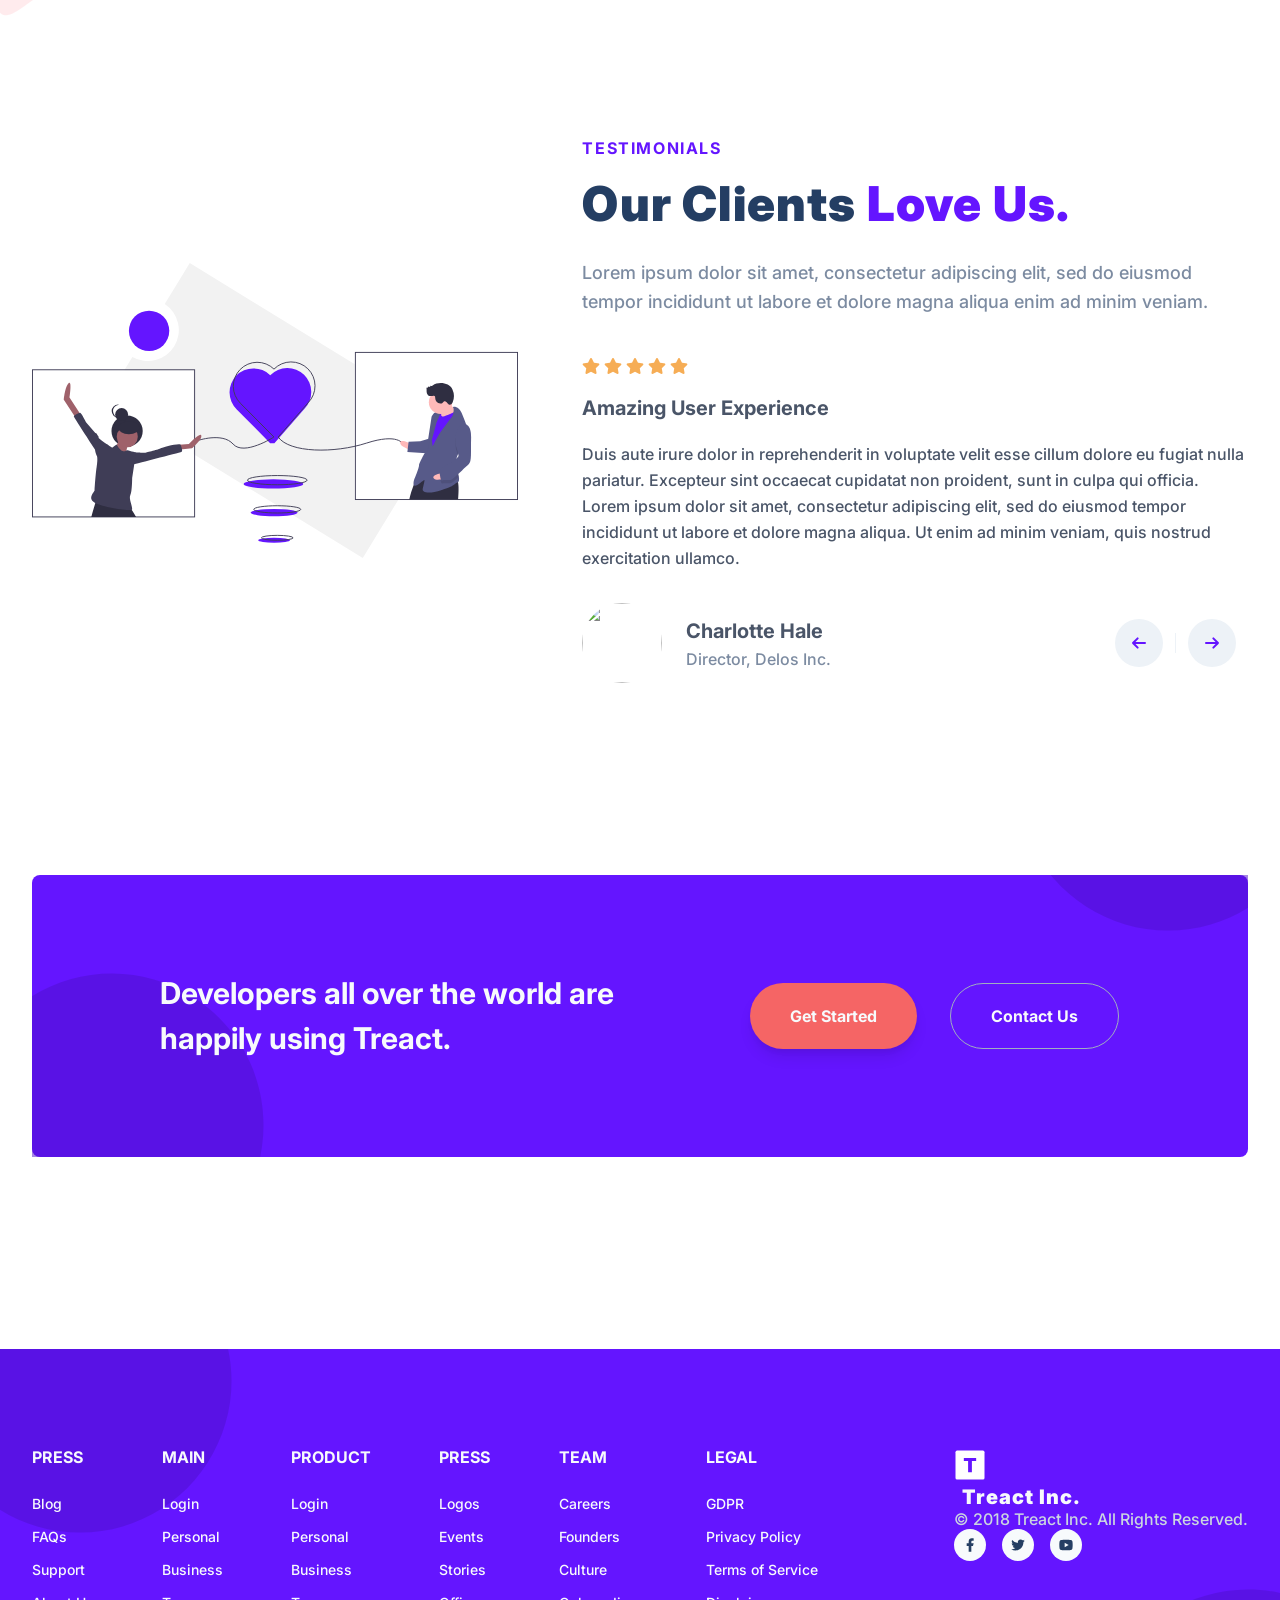
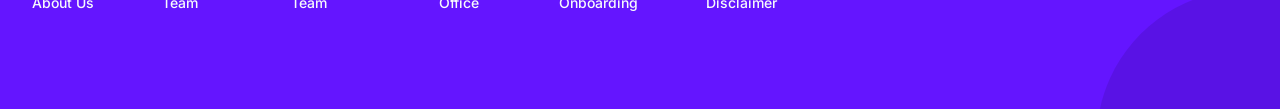
==== commit 6ee7aa20: "Problem formatting footer section" ====
--- a/index 2.html
+++ b/index 2.html
@@ -332,12 +332,13 @@
                                 <div class="plan__bottom">
                                     <button class="plan__button">buy now</button>
                                 </div>
-                                <svg width="600" height="600" viewBox="0 0 600 600" xmlns="http://www.w3.org/2000/svg" class="plans__blob">
+                                
+                            </div>
+                            <svg width="600" height="600" viewBox="0 0 600 600" xmlns="http://www.w3.org/2000/svg" class="plans__blob">
                                 <g transform="translate(300,300)">
                                 <path d="M82,-98.3C129.8,-57.7,208.2,-54.1,229.6,-26.6C251.1,1,215.6,52.5,172.9,74.9C130.2,97.2,80.3,90.4,37.8,107.5C-4.8,124.7,-40,165.7,-63.3,162.3C-86.5,158.8,-97.8,110.9,-109.3,72.2C-120.7,33.5,-132.2,4.1,-140.1,-37.4C-147.9,-79,-152.1,-132.6,-128.1,-177.3C-104.1,-222.1,-52.1,-258,-17.5,-237.2C17.1,-216.4,34.3,-138.9,82,-98.3Z" fill="#FFB4BC"></path>
                                 </g>
                                 </svg>
-                            </div>
                         </div>
                 </div>
             </div>
@@ -412,11 +413,88 @@
             </div>
         </section>
     </main>
-    <footer>
-        <div class="row footer__row">
-            <!--  -->Enter Footer<!--  -->
+     <footer>
+        <svg viewBox="0 0 600 600" class="footer__blob--1">
+        <g transform="translate(300,300)">
+          <path d="M153.6,-239C199.1,-209.8,236,-167.2,258.4,-118C280.9,-68.9,288.9,-13.1,281.2,40.4C273.5,93.9,250.1,145.2,214.7,186.1C179.3,226.9,131.9,257.4,80,272.6C28.2,287.8,-28.2,287.8,-80,272.6C-131.9,257.4,-179.3,226.9,-214.7,186.1C-250.1,145.2,-273.5,93.9,-281.2,40.4C-288.9,-13.1,-280.9,-68.9,-258.4,-118C-236,-167.2,-199.1,-209.8,-153.6,-239C-108.1,-268.3,-54.1,-284.1,0,-284.1C54.1,-284.1,108.1,-268.3,153.6,-239Z" fill="rgba(80,17,204)"></path>
+        </g>
+      </svg>
+      <svg viewBox="0 0 600 600" class="footer__blob--2">
+        <g transform="translate(300,300)">
+          <path d="M153.6,-239C199.1,-209.8,236,-167.2,258.4,-118C280.9,-68.9,288.9,-13.1,281.2,40.4C273.5,93.9,250.1,145.2,214.7,186.1C179.3,226.9,131.9,257.4,80,272.6C28.2,287.8,-28.2,287.8,-80,272.6C-131.9,257.4,-179.3,226.9,-214.7,186.1C-250.1,145.2,-273.5,93.9,-281.2,40.4C-288.9,-13.1,-280.9,-68.9,-258.4,-118C-236,-167.2,-199.1,-209.8,-153.6,-239C-108.1,-268.3,-54.1,-284.1,0,-284.1C54.1,-284.1,108.1,-268.3,153.6,-239Z" fill="rgba(80,17,204)"></path>
+        </g>
+      </svg>
+        <div class="footer__row">
+            <div class="footer__columns">
+                <div class="footer__column">
+                <div class="footer__column--title">PRESS</div>
+                <a class="footer__column--link">Blog</a>
+                <a class="footer__column--link">FAQs</a>
+                <a class="footer__column--link">Support</a>
+                <a class="footer__column--link">About Us</a>
+                </div>
+                <div class="footer__column">
+                <div class="footer__column--title">MAIN</div>
+                <a class="footer__column--link">Login</a>
+                <a class="footer__column--link">Personal</a>
+                <a class="footer__column--link">Business</a>
+                <a class="footer__column--link">Team</a>
+                </div>
+                <div class="footer__column">
+                <div class="footer__column--title">PRODUCT</div>
+                <a class="footer__column--link">Login</a>
+                <a class="footer__column--link">Personal</a>
+                <a class="footer__column--link">Business</a>
+                <a class="footer__column--link">Team</a>
+                </div>
+                <div class="footer__column">
+                <div class="footer__column--title">PRESS</div>
+                <a class="footer__column--link">Logos</a>
+                <a class="footer__column--link">Events</a>
+                <a class="footer__column--link">Stories</a>
+                <a class="footer__column--link">Office</a>
+                </div>
+                <div class="footer__column">
+                <div class="footer__column--title">TEAM</div>
+                <a class="footer__column--link">Careers</a>
+                <a class="footer__column--link">Founders</a>
+                <a class="footer__column--link">Culture</a>
+                <a class="footer__column--link">Onboarding</a>
+                </div>
+                <div class="footer__column">
+                <div class="footer__column--title">LEGAL</div>
+                <a class="footer__column--link">GDPR</a>
+                <a class="footer__column--link">Privacy Policy</a>
+                <a class="footer__column--link">Terms of Service</a>
+                <a class="footer__column--link">Disclaimer</a>
+                </div>
+                <div class="footer__divider"></div>
+                <div class="footer__bottom">
+                <div class="footer__logo">
+                    <img src="./assets/logo-light.d9a5d1b5be5ea077b26864fdfc2e96a4.svg" alt class="footer__logo--img">
+                    <h5 class="footer__logo--text">Treact Inc.</h5>
+                    <div class="footer__copyright">© 2018 Treact Inc. All Rights Reserved.</div>
+                    <div class="footer__socials">
+                        <a class="footer__social--link">
+                            <svg fill="currentColor" viewBox="0 0 24 24">
+                                <path d="M14 13.5h2.5l1-4H14v-2c0-1.03 0-2 2-2h1.5V2.14c-.326-.043-1.557-.14-2.857-.14C11.928 2 10 3.657 10 6.7v2.8H7v4h3V22h4v-8.5z"></path>
+                            </svg>
+                        </a>
+                        <a class="footer__social--link">
+                            <svg fill="currentColor" viewBox="0 0 24 24">
+                                <path d="M22.162 5.656a8.384 8.384 0 01-2.402.658A4.196 4.196 0 0021.6 4c-.82.488-1.719.83-2.656 1.015a4.182 4.182 0 00-7.126 3.814 11.874 11.874 0 01-8.62-4.37 4.168 4.168 0 00-.566 2.103c0 1.45.738 2.731 1.86 3.481a4.168 4.168 0 01-1.894-.523v.052a4.185 4.185 0 003.355 4.101 4.21 4.21 0 01-1.89.072A4.185 4.185 0 007.97 16.65a8.394 8.394 0 01-6.191 1.732 11.83 11.83 0 006.41 1.88c7.693 0 11.9-6.373 11.9-11.9 0-.18-.005-.362-.013-.54a8.496 8.496 0 002.087-2.165z"></path>
+                            </svg>
+                        </a>
+                        <a class="footer__social--link">
+                            <svg fill="currentColor" viewBox="0 0 24 24">
+                                <path d="M21.543 6.498C22 8.28 22 12 22 12s0 3.72-.457 5.502c-.254.985-.997 1.76-1.938 2.022C17.896 20 12 20 12 20s-5.893 0-7.605-.476c-.945-.266-1.687-1.04-1.938-2.022C2 15.72 2 12 2 12s0-3.72.457-5.502c.254-.985.997-1.76 1.938-2.022C6.107 4 12 4 12 4s5.896 0 7.605.476c.945.266 1.687 1.04 1.938 2.022zM10 15.5l6-3.5-6-3.5v7z"></path>
+                            </svg>
+                        </a>
+                    </div>
+                </div>
+            </div>
         </div>
-    </footer>
+     </footer>
 </body>
 
 </html>
--- a/style.css
+++ b/style.css
@@ -1172,6 +1172,15 @@
   transition: all 300ms ease;
 }
 
+.start__button:hover:nth-child(1) {
+  background-color: rgba(229, 62, 62);
+}
+
+.start__button:hover:nth-child(2) {
+  background-color: rgba(247, 250, 252);
+  color: rgba(100, 21, 255);
+}
+
 /* 
 
 FOOTER ↓
@@ -1185,6 +1194,126 @@
   position: relative;
   overflow: hidden;
 }
+
+.footer__blob--1 {
+  position: absolute;
+  top: 0;
+  left: 0;
+  width: 320px;
+  height: 320px;
+  transform: translateX(-80px) translateY(-128px);
+  z-index: 1;
+  opacity: 0.5;
+}
+
+.footer__blob--2 {
+  position: absolute;
+  bottom: 0;
+  right: 0;
+  width: 320px;
+  height: 320px;
+  transform: translateX(128px) translateY(192px);
+  z-index: 1;
+  opacity: 0.5;
+}
+
+.footer__columns {
+  margin-top: -48px;
+  display: flex;
+  justify-content: space-between;
+  flex-wrap: wrap;
+}
+
+.row.footer__row {
+  margin: 0px 115.512px;
+}
+
+.footer__column--title {
+  font-weight: 700;
+  color: #f7fafc;
+  line-height: 1.5;
+}
+
+.footer__column {
+  margin-top: 48px;
+  display: flex;
+  flex-direction: column;
+  align-items: flex-start;
+  z-index: 2;
+}
+
+.footer__column--link:nth-child(2) {
+  margin-top: 24px;
+}
+
+.footer__column--link {
+  color: #f7fafc;
+  font-size: 14px;
+  line-height: 1.5;
+  font-weight: 500;
+  position: relative;
+  cursor: pointer;
+  margin-top: 12px;
+}
+
+a {
+  display: inline;
+  text-decoration: none;
+}
+
+.footer__logo--img {
+  height: 32px;
+  width: 32px;
+}
+
+.footer__logo--text {
+  font-size: 20px;
+  color: #f7fafc;
+  font-weight: 900;
+  margin-left: 8px;
+  letter-spacing: 0.05em;
+}
+
+.footer__bottom {
+  display: flex;
+  justify-content: space-between;
+  align-items: center;
+}
+
+.footer__copyright {
+  color: #cbd5e0;
+  font-weight: 500;
+}
+
+.footer__socials {
+  display: flex;
+  align-items: center;
+  margin-left: -16px;
+}
+
+.footer__social--link {
+  margin-left: 16px;
+  padding: 8px;
+  background: #f7fafc;
+  display: flex;
+  justify-content: center;
+  border-radius: 50%;
+  z-index: 2;
+  cursor: pointer;
+  transition: all 300ms ease;
+}
+
+.footer__social--link {
+  margin: 0px 0px 0px 16px;
+  padding: 8px;
+}
+
+.footer__social--link svg {
+  height: 16px;
+  width: 16px;
+}
+
+.
 
 /* 
 
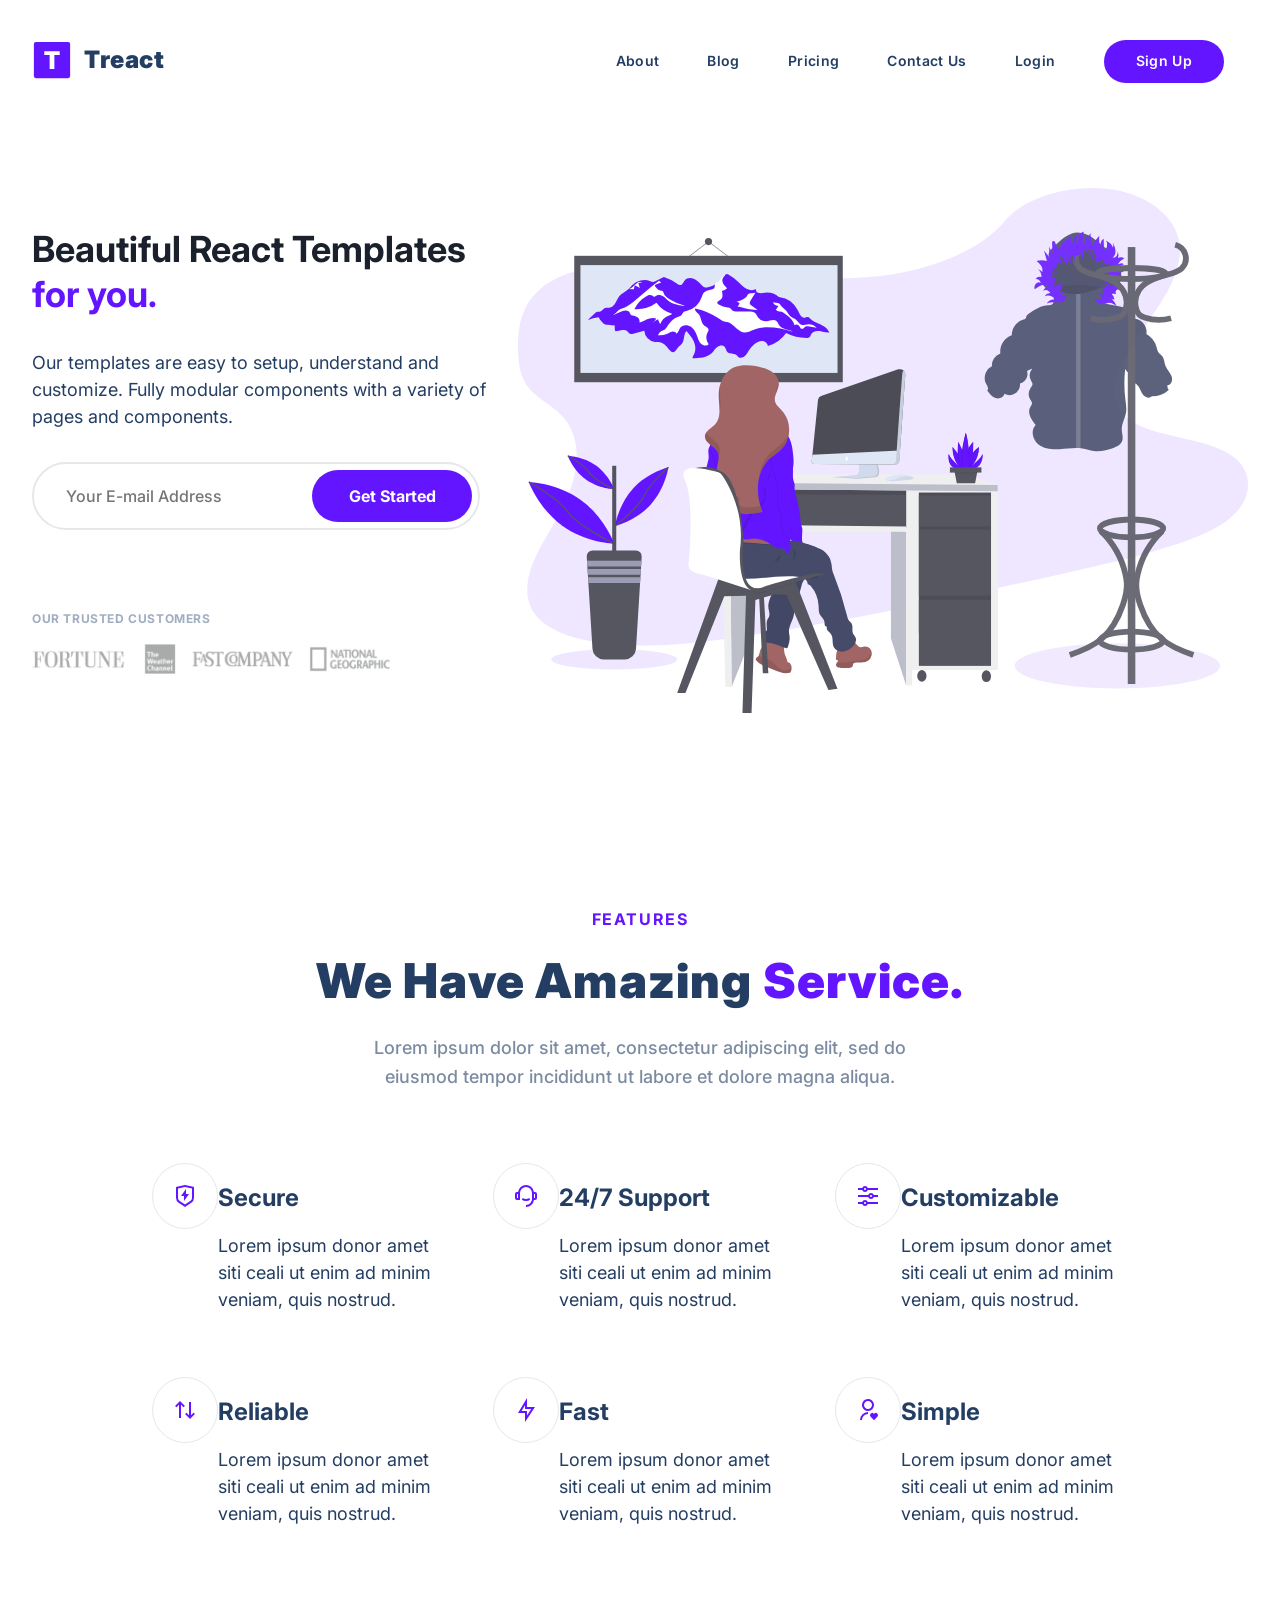
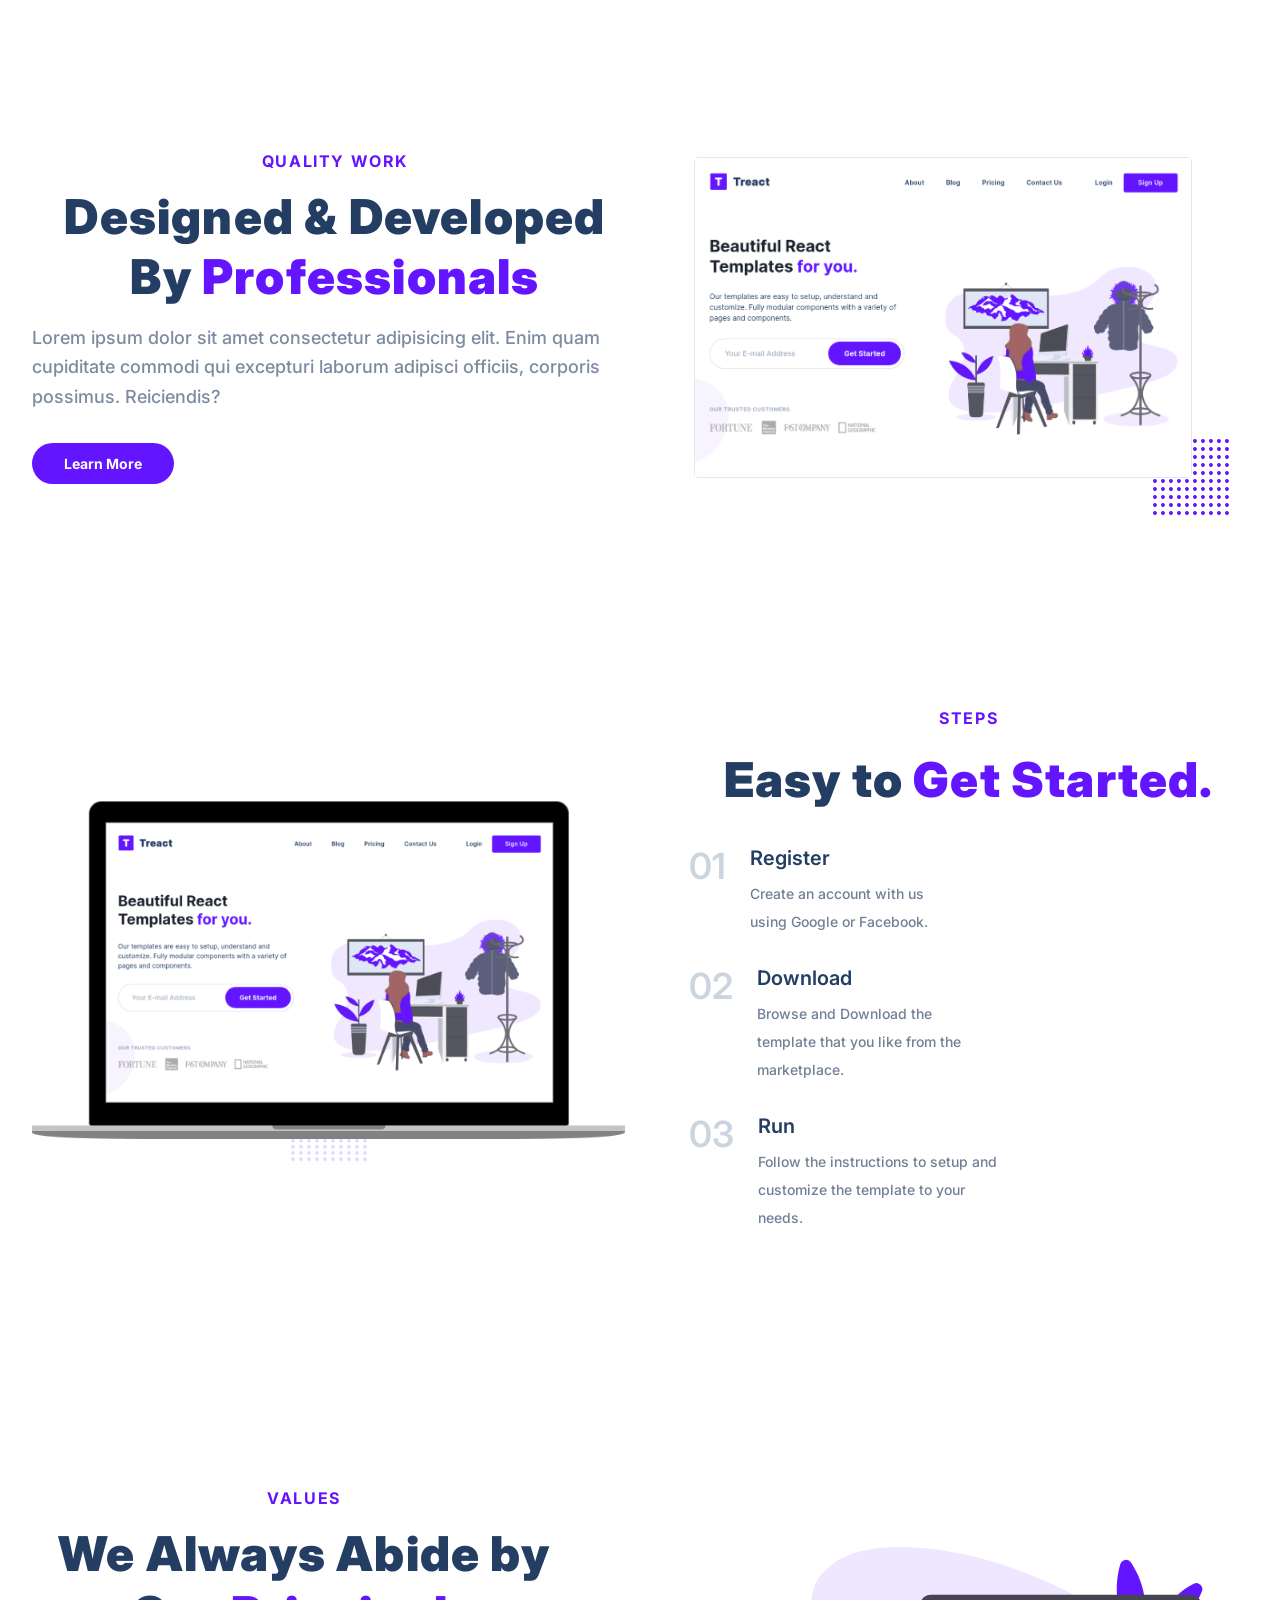
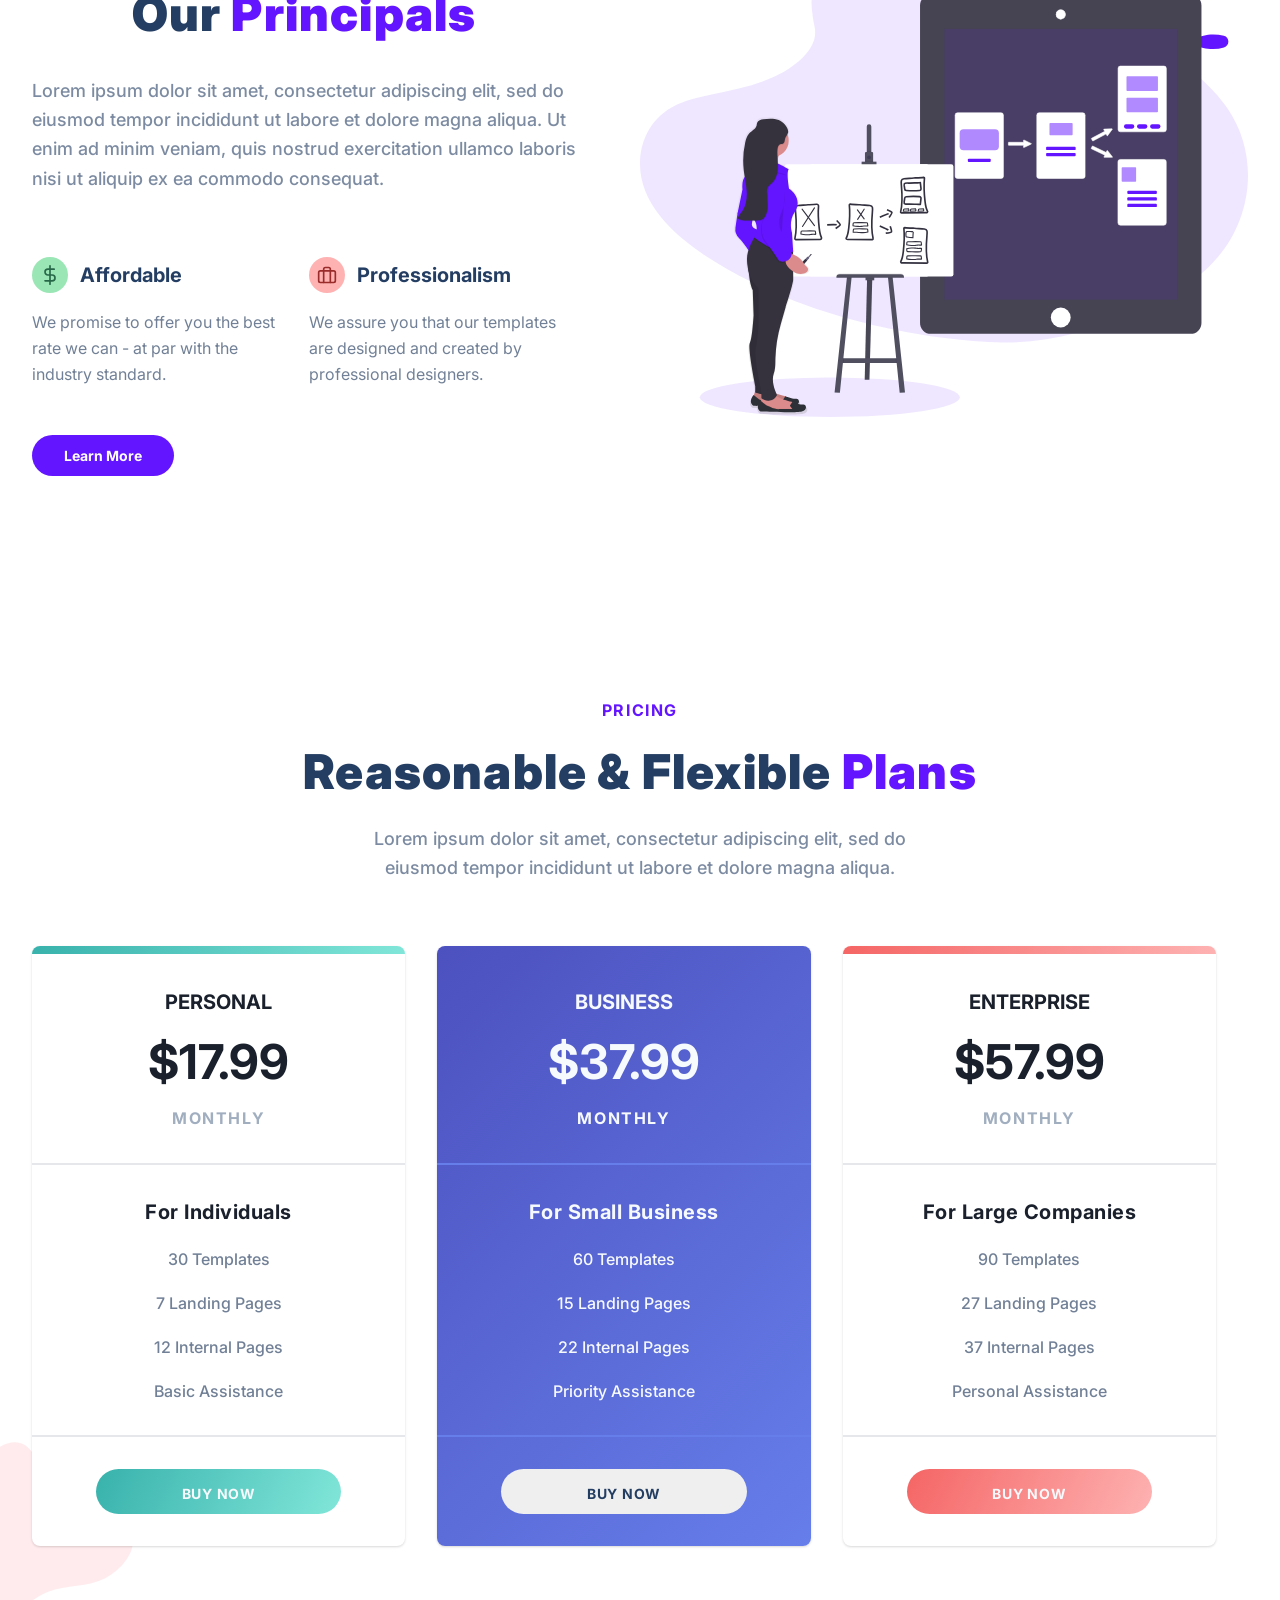
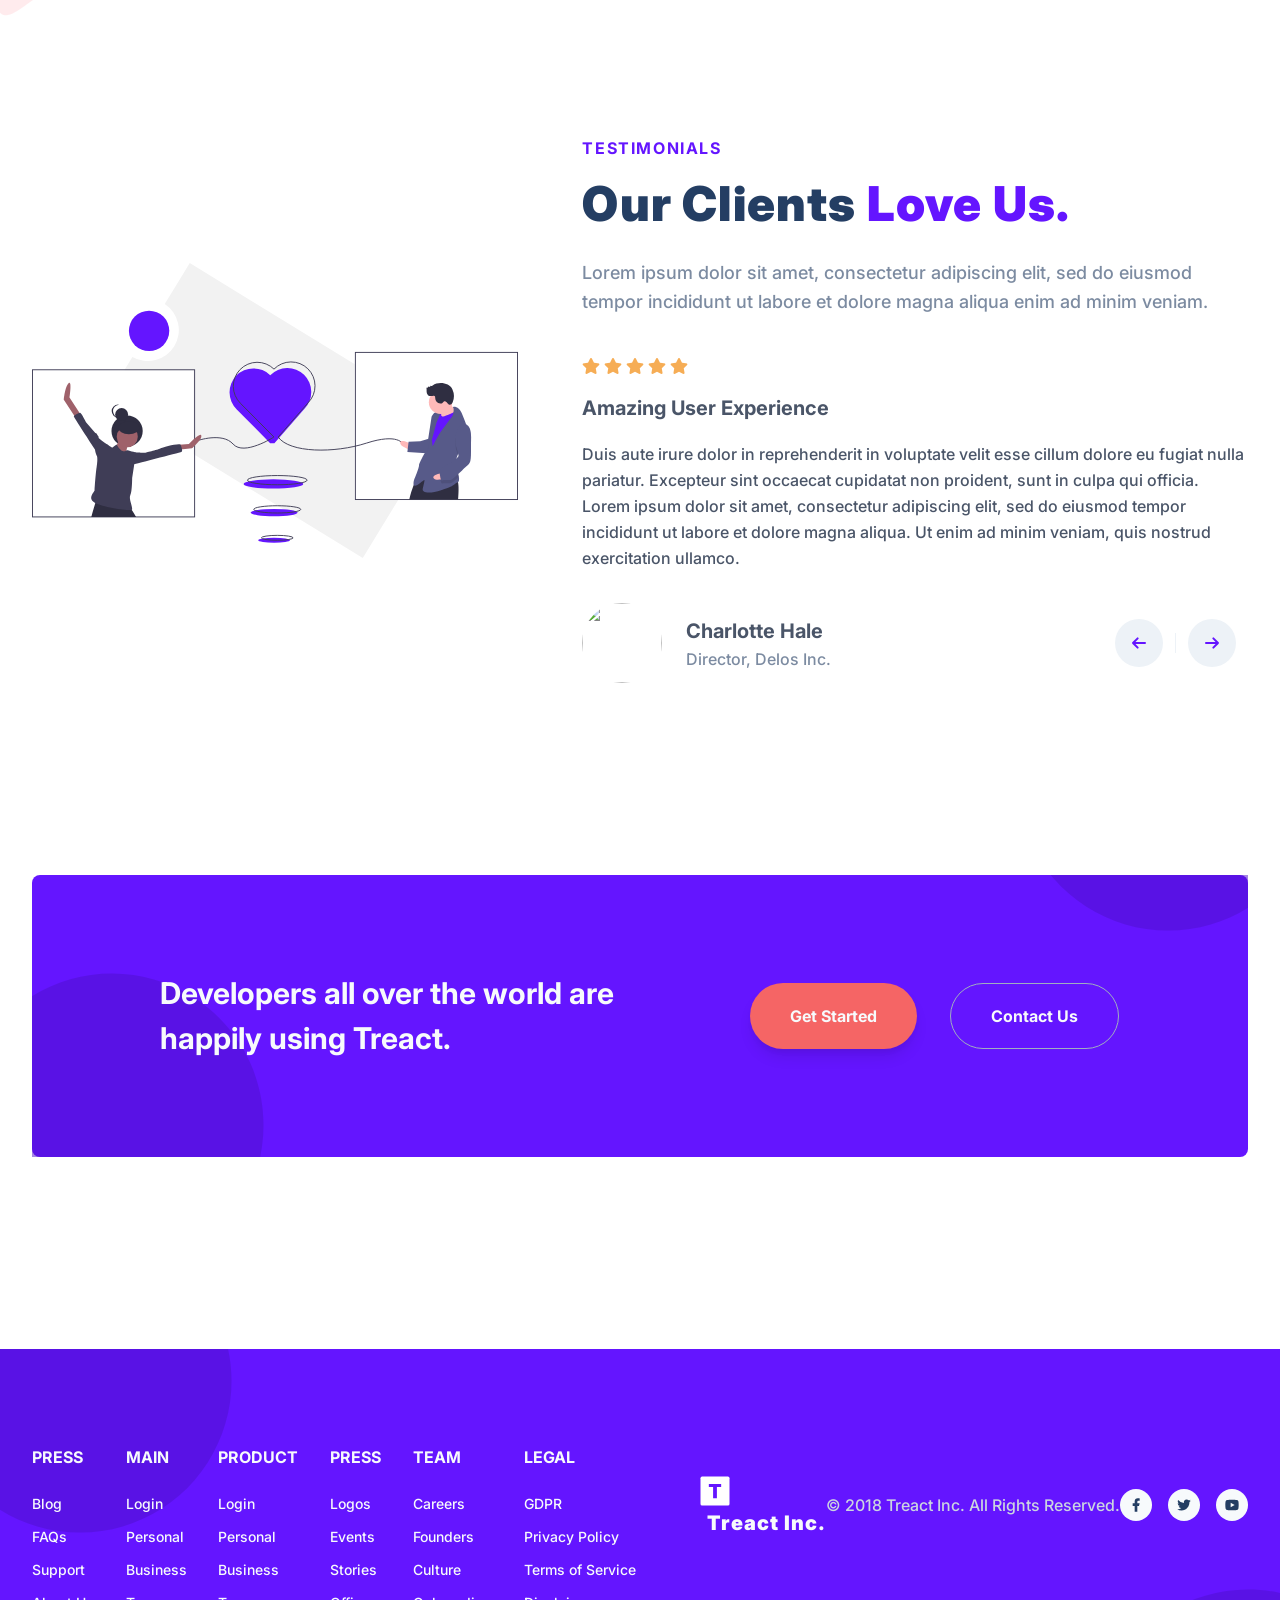
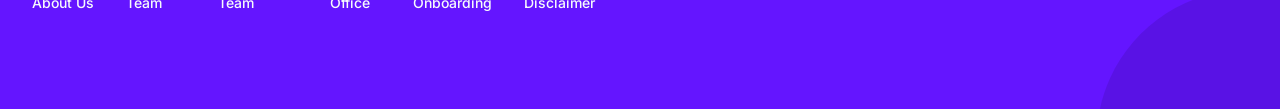
==== commit 3a700f88: "Updates to footer page" ====
--- a/index 2.html
+++ b/index 2.html
@@ -461,19 +461,27 @@
                 <a class="footer__column--link">Culture</a>
                 <a class="footer__column--link">Onboarding</a>
                 </div>
+
                 <div class="footer__column">
-                <div class="footer__column--title">LEGAL</div>
-                <a class="footer__column--link">GDPR</a>
-                <a class="footer__column--link">Privacy Policy</a>
-                <a class="footer__column--link">Terms of Service</a>
-                <a class="footer__column--link">Disclaimer</a>
-                </div>
+                    <div class="footer__column--title">LEGAL</div>
+                    <a class="footer__column--link">GDPR</a>
+                    <a class="footer__column--link">Privacy Policy</a>
+                    <a class="footer__column--link">Terms of Service</a>
+                    <a class="footer__column--link">Disclaimer</a>
+                </div>
+                
                 <div class="footer__divider"></div>
+                
                 <div class="footer__bottom">
-                <div class="footer__logo">
-                    <img src="./assets/logo-light.d9a5d1b5be5ea077b26864fdfc2e96a4.svg" alt class="footer__logo--img">
-                    <h5 class="footer__logo--text">Treact Inc.</h5>
-                    <div class="footer__copyright">© 2018 Treact Inc. All Rights Reserved.</div>
+                    <div class="footer__logo">
+                        <img src="./assets/logo-light.d9a5d1b5be5ea077b26864fdfc2e96a4.svg" alt class="footer__logo--img">
+                        <h5 class="footer__logo--text">Treact Inc.</h5>
+                    </div>
+
+                    <div class="footer__copyright">
+                        © 2018 Treact Inc. All Rights Reserved.
+                    </div>
+
                     <div class="footer__socials">
                         <a class="footer__social--link">
                             <svg fill="currentColor" viewBox="0 0 24 24">
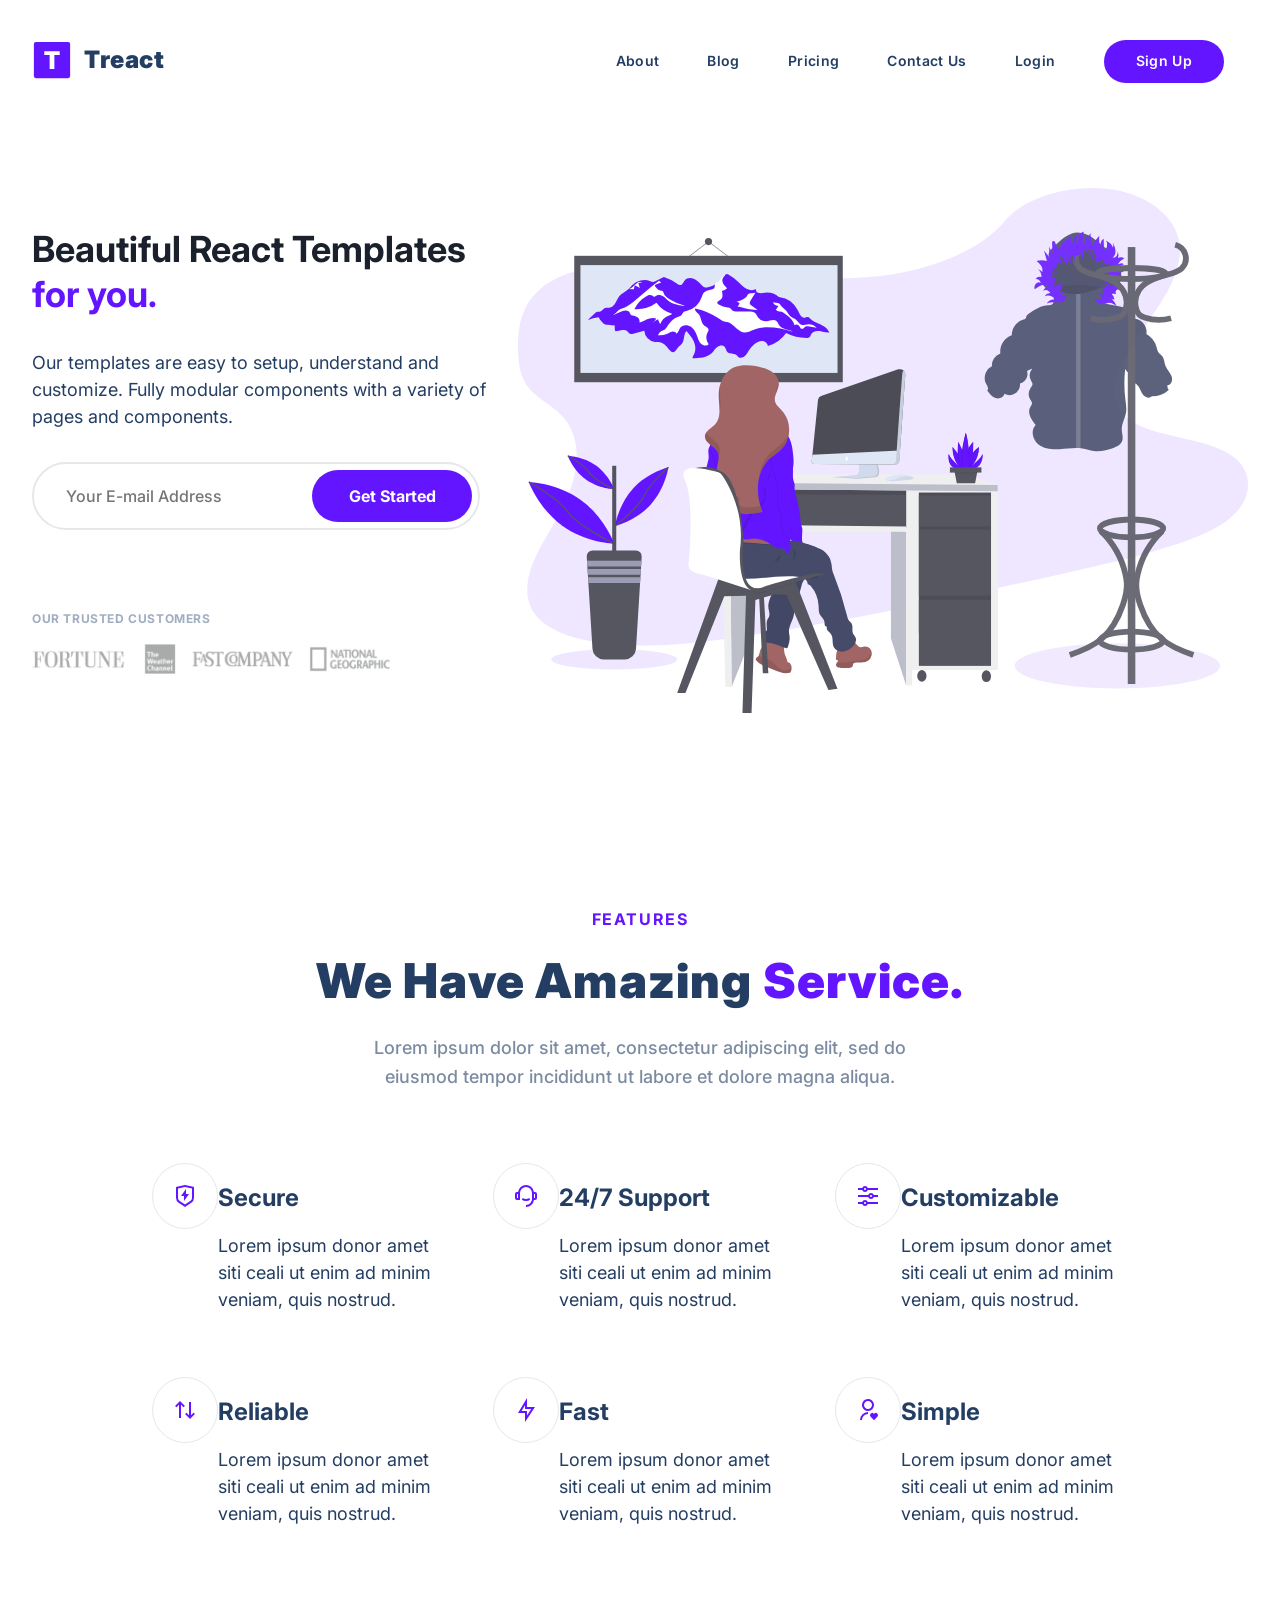
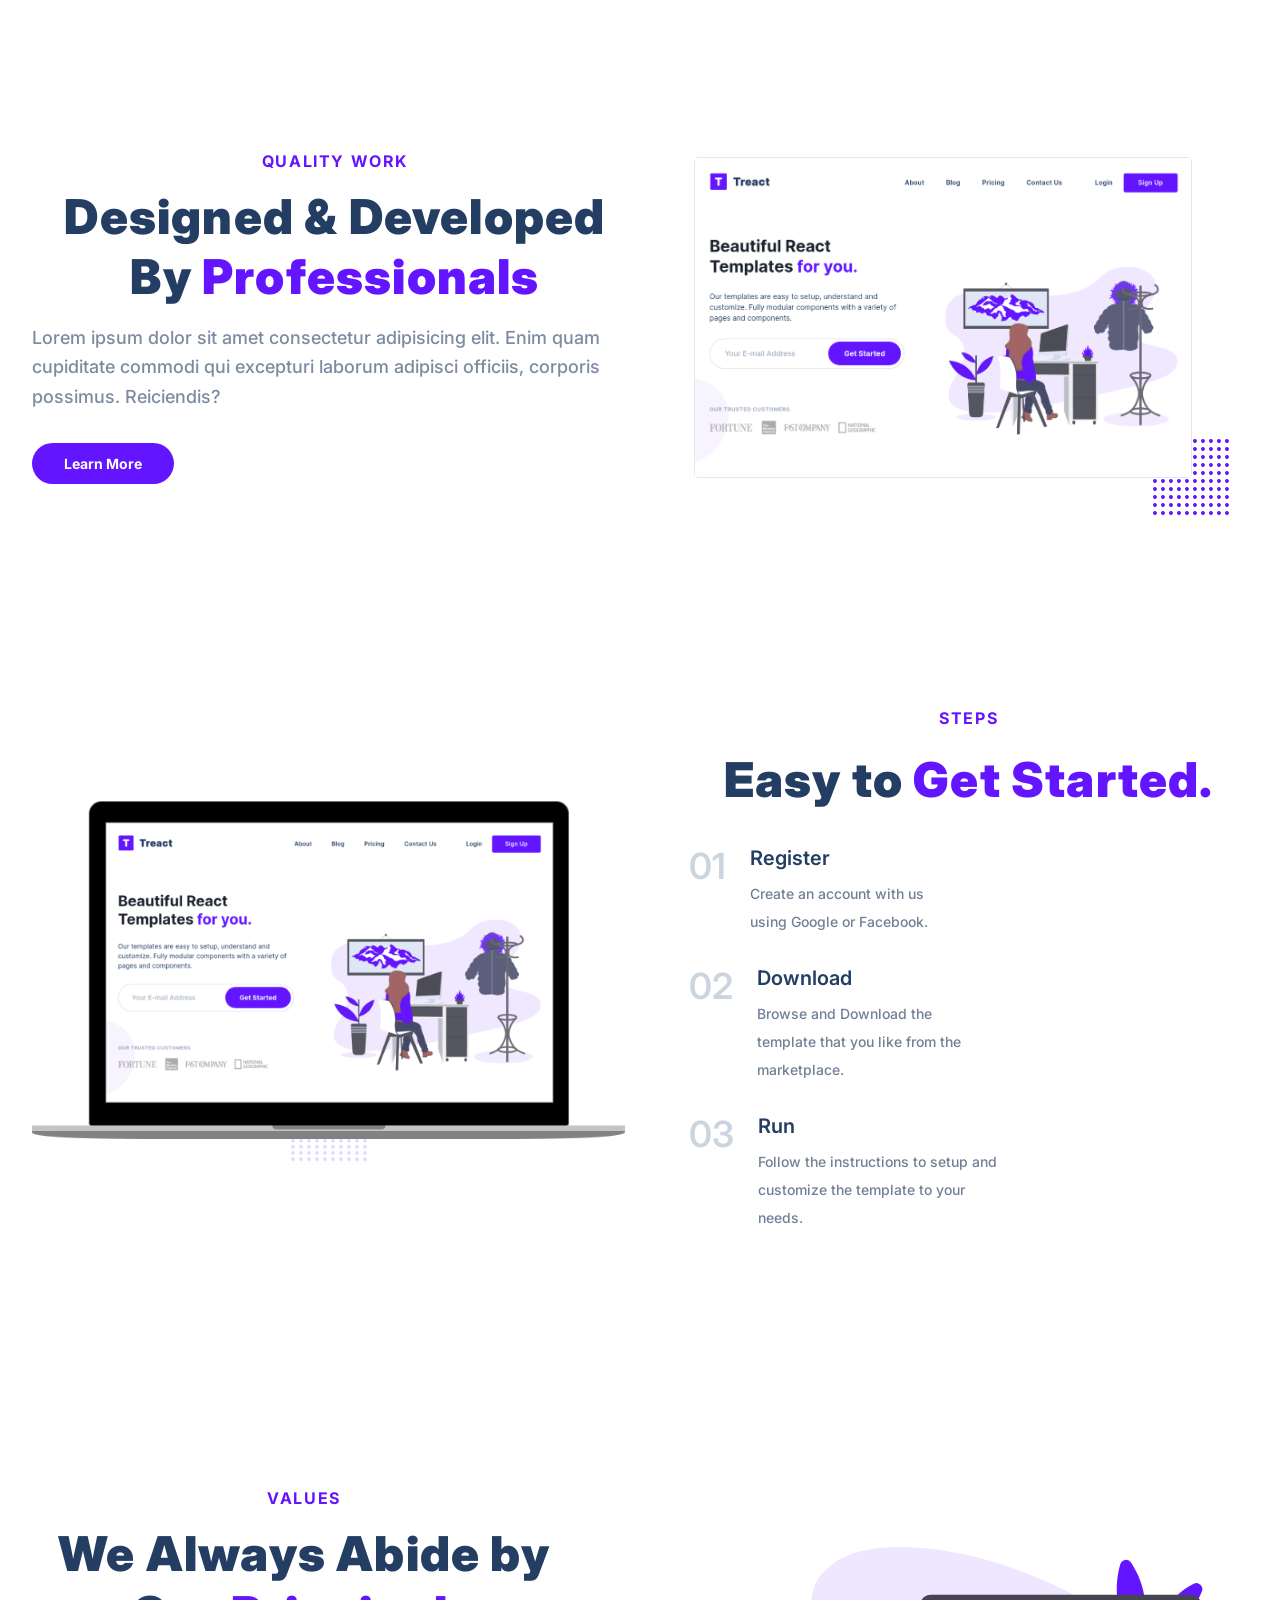
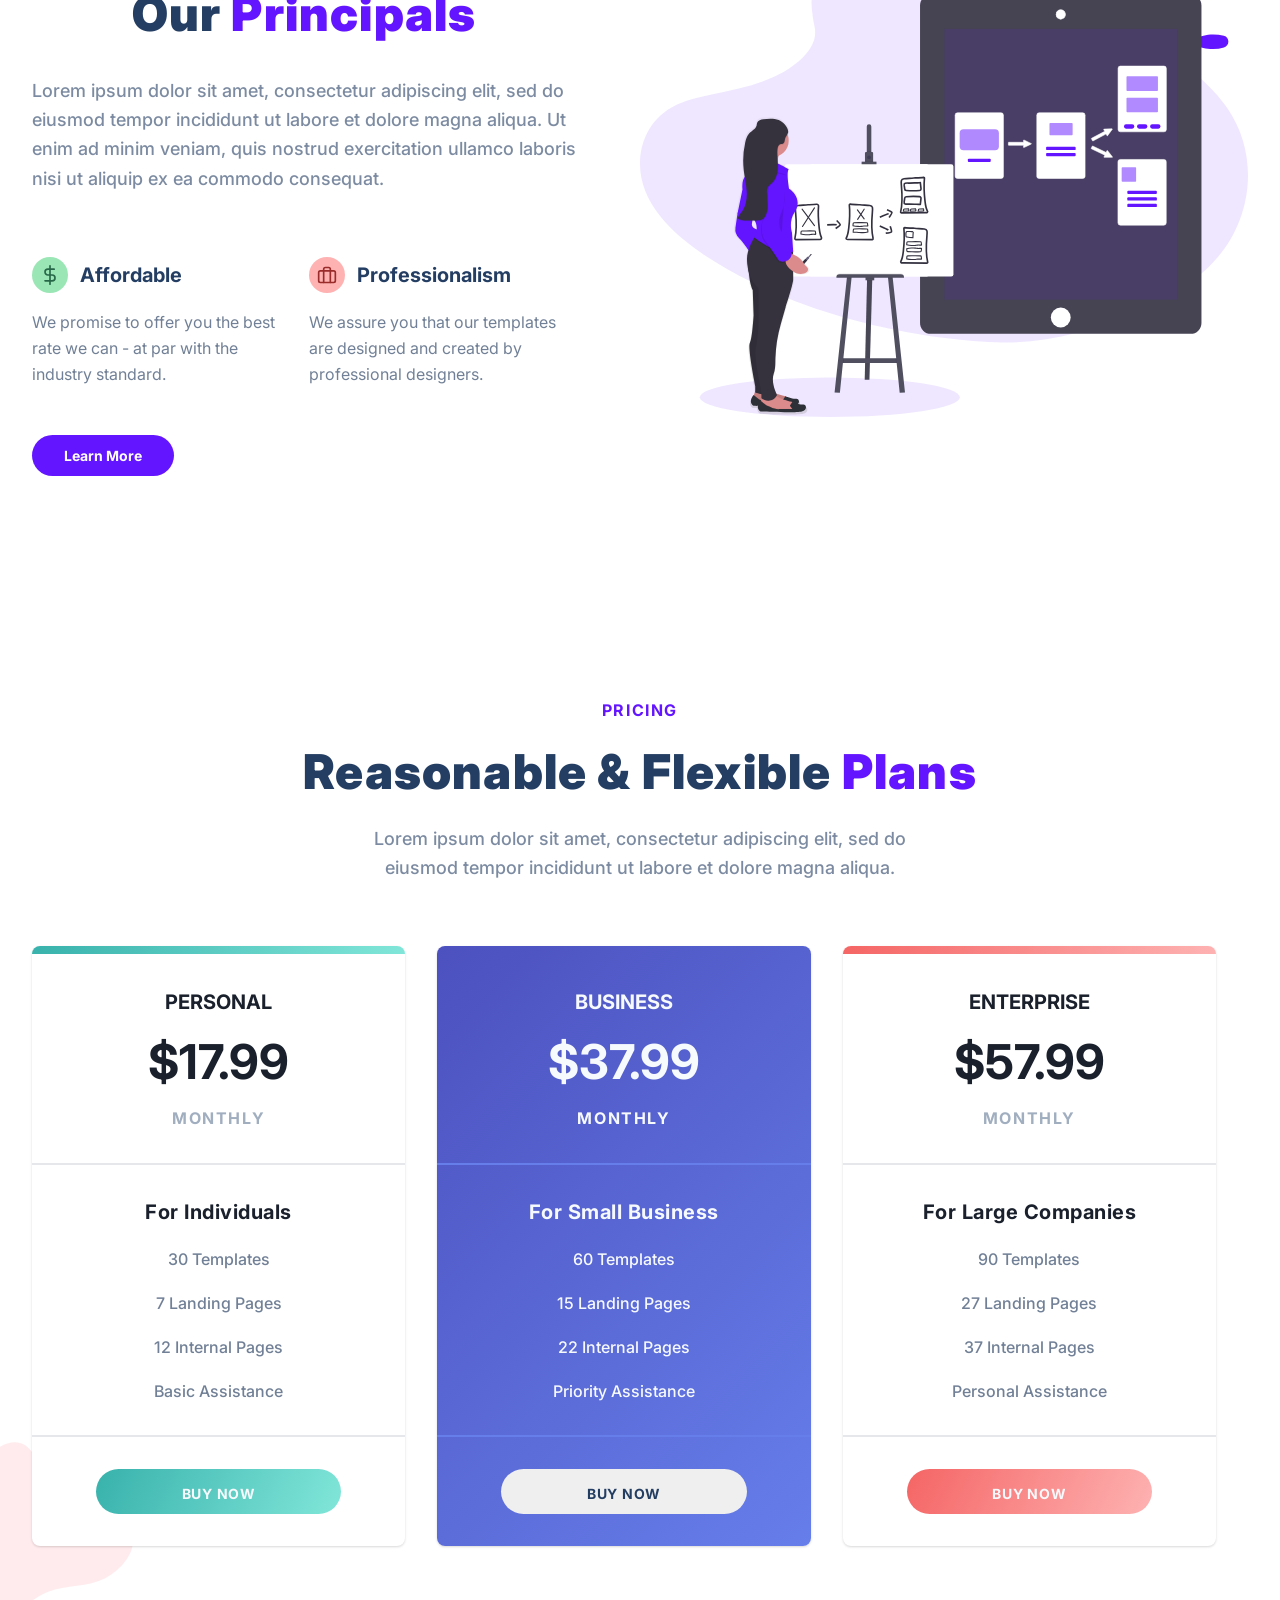
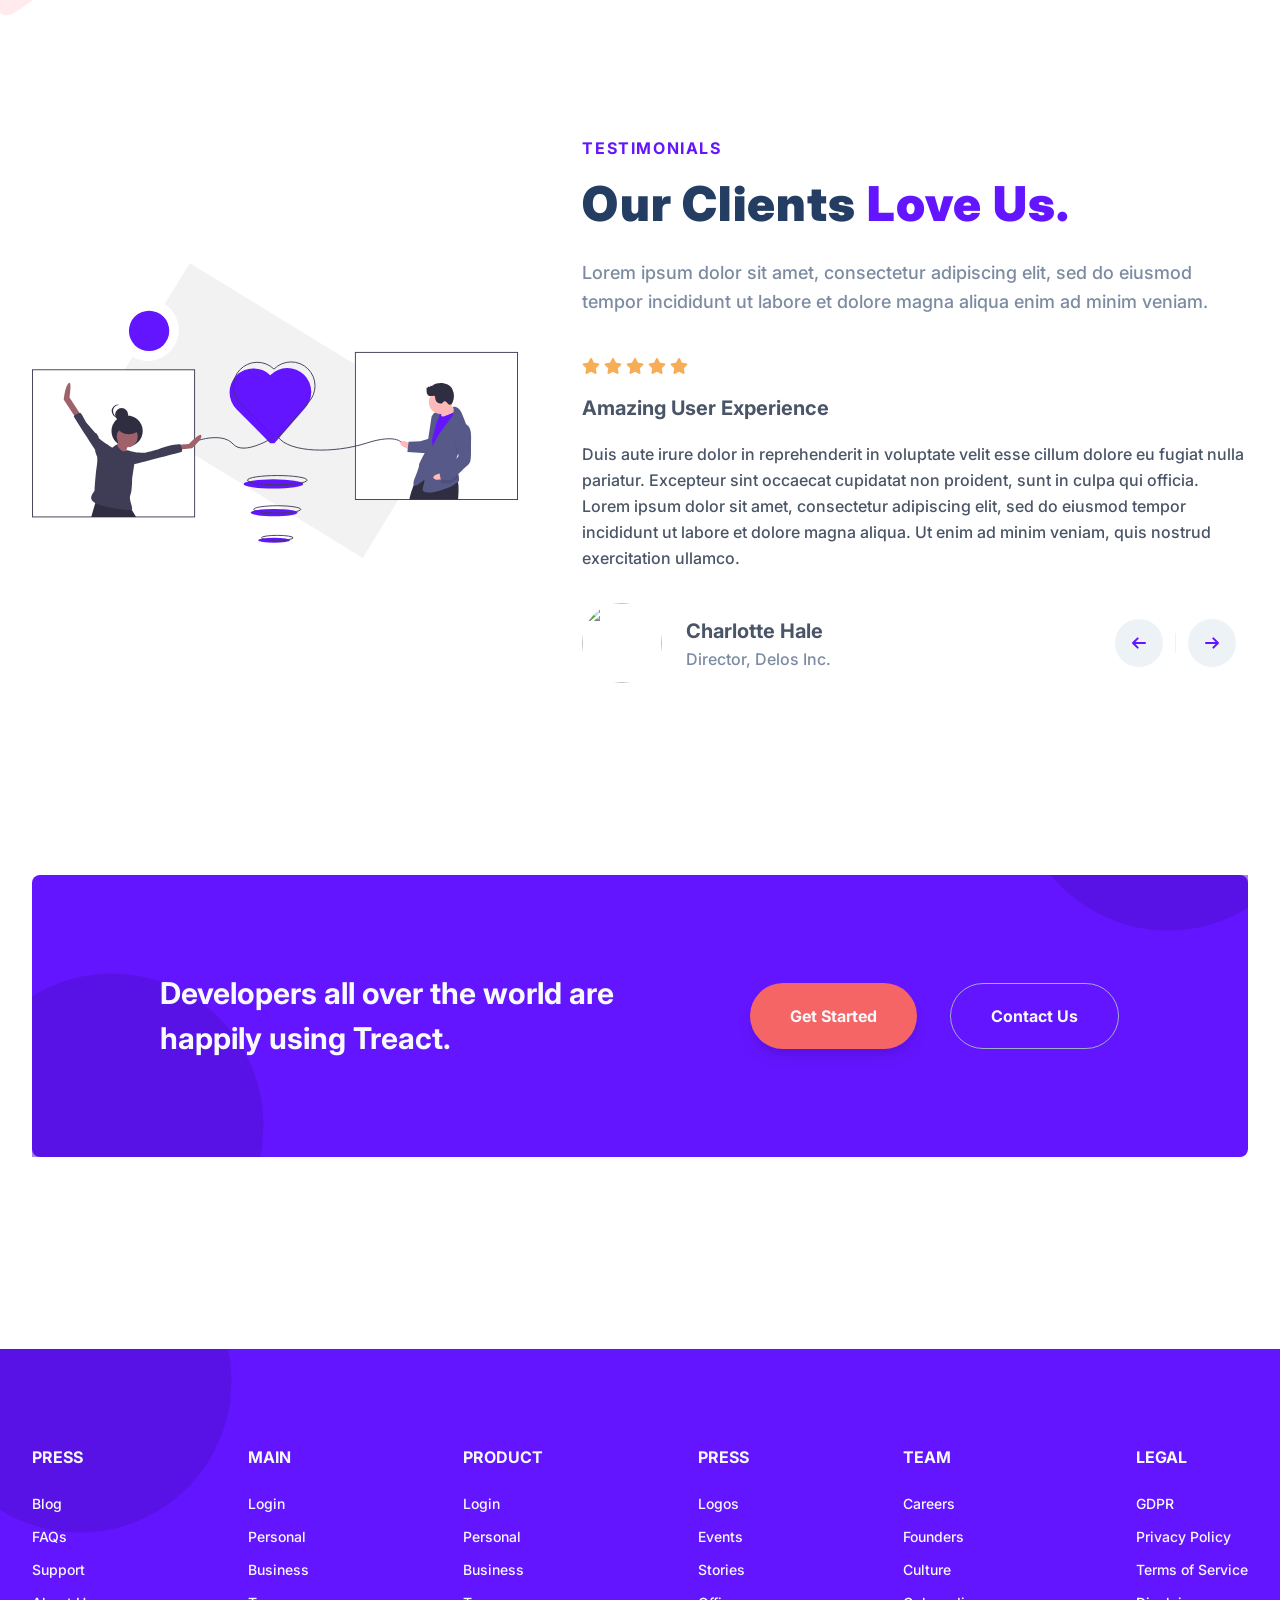
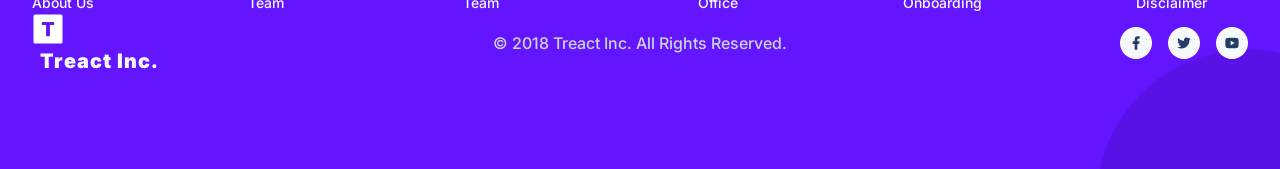
==== commit 5183d24a: "updated html for footer section" ====
--- a/index 2.html
+++ b/index 2.html
@@ -469,7 +469,8 @@
                     <a class="footer__column--link">Terms of Service</a>
                     <a class="footer__column--link">Disclaimer</a>
                 </div>
-                
+            </div> 
+              
                 <div class="footer__divider"></div>
                 
                 <div class="footer__bottom">
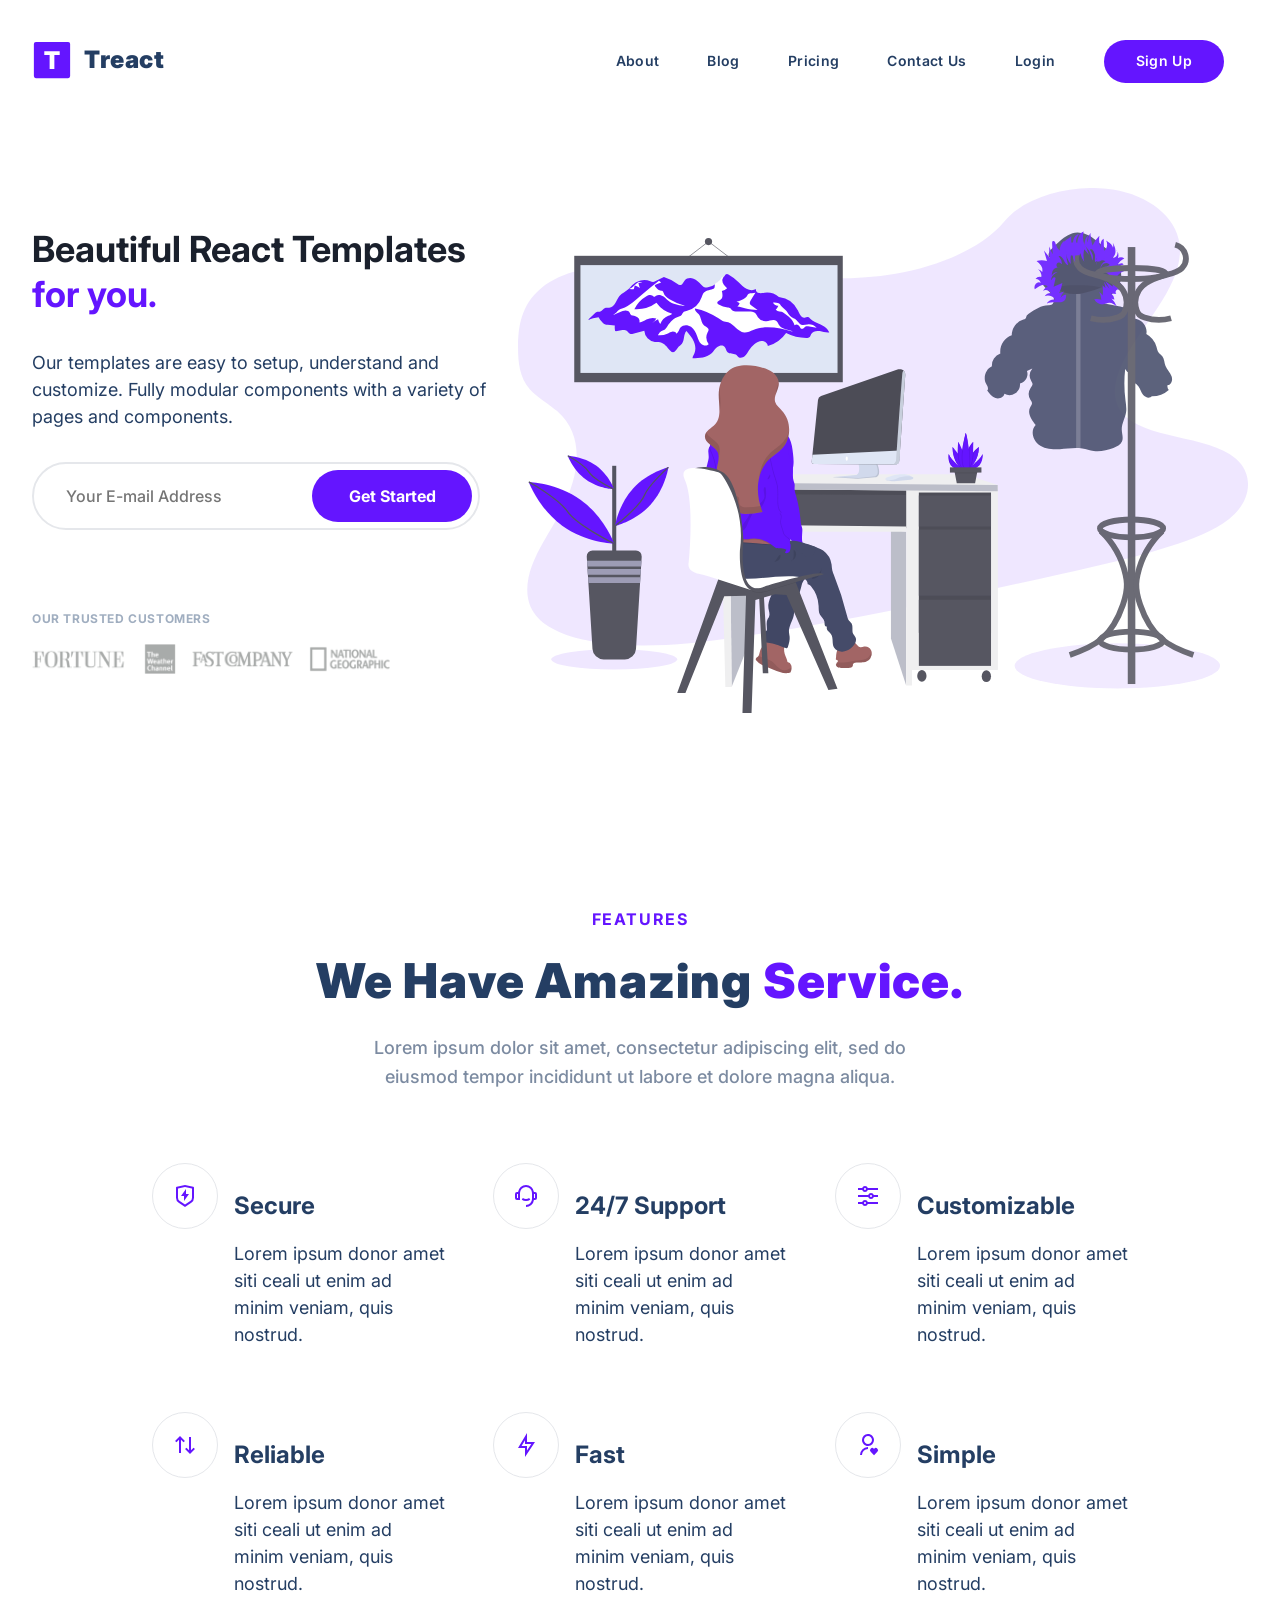
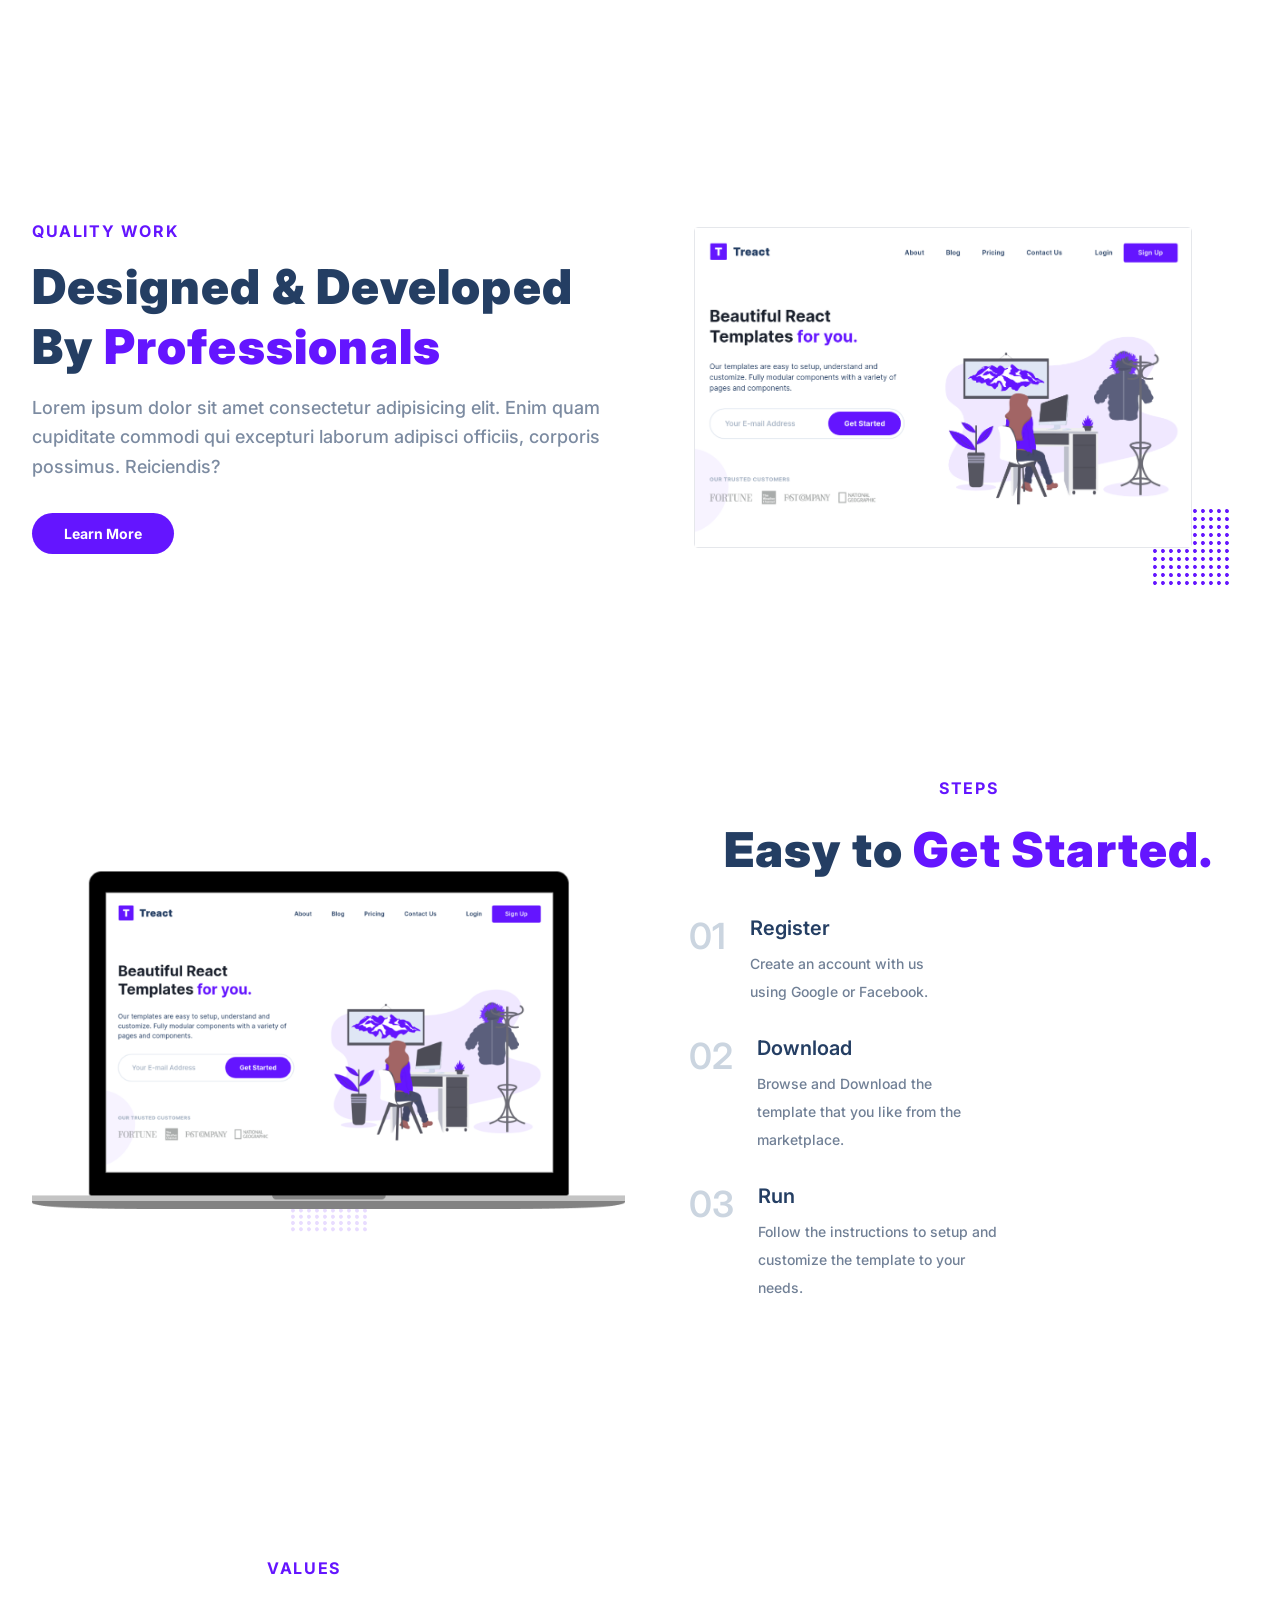
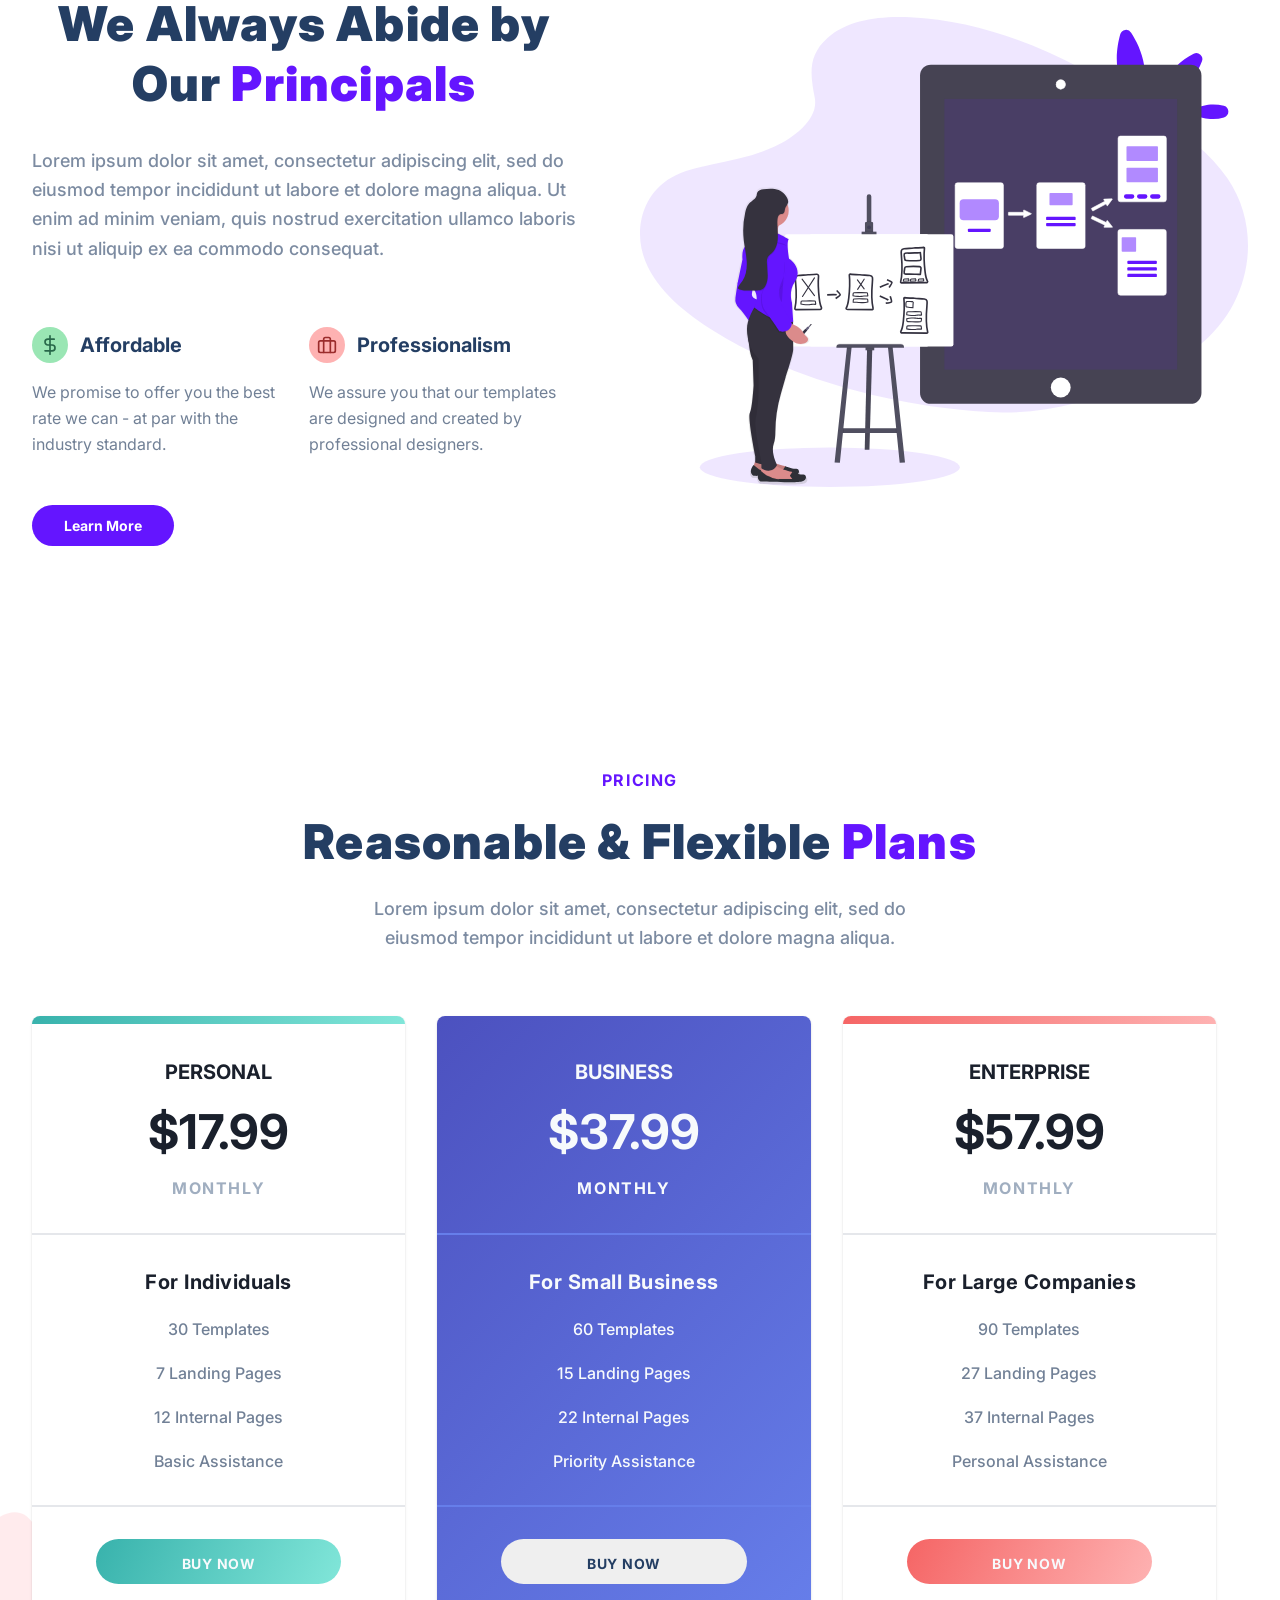
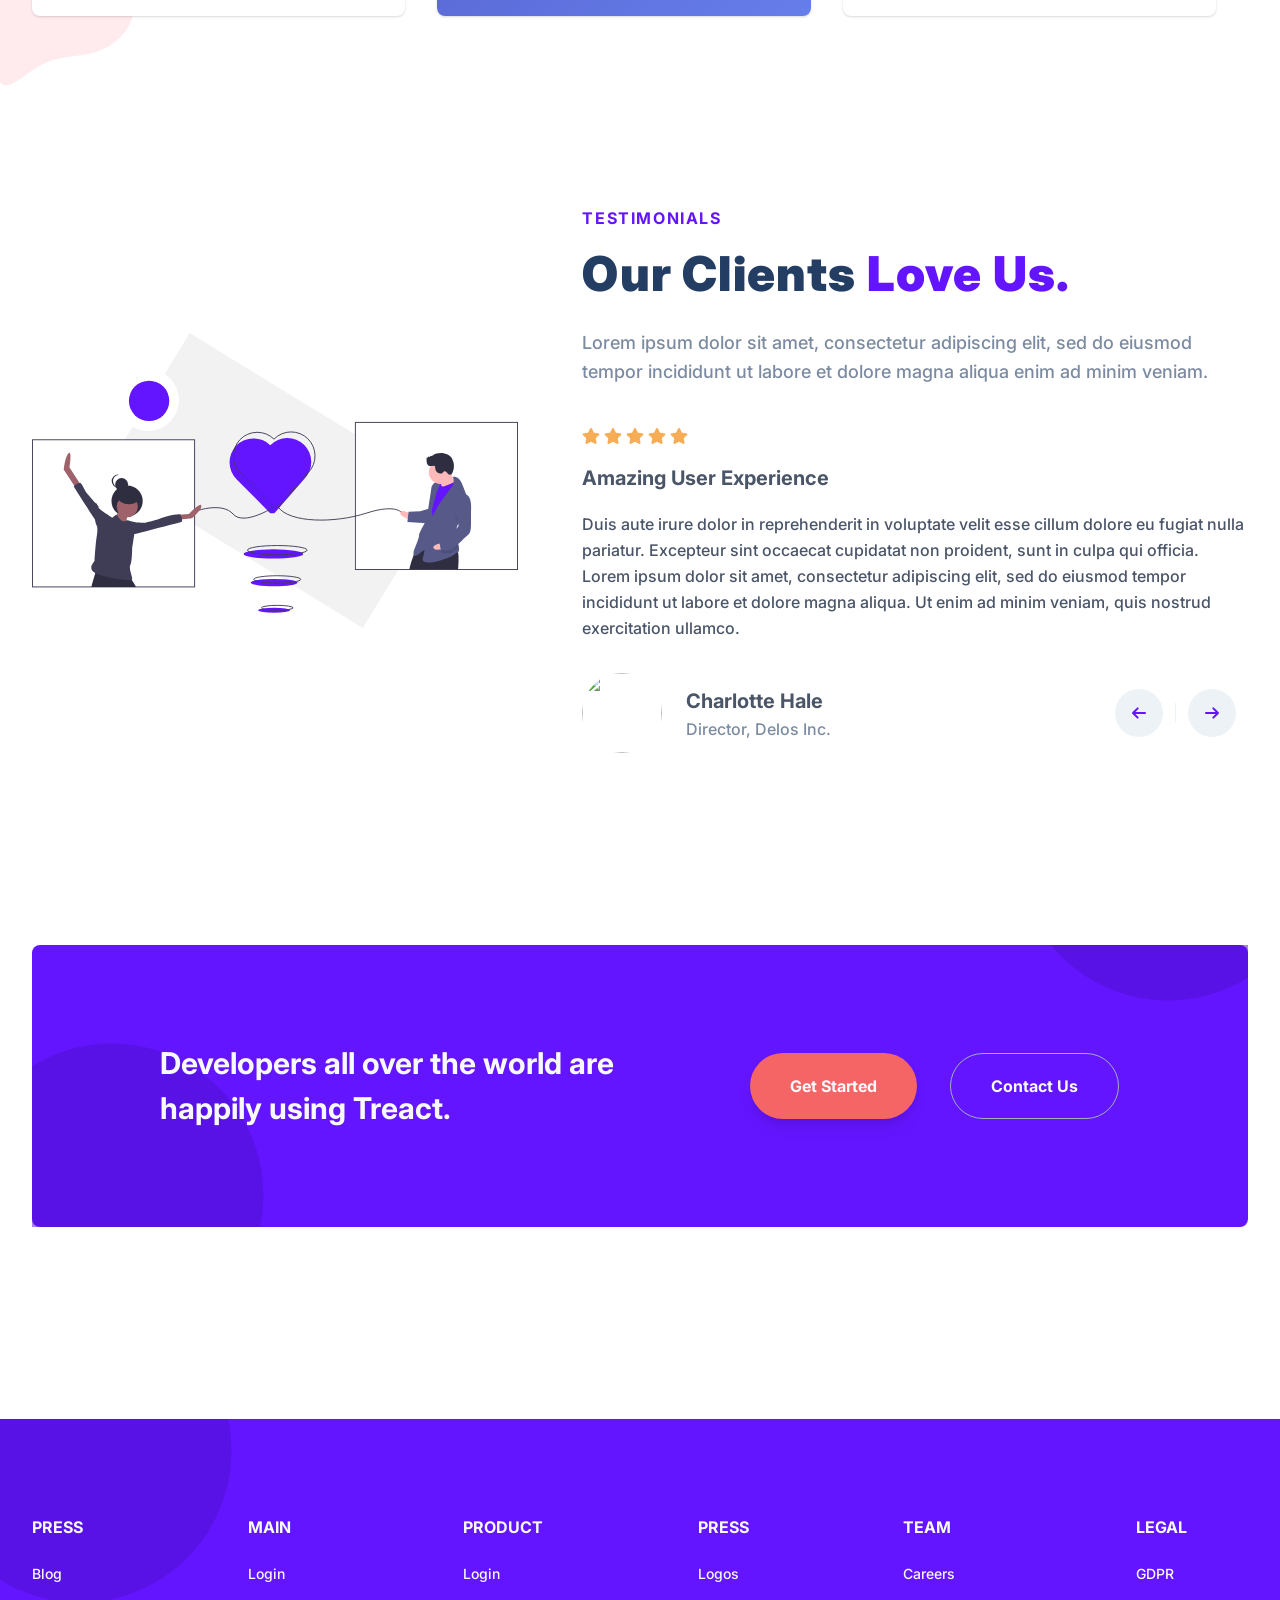
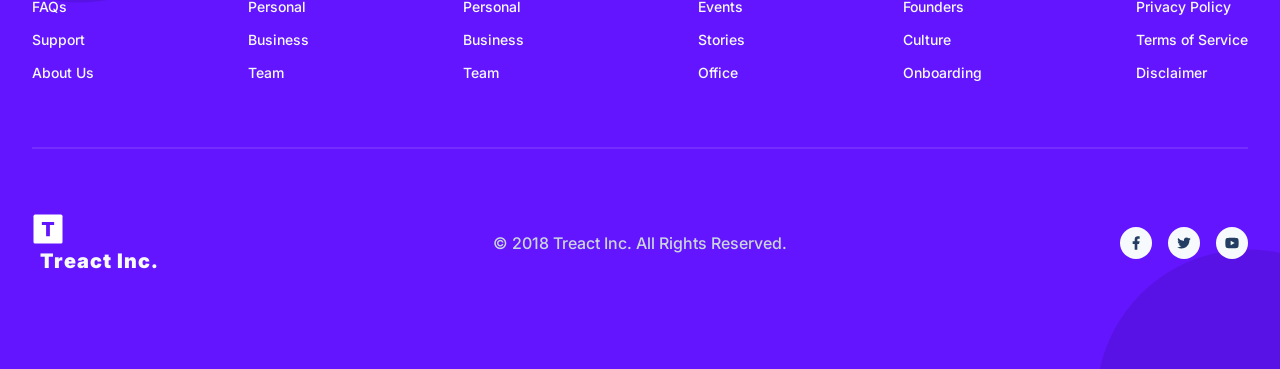
==== commit 44da5c5b: "Issue with link underlines" ====
--- a/index 2.html
+++ b/index 2.html
@@ -440,6 +440,7 @@
                 <a class="footer__column--link">Business</a>
                 <a class="footer__column--link">Team</a>
                 </div>
+                
                 <div class="footer__column">
                 <div class="footer__column--title">PRODUCT</div>
                 <a class="footer__column--link">Login</a>
@@ -447,6 +448,7 @@
                 <a class="footer__column--link">Business</a>
                 <a class="footer__column--link">Team</a>
                 </div>
+
                 <div class="footer__column">
                 <div class="footer__column--title">PRESS</div>
                 <a class="footer__column--link">Logos</a>
@@ -454,6 +456,7 @@
                 <a class="footer__column--link">Stories</a>
                 <a class="footer__column--link">Office</a>
                 </div>
+
                 <div class="footer__column">
                 <div class="footer__column--title">TEAM</div>
                 <a class="footer__column--link">Careers</a>
@@ -470,8 +473,8 @@
                     <a class="footer__column--link">Disclaimer</a>
                 </div>
             </div> 
-              
-                <div class="footer__divider"></div>
+
+            <div class="footer__divider"></div>
                 
                 <div class="footer__bottom">
                     <div class="footer__logo">
--- a/style.css
+++ b/style.css
@@ -98,11 +98,16 @@
   border: none;
   width: auto;
   transition: all 300ms ease;
+  cursor: pointer;
 }
 
 .nav__link--primary:hover {
-  background-color: rgba(80, 17, 204, 0.8);
+  background-color: rgba(80, 17, 204);
   color: white;
+}
+
+.login {
+  margin-left: 48px;
 }
 
 .nav__link {
@@ -118,9 +123,24 @@
   margin: 0 24px;
 }
 
+.nav__link::after {
+  content: "";
+  position: absolute;
+  left: 0;
+  bottom: -6px;
+  height: 2px;
+  width: 100%;
+  background: #6415ff;
+  transition: all 300ms ease;
+  opacity: 0;
+}
+
 a {
   display: inline;
   text-decoration: none;
+}
+
+a {
 }
 
 .btn__menu {
@@ -261,6 +281,10 @@
   transition: all 300ms ease;
 }
 
+.header__email--btn:hover {
+  background-color: rgba(60, 13, 153);
+}
+
 button {
   cursor: pointer;
 }
@@ -354,6 +378,11 @@
   padding: 20px;
   border: 1px solid #e5e7eb;
   border-radius: 500px;
+}
+
+.feature__text {
+  margin-top: 8px;
+  margin-left: 16px;
 }
 
 h2 {
@@ -379,6 +408,10 @@
   align-items: center;
 }
 
+#quality .section__tag {
+  text-align: left;
+}
+
 .section__tag {
   font-size: 16px;
   color: #6415ff;
@@ -389,6 +422,7 @@
 
 #quality .section__title {
   line-height: 1.25;
+  text-align: left;
 }
 
 .section__title {
@@ -402,6 +436,10 @@
 
 #quality .btn {
   margin-top: 32px;
+}
+
+.btn:hover {
+  background-color: rgba(80, 17, 204);
 }
 
 .btn {
@@ -1274,6 +1312,13 @@
   letter-spacing: 0.05em;
 }
 
+.footer__divider {
+  width: 100%;
+  height: 2px;
+  margin: 64px 0;
+  background: rgb(116, 44, 255);
+}
+
 .footer__bottom {
   display: flex;
   justify-content: space-between;
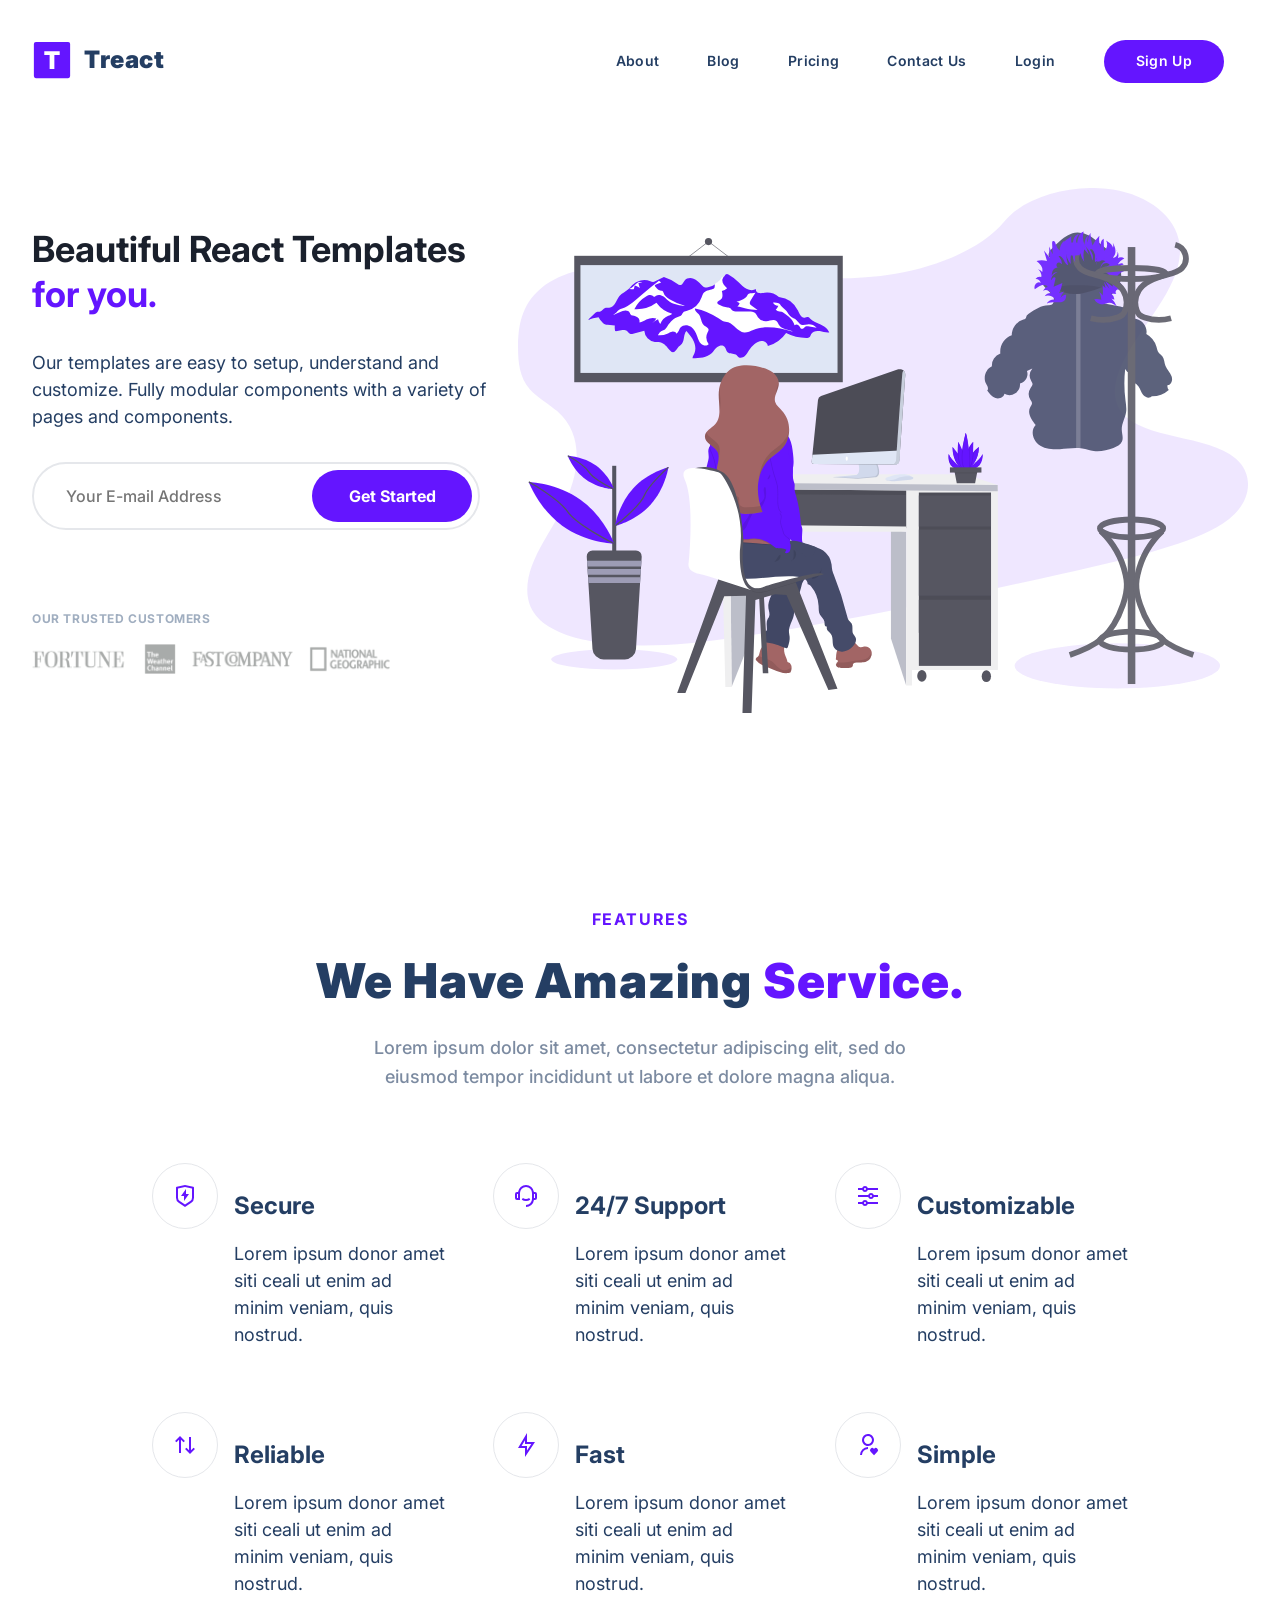
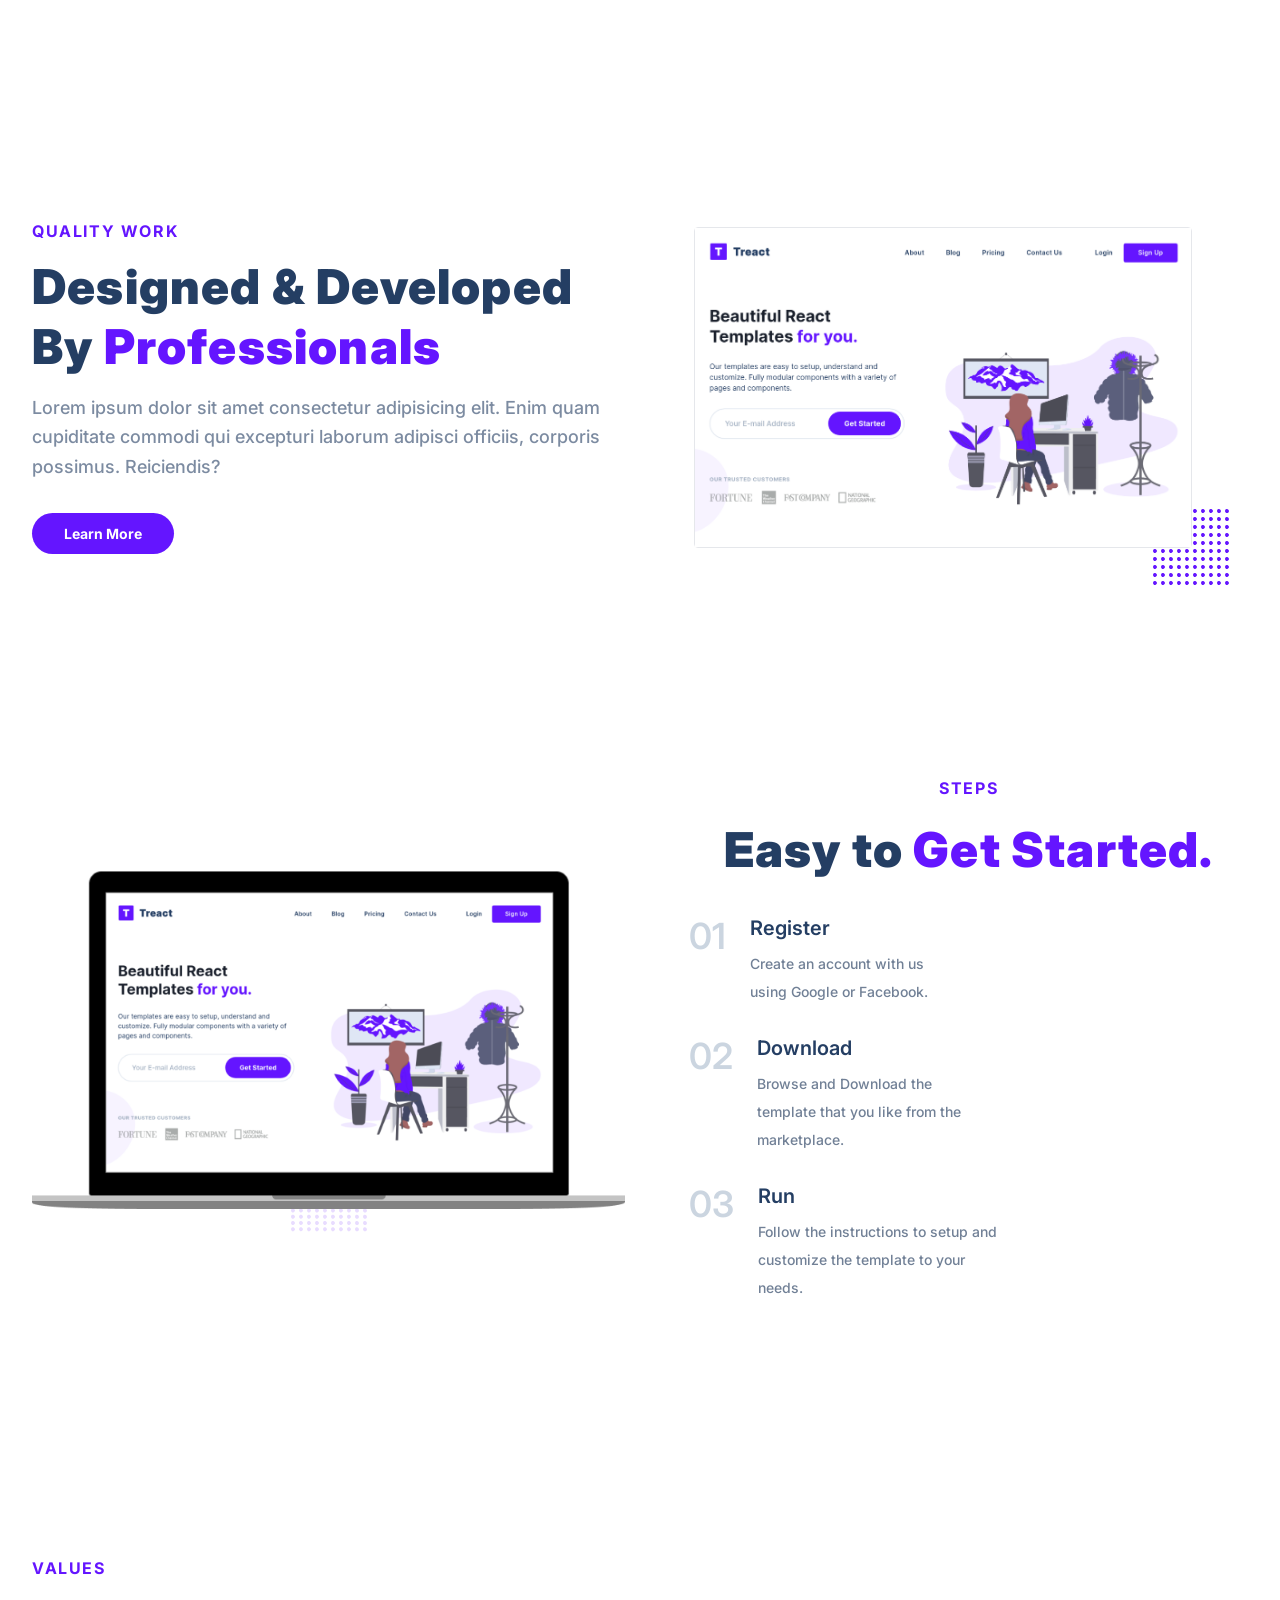
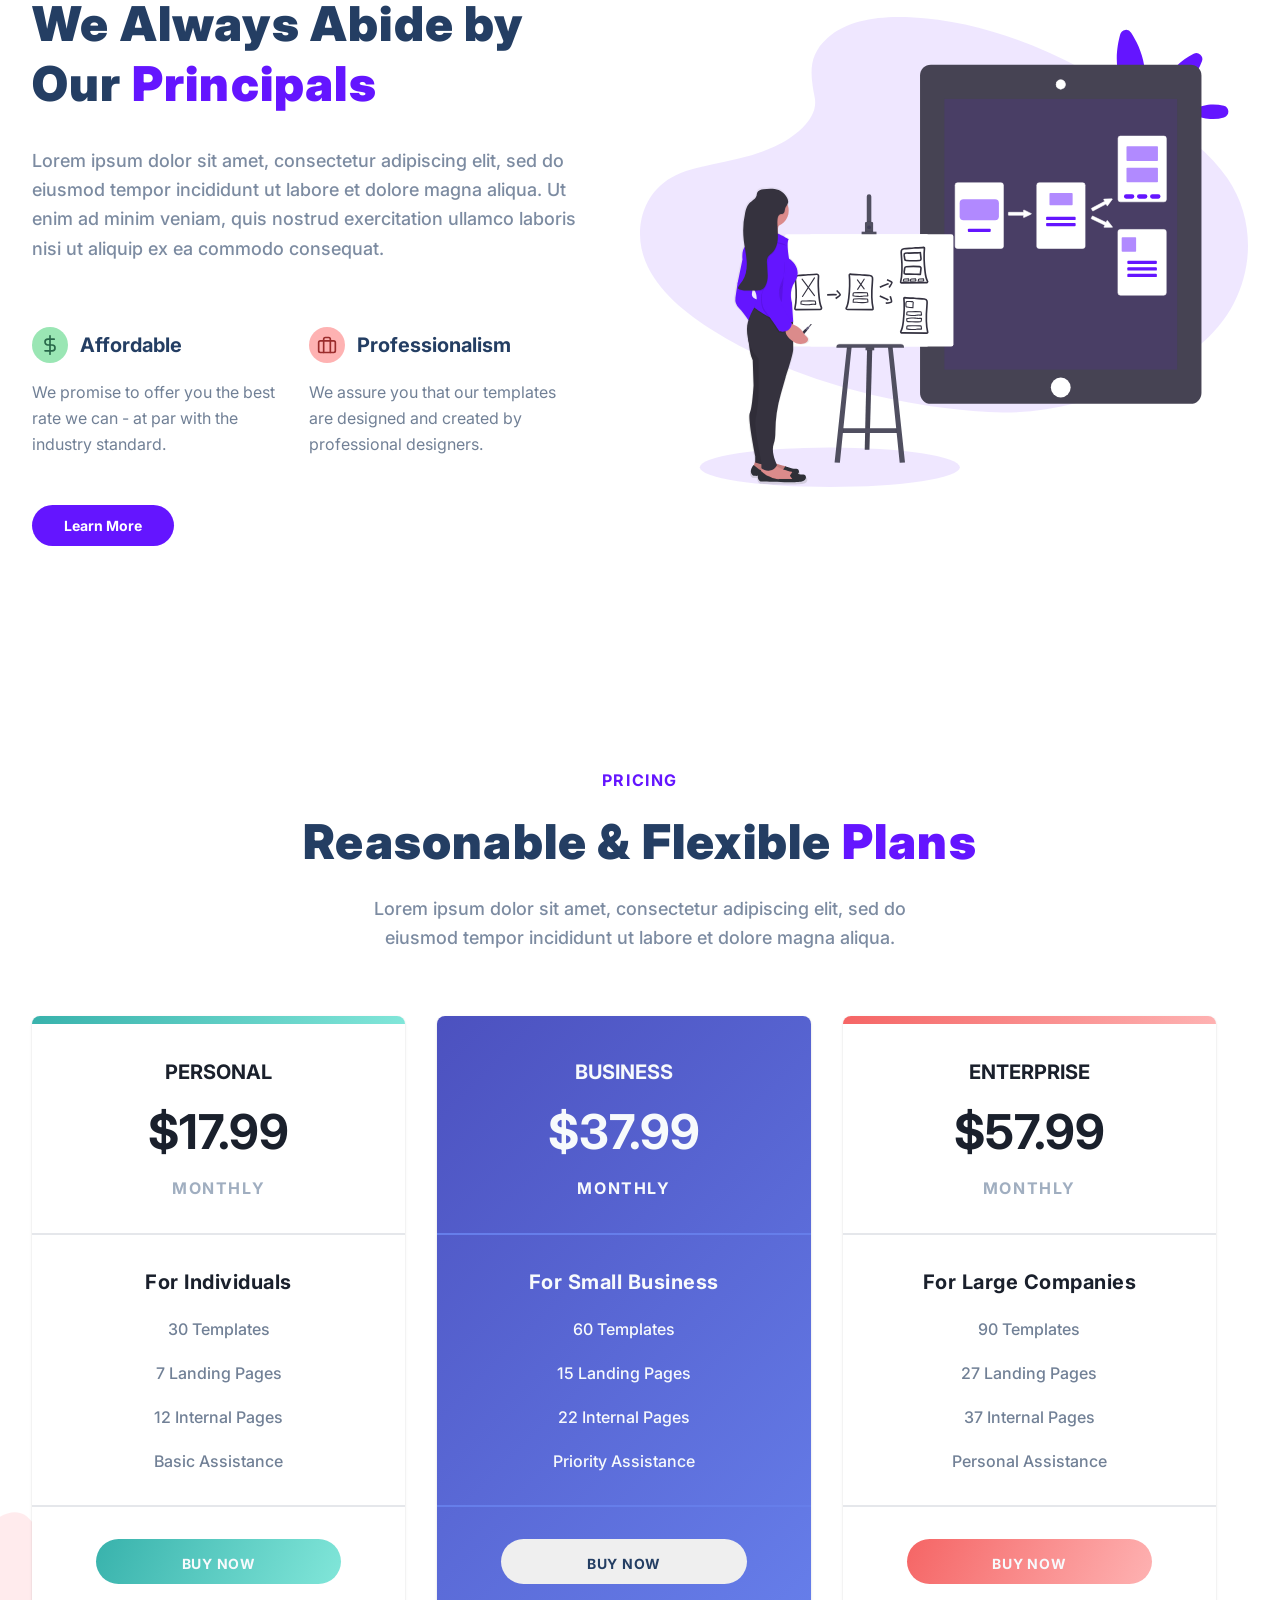
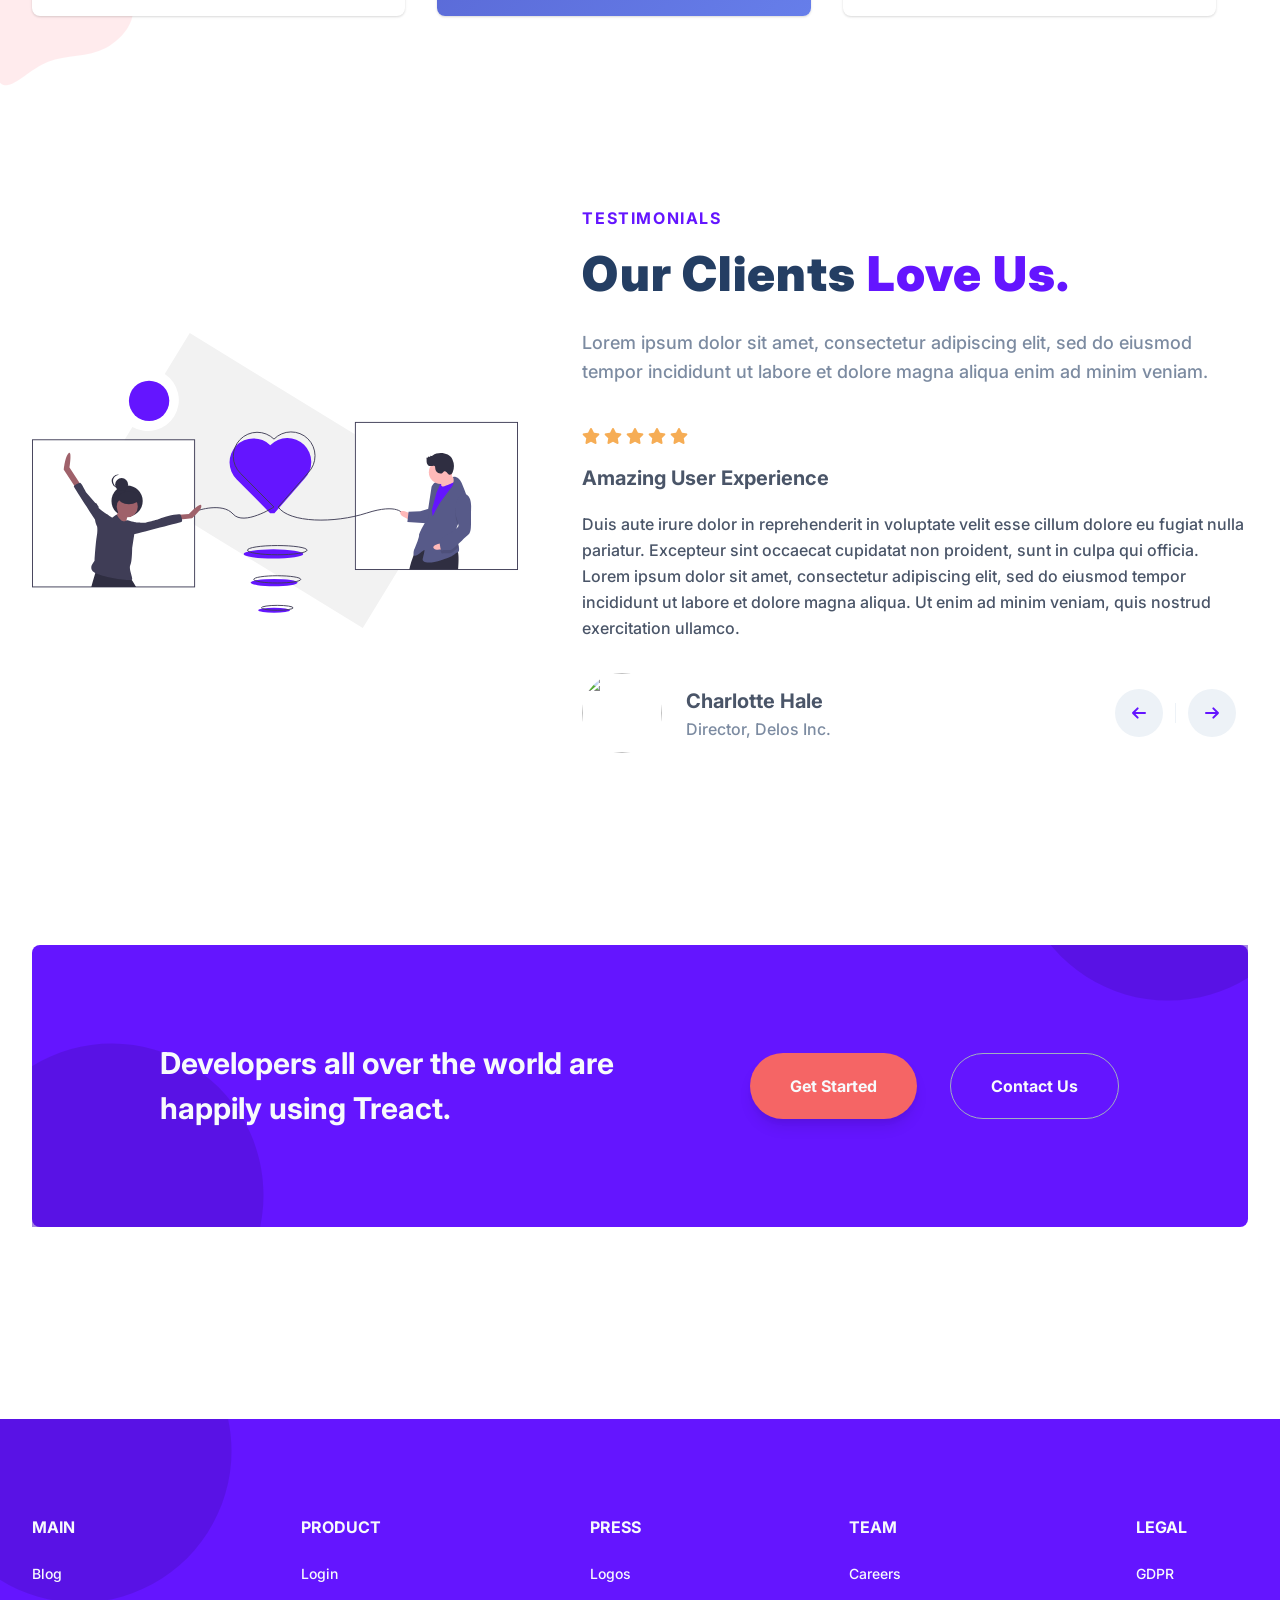
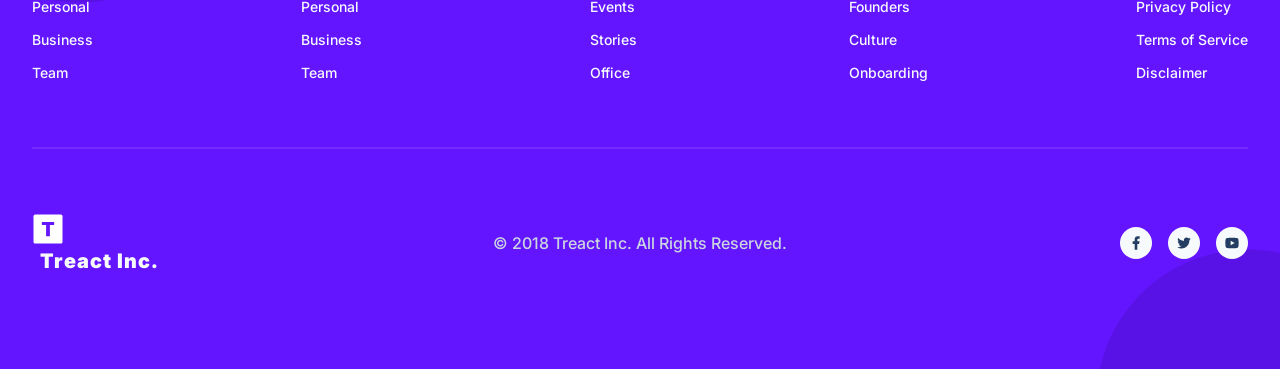
==== commit eea9a8ad: "Responsiveness steps problem" ====
--- a/index 2.html
+++ b/index 2.html
@@ -71,7 +71,7 @@
                         <img src="./assets/customers-logo-strip.680ac7c2e8ae28161d2c.png" class="header__customers">
                     </div>
                      <figure class="header__img--wrapper">
-                        <img src="./assets/design-illustration-2.6da6a00b20c07c4a9b65d1870679e1b8.svg">
+                        <img src="./assets/design-illustration-2.6da6a00b20c07c4a9b65d1870679e1b8.svg" class="header__img">
                      </figure>
             </div>
         </header>
@@ -426,16 +426,10 @@
       </svg>
         <div class="footer__row">
             <div class="footer__columns">
-                <div class="footer__column">
-                <div class="footer__column--title">PRESS</div>
-                <a class="footer__column--link">Blog</a>
-                <a class="footer__column--link">FAQs</a>
-                <a class="footer__column--link">Support</a>
-                <a class="footer__column--link">About Us</a>
-                </div>
+               
                 <div class="footer__column">
                 <div class="footer__column--title">MAIN</div>
-                <a class="footer__column--link">Login</a>
+                <a class="footer__column--link">Blog</a>
                 <a class="footer__column--link">Personal</a>
                 <a class="footer__column--link">Business</a>
                 <a class="footer__column--link">Team</a>
--- a/style.css
+++ b/style.css
@@ -101,6 +101,12 @@
   cursor: pointer;
 }
 
+.nav__link:hover::after,
+.footer__link:hover::after {
+  width: 100%;
+  opacity: 1;
+}
+
 .nav__link--primary:hover {
   background-color: rgba(80, 17, 204);
   color: white;
@@ -123,7 +129,8 @@
   margin: 0 24px;
 }
 
-.nav__link::after {
+.nav__link::after,
+.footer__link::after {
   content: "";
   position: absolute;
   left: 0;
@@ -307,6 +314,11 @@
   width: calc(100% - 40%);
 }
 
+.header__img {
+  width: 100%;
+  max-width: 768px;
+}
+
 /* 
 
 FEATURES ↓
@@ -576,6 +588,16 @@
   display: flex;
   justify-content: space-between;
   align-items: center;
+}
+
+#values .section__tag {
+  text-align: left;
+}
+
+#values .section__title {
+  margin-top: 16px;
+  margin-bottom: 32px;
+  text-align: left;
 }
 
 .values__description {
@@ -1233,6 +1255,10 @@
   overflow: hidden;
 }
 
+.footer__link {
+  position: relative;
+}
+
 .footer__blob--1 {
   position: absolute;
   top: 0;
@@ -1292,6 +1318,23 @@
   position: relative;
   cursor: pointer;
   margin-top: 12px;
+  position: relative;
+}
+
+.footer__column--link::after {
+  content: "";
+  position: absolute;
+  left: 0;
+  bottom: -6px;
+  width: 100%;
+  height: 2px;
+  background-color: white;
+  opacity: 0;
+  transition: opacity 300ms ease;
+}
+
+.footer__column--link:hover::after {
+  opacity: 1;
 }
 
 a {
@@ -1370,16 +1413,88 @@
   header .row {
     align-items: flex-end;
   }
+  .header__img {
+    max-width: 512px;
+  }
+  .header__description--para {
+    font-size: 16px;
+  }
+  .testimonials__img {
+    width: 40%;
+  }
 }
 
 @media (max-width: 1024px) {
+  header .row {
+    font-size: 30px;
+  }
+  h1 {
+    font-size: 30px;
+  }
+  .header__description {
+    text-align: center;
+  }
+  .header__description--para {
+    margin: 20px 0;
+  }
   .btn__menu {
     display: block;
   }
+  .header__customers {
+    padding-right: 0px;
+  }
+  .header__customers--title {
+    margin-top: 48px;
+  }
+
+  .header__img {
+    margin-top: 30px;
+  }
+
   header .row {
     flex-direction: column;
     align-items: center;
-  }
+    font-size: 30px;
+  }
+  .header__description {
+    text-align: center;
+    display: flex;
+    flex-direction: column;
+    align-items: center;
+    width: 100%;
+    max-width: 512px;
+    margin: 0 auto;
+  }
+  #features .section__title {
+    font-size: 48px;
+  }
+  .section__para {
+    font-size: 16px;
+  }
+
+  .feature__row {
+    padding: 32px 8px;
+    margin: 0 16px;
+  }
+  .feature__title {
+    line-height: 1;
+  }
+  .feature__para {
+    max-width: none;
+  }
+  .section__title {
+    font-size: 36px;
+  }
+  .values__list {
+    max-width: 20rem;
+    flex-direction: column;
+  }
+
+  .plans {
+    flex-direction: column;
+    align-items: center;
+  }
+
   footer {
     padding: 80px 32px;
   }
@@ -1390,13 +1505,108 @@
   #values .row {
     flex-direction: column-reverse;
   }
+
+  .features {
+    justify-content: center;
+  }
+
+  .feature {
+    width: auto;
+    max-width: 384px;
+  }
+
+  #features .section__tag,
+  #features .section__title,
+  #features .section__para {
+    text-align: center;
+  }
+
+  #features .section__para {
+    font-size: 14px;
+  }
+
+  .quality__description {
+    width: 100%;
+    max-width: 448px;
+    padding: 0;
+    margin-top: 64px;
+    text-align: center;
+  }
+
+  #quality .section__tag,
+  #quality .section__title,
+  #quality .section__para {
+    text-align: center;
+  }
+
   #steps .row,
   #testimonials .row {
     flex-direction: column;
     align-items: center;
   }
+
+  #step .section__tag,
+  #step .section__title,
+  #step .section__para {
+    text-align: center;
+  }
+
+  .quality__description,
+  .steps__description,
+  .values__description,
+  .testimonials__description {
+    text-align: center;
+  }
+
+  .step__description {
+    margin-top: 12px;
+    margin-left: 0%;
+    text-align: center;
+  }
+
+  .steps {
+    justify-content: center;
+  }
+
+  .step {
+    flex-direction: column;
+    align-items: center;
+  }
+
+  .step__para {
+    text-align: center;
+  }
+
+  .values__list {
+    margin-left: auto;
+    margin-right: auto;
+  }
+
+  #values .section__tag,
+  #values .section__title,
+  #values .section__para {
+    text-align: center;
+  }
+
+  .value:nth-of-type(1) {
+    margin-right: 0px;
+  }
+
+  .value {
+    align-items: center;
+  }
+
+  .values__description {
+    padding: 0;
+    margin-top: 64px;
+    text-align: center;
+  }
+
   #pricing .row {
     margin-top: 40px;
+    display: flex;
+    flex-direction: column;
+    align-items: center;
   }
 }
 
